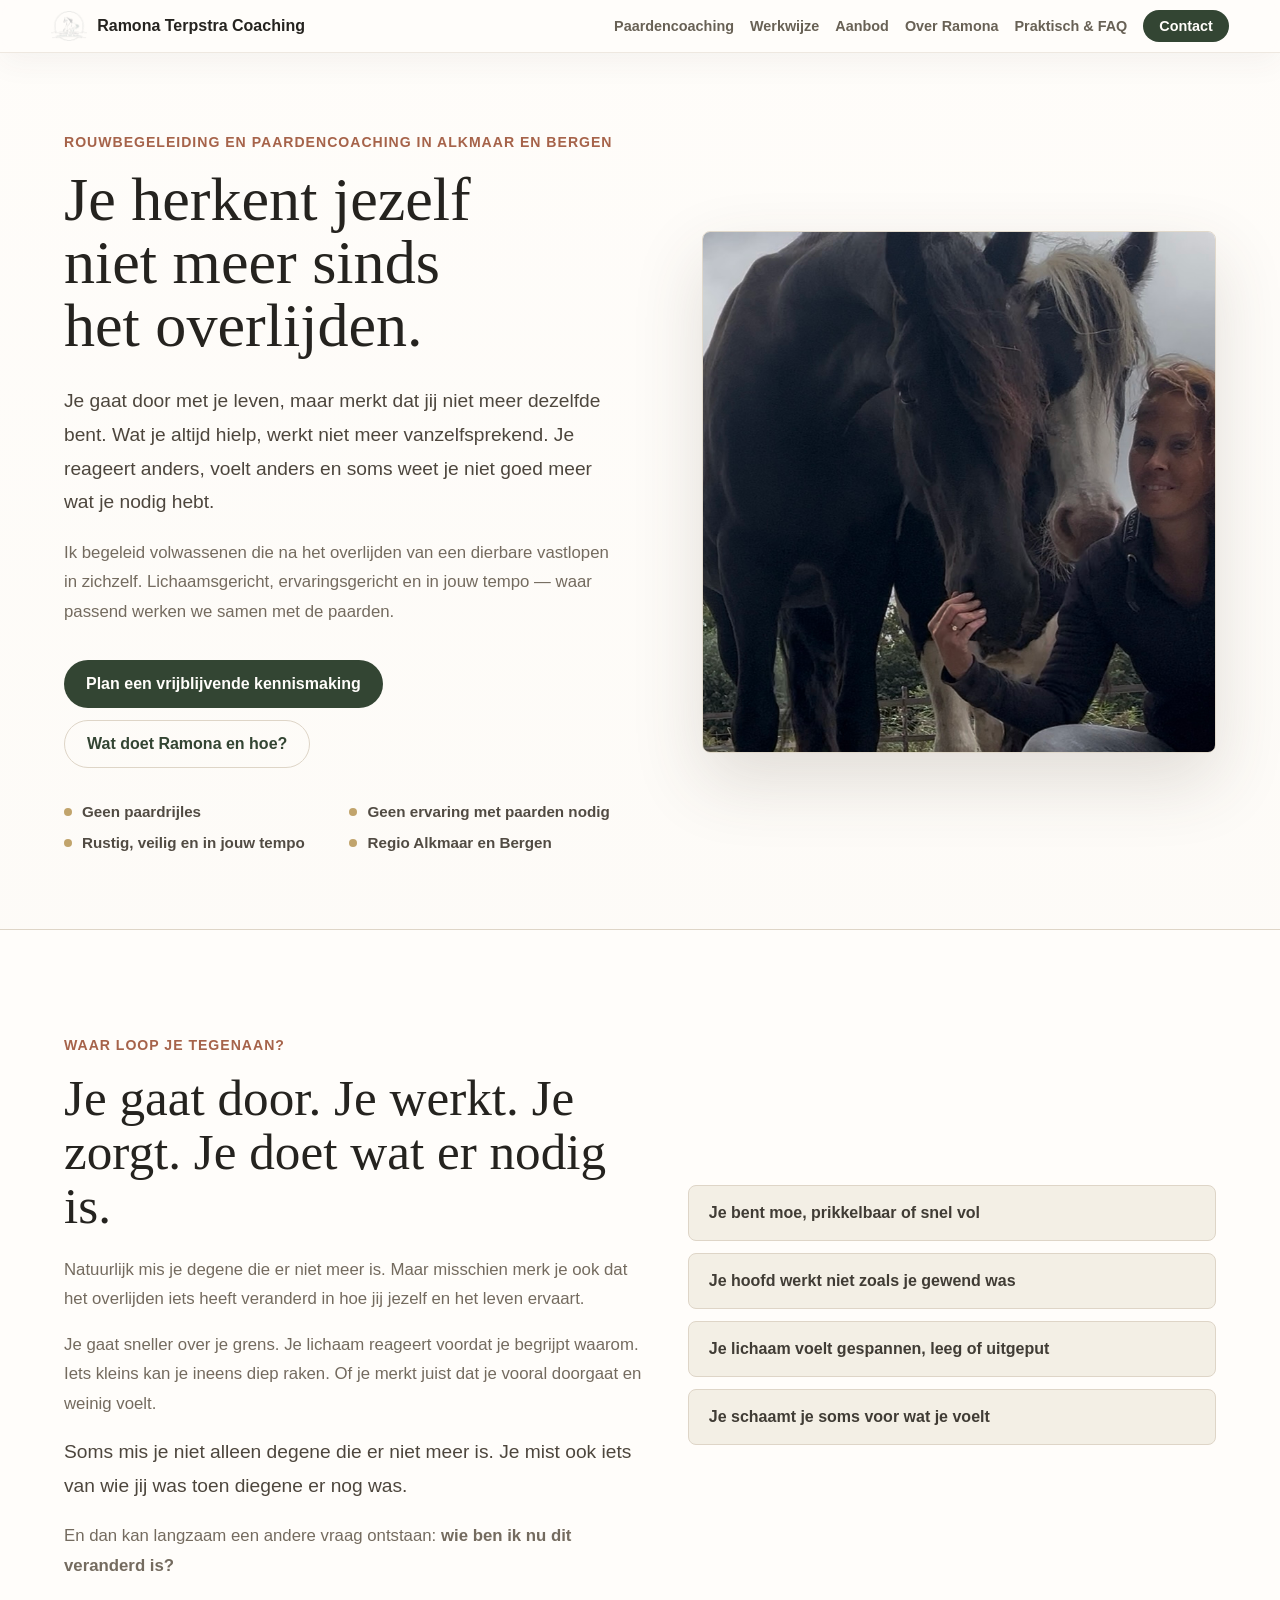
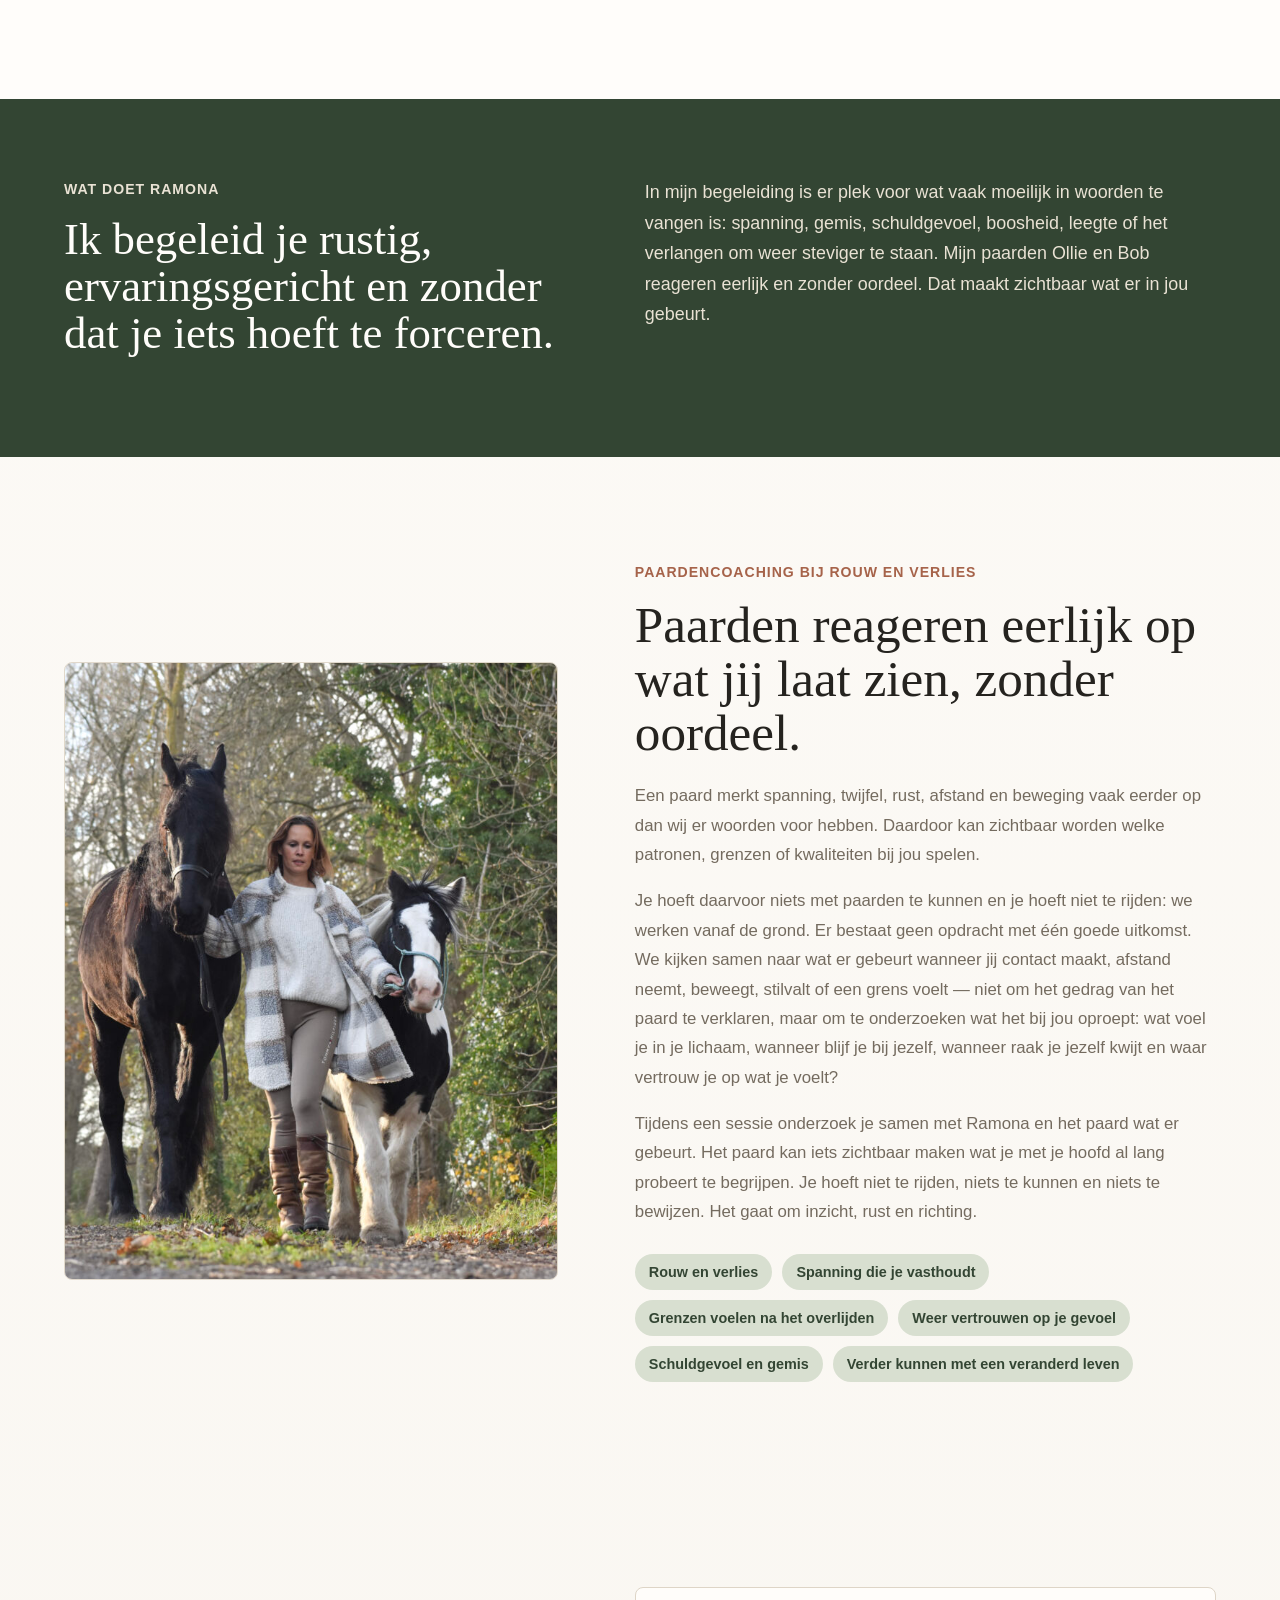
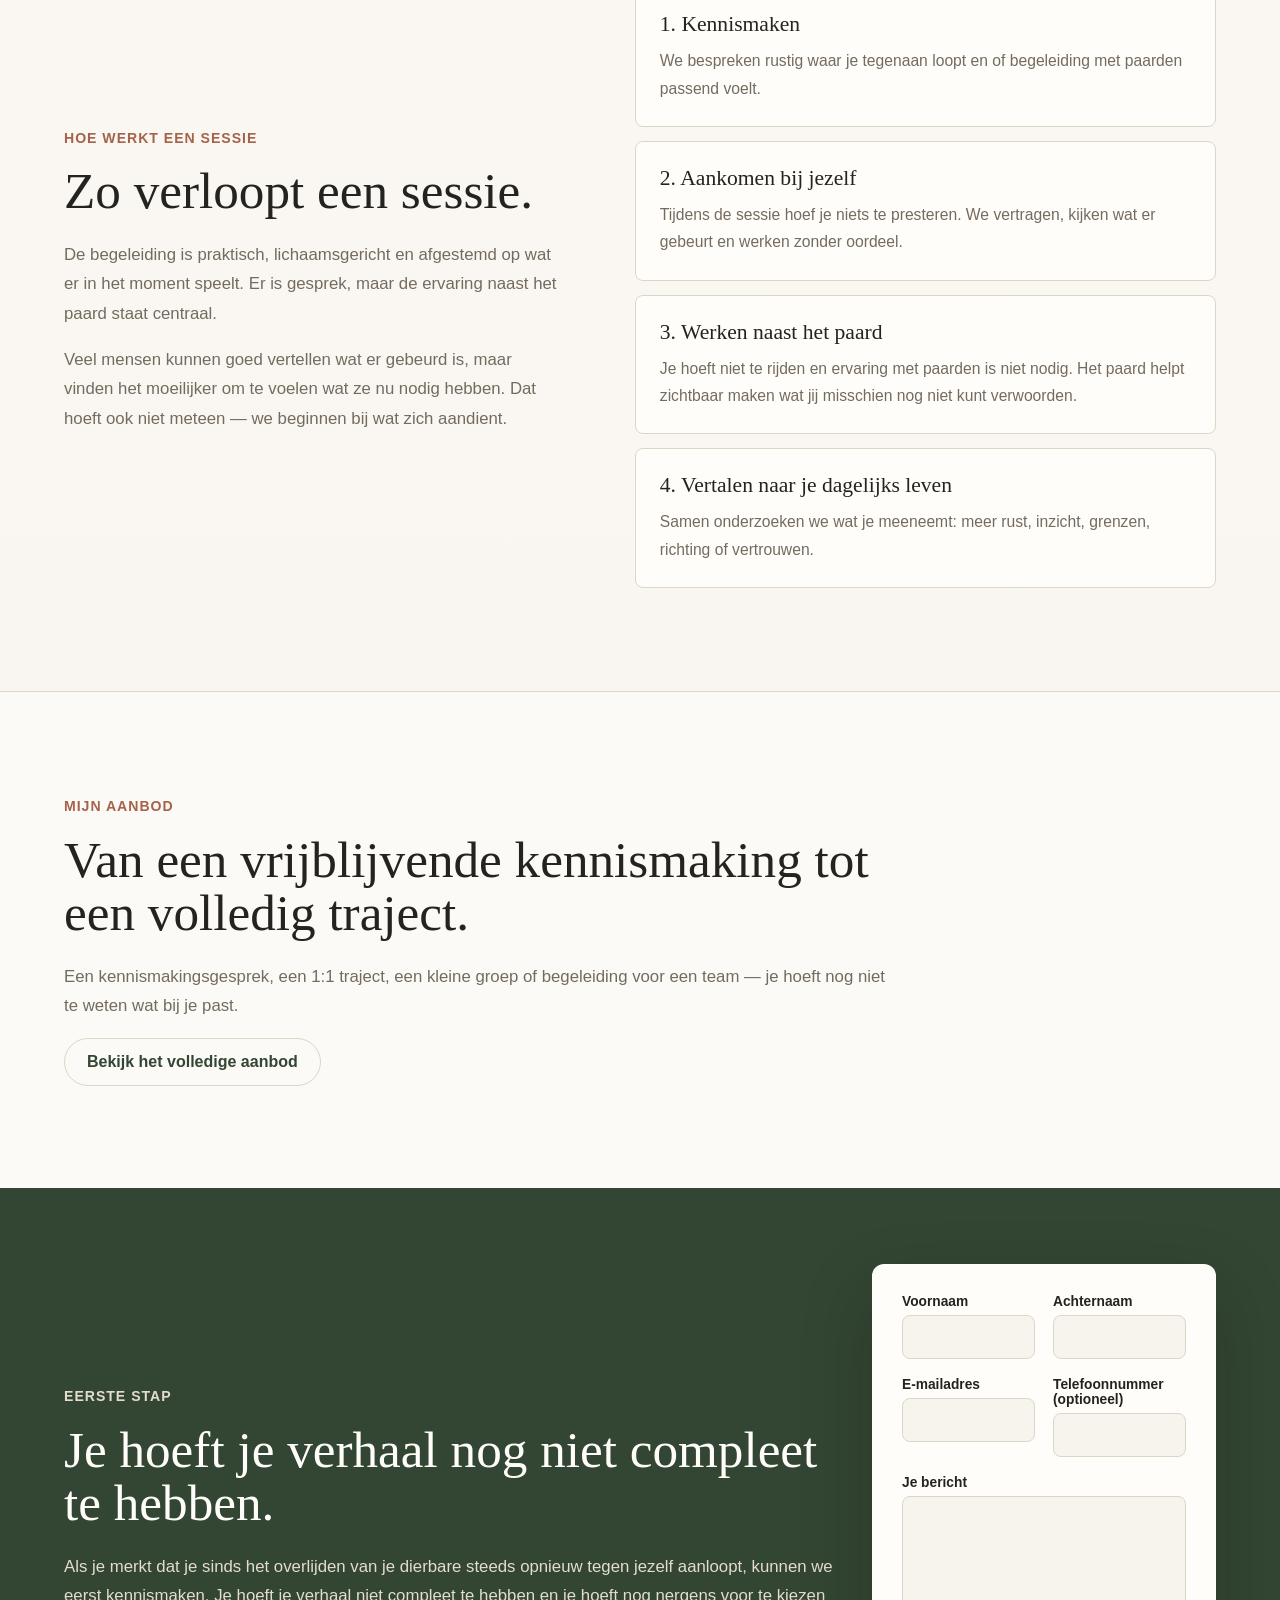
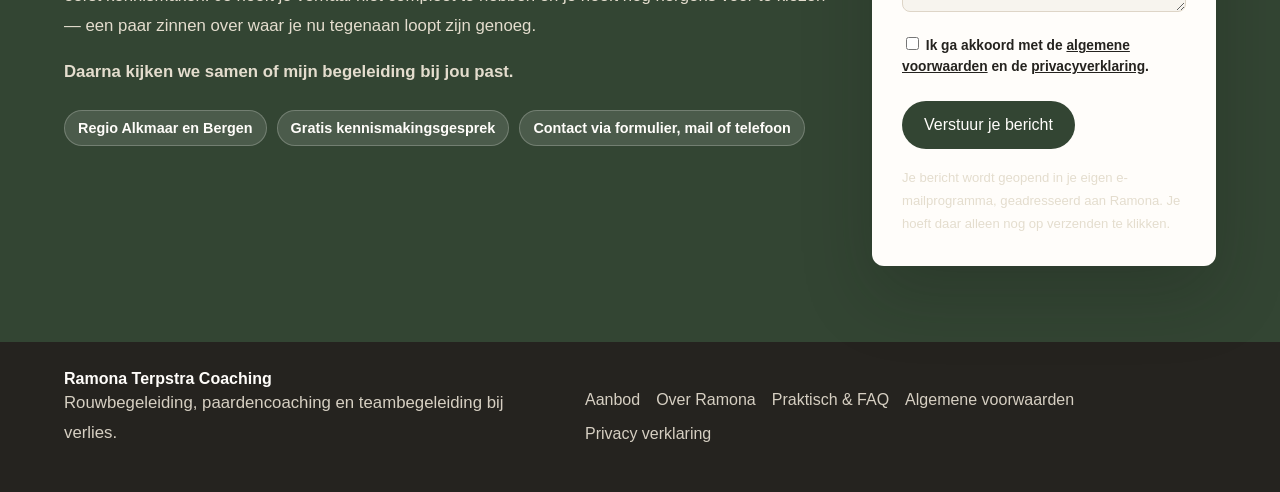
==== index.html @ e80267fa "Verwijder generieke coaching-taal, houd focus strikt op rouwverwerking Vergeleken met de originele r" ====
<!doctype html>
<html lang="nl">
  <head>
    <meta charset="utf-8" />
    <meta name="viewport" content="width=device-width, initial-scale=1" />
    <title>Ramona Terpstra Coaching | Rouwbegeleiding met paarden</title>
    <meta
      name="description"
      content="Rouwbegeleiding en paardencoaching in Alkmaar en Bergen: waar je tegenaan loopt, hoe Ramona je helpt en hoe een sessie werkt."
    />
    <link rel="stylesheet" href="styles.css" />
  </head>
  <body>
    <header class="site-header" aria-label="Hoofdnavigatie">
      <a class="brand" href="#top" aria-label="Ramona Terpstra Coaching">
        <img src="images/logo.png" alt="" width="58" height="48" />
        <span>Ramona Terpstra Coaching</span>
      </a>
      <button
        class="nav-toggle"
        type="button"
        aria-expanded="false"
        aria-controls="site-nav"
        aria-label="Menu openen"
      >
        <span></span><span></span><span></span>
      </button>
      <nav id="site-nav">
        <a href="index.html#paardencoaching">Paardencoaching</a>
        <a href="index.html#werkwijze">Werkwijze</a>
        <a href="aanbod.html">Aanbod</a>
        <a href="over-ramona.html">Over Ramona</a>
        <a href="praktisch.html">Praktisch &amp; FAQ</a>
        <a class="nav-cta" href="index.html#contact">Contact</a>
      </nav>
    </header>

    <main>
      <section class="hero" id="top">
        <div class="hero-copy">
          <p class="eyebrow">Rouwbegeleiding en paardencoaching in Alkmaar en Bergen</p>
          <h1>Je herkent jezelf niet meer sinds het overlijden.</h1>
          <p class="lead">
            Je gaat door met je leven, maar merkt dat jij niet meer dezelfde
            bent. Wat je altijd hielp, werkt niet meer vanzelfsprekend. Je
            reageert anders, voelt anders en soms weet je niet goed meer wat
            je nodig hebt.
          </p>
          <p>
            Ik begeleid volwassenen die na het overlijden van een dierbare
            vastlopen in zichzelf. Lichaamsgericht, ervaringsgericht en in
            jouw tempo — waar passend werken we samen met de paarden.
          </p>
          <div class="hero-actions">
            <a class="button primary" href="#contact">Plan een vrijblijvende kennismaking</a>
            <a class="button secondary" href="#paardencoaching">Wat doet Ramona en hoe?</a>
          </div>
          <ul class="trust-list" aria-label="Kernpunten">
            <li>Geen paardrijles</li>
            <li>Geen ervaring met paarden nodig</li>
            <li>Rustig, veilig en in jouw tempo</li>
            <li>Regio Alkmaar en Bergen</li>
          </ul>
        </div>
        <div class="hero-image">
          <img src="images/hero.jpeg" alt="Ramona Terpstra met een paard in een rustige buitenomgeving" />
        </div>
      </section>

      <section class="recognition section-band">
        <div class="section-intro">
          <p class="eyebrow">Waar loop je tegenaan?</p>
          <h2>Je gaat door. Je werkt. Je zorgt. Je doet wat er nodig is.</h2>
          <p>
            Natuurlijk mis je degene die er niet meer is. Maar misschien merk
            je ook dat het overlijden iets heeft veranderd in hoe jij jezelf
            en het leven ervaart.
          </p>
          <p>
            Je gaat sneller over je grens. Je lichaam reageert voordat je
            begrijpt waarom. Iets kleins kan je ineens diep raken. Of je
            merkt juist dat je vooral doorgaat en weinig voelt.
          </p>
          <p class="lead">
            Soms mis je niet alleen degene die er niet meer is. Je mist ook
            iets van wie jij was toen diegene er nog was.
          </p>
          <p>En dan kan langzaam een andere vraag ontstaan: <strong>wie ben ik nu dit veranderd is?</strong></p>
        </div>
        <div class="signal-grid">
          <div class="signal">Je bent moe, prikkelbaar of snel vol</div>
          <div class="signal">Je hoofd werkt niet zoals je gewend was</div>
          <div class="signal">Je lichaam voelt gespannen, leeg of uitgeput</div>
          <div class="signal">Je schaamt je soms voor wat je voelt</div>
        </div>
      </section>

      <section class="intro-card" aria-label="Wat doet Ramona">
        <div>
          <p class="eyebrow">Wat doet Ramona</p>
          <h2>Ik begeleid je rustig, ervaringsgericht en zonder dat je iets hoeft te forceren.</h2>
        </div>
        <p>
          In mijn begeleiding is er plek voor wat vaak moeilijk in woorden te
          vangen is: spanning, gemis, schuldgevoel, boosheid, leegte of het
          verlangen om weer steviger te staan. Mijn paarden Ollie en Bob
          reageren eerlijk en zonder oordeel. Dat maakt zichtbaar wat er in
          jou gebeurt.
        </p>
      </section>

      <section class="split-section" id="paardencoaching">
        <div class="portrait-frame">
          <img src="images/session.jpeg" alt="Een paard tijdens een coachingsmoment" />
        </div>
        <div class="split-copy">
          <p class="eyebrow">Paardencoaching bij rouw en verlies</p>
          <h2>Paarden reageren eerlijk op wat jij laat zien, zonder oordeel.</h2>
          <p>
            Een paard merkt spanning, twijfel, rust, afstand en beweging vaak
            eerder op dan wij er woorden voor hebben. Daardoor kan zichtbaar
            worden welke patronen, grenzen of kwaliteiten bij jou spelen.
          </p>
          <p>
            Je hoeft daarvoor niets met paarden te kunnen en je hoeft niet te
            rijden: we werken vanaf de grond. Er bestaat geen opdracht met één
            goede uitkomst. We kijken samen naar wat er gebeurt wanneer jij
            contact maakt, afstand neemt, beweegt, stilvalt of een grens
            voelt — niet om het gedrag van het paard te verklaren, maar om te
            onderzoeken wat het bij jou oproept: wat voel je in je lichaam,
            wanneer blijf je bij jezelf, wanneer raak je jezelf kwijt en waar
            vertrouw je op wat je voelt?
          </p>
          <p>
            Tijdens een sessie onderzoek je samen met Ramona en het paard wat
            er gebeurt. Het paard kan iets zichtbaar maken wat je met je
            hoofd al lang probeert te begrijpen. Je hoeft niet te rijden,
            niets te kunnen en niets te bewijzen. Het gaat om inzicht, rust
            en richting.
          </p>
          <div class="method-strip" aria-label="Thema's">
            <span>Rouw en verlies</span>
            <span>Spanning die je vasthoudt</span>
            <span>Grenzen voelen na het overlijden</span>
            <span>Weer vertrouwen op je gevoel</span>
            <span>Schuldgevoel en gemis</span>
            <span>Verder kunnen met een veranderd leven</span>
          </div>
        </div>
      </section>

      <section class="split-section" id="werkwijze">
        <div class="split-copy">
          <p class="eyebrow">Hoe werkt een sessie</p>
          <h2>Zo verloopt een sessie.</h2>
          <p>
            De begeleiding is praktisch, lichaamsgericht en afgestemd op wat er
            in het moment speelt. Er is gesprek, maar de ervaring naast het
            paard staat centraal.
          </p>
          <p>
            Veel mensen kunnen goed vertellen wat er gebeurd is, maar vinden
            het moeilijker om te voelen wat ze nu nodig hebben. Dat hoeft ook
            niet meteen — we beginnen bij wat zich aandient.
          </p>
        </div>
        <div class="step-list">
          <article>
            <h3>1. Kennismaken</h3>
            <p>We bespreken rustig waar je tegenaan loopt en of begeleiding met paarden passend voelt.</p>
          </article>
          <article>
            <h3>2. Aankomen bij jezelf</h3>
            <p>Tijdens de sessie hoef je niets te presteren. We vertragen, kijken wat er gebeurt en werken zonder oordeel.</p>
          </article>
          <article>
            <h3>3. Werken naast het paard</h3>
            <p>Je hoeft niet te rijden en ervaring met paarden is niet nodig. Het paard helpt zichtbaar maken wat jij misschien nog niet kunt verwoorden.</p>
          </article>
          <article>
            <h3>4. Vertalen naar je dagelijks leven</h3>
            <p>Samen onderzoeken we wat je meeneemt: meer rust, inzicht, grenzen, richting of vertrouwen.</p>
          </article>
        </div>
      </section>

      <section class="section-band outcomes">
        <div class="section-intro">
          <p class="eyebrow">Mijn aanbod</p>
          <h2>Van een vrijblijvende kennismaking tot een volledig traject.</h2>
          <p>
            Een kennismakingsgesprek, een 1:1 traject, een kleine groep of
            begeleiding voor een team — je hoeft nog niet te weten wat bij je
            past.
          </p>
          <a class="button secondary" href="aanbod.html">Bekijk het volledige aanbod</a>
        </div>
      </section>

      <section class="contact" id="contact">
        <div>
          <p class="eyebrow">Eerste stap</p>
          <h2>Je hoeft je verhaal nog niet compleet te hebben.</h2>
          <p>
            Als je merkt dat je sinds het overlijden van je dierbare steeds
            opnieuw tegen jezelf aanloopt, kunnen we eerst kennismaken. Je
            hoeft je verhaal niet compleet te hebben en je hoeft nog nergens
            voor te kiezen — een paar zinnen over waar je nu tegenaan loopt
            zijn genoeg.
          </p>
          <p><strong>Daarna kijken we samen of mijn begeleiding bij jou past.</strong></p>
          <div class="contact-details" aria-label="Contactgegevens">
            <span>Regio Alkmaar en Bergen</span>
            <span>Gratis kennismakingsgesprek</span>
            <span>Contact via formulier, mail of telefoon</span>
          </div>
        </div>
        <form class="contact-form" id="contact-form" novalidate>
          <div class="form-row">
            <div>
              <label for="voornaam">Voornaam</label>
              <input type="text" id="voornaam" name="voornaam" autocomplete="given-name" required />
            </div>
            <div>
              <label for="achternaam">Achternaam</label>
              <input type="text" id="achternaam" name="achternaam" autocomplete="family-name" required />
            </div>
          </div>
          <div class="form-row">
            <div>
              <label for="email">E-mailadres</label>
              <input type="email" id="email" name="email" autocomplete="email" required />
            </div>
            <div>
              <label for="telefoon">Telefoonnummer (optioneel)</label>
              <input type="tel" id="telefoon" name="telefoon" autocomplete="tel" />
            </div>
          </div>
          <div>
            <label for="bericht">Je bericht</label>
            <textarea id="bericht" name="bericht" rows="5" required></textarea>
          </div>
          <label class="form-checkbox">
            <input type="checkbox" id="akkoord" name="akkoord" required />
            <span>
              Ik ga akkoord met de
              <a href="https://www.ramonaterpstra.nl/algemene-voorwaarden/" target="_blank" rel="noreferrer">algemene voorwaarden</a>
              en de
              <a href="https://www.ramonaterpstra.nl/privacy-verklaring/" target="_blank" rel="noreferrer">privacyverklaring</a>.
            </span>
          </label>
          <p class="form-status" id="form-status" role="alert" hidden></p>
          <button class="button primary" type="submit">Verstuur je bericht</button>
          <p class="form-note">
            Je bericht wordt geopend in je eigen e-mailprogramma, geadresseerd
            aan Ramona. Je hoeft daar alleen nog op verzenden te klikken.
          </p>
        </form>
      </section>
    </main>

    <footer>
      <div>
        <strong>Ramona Terpstra Coaching</strong>
        <p>Rouwbegeleiding, paardencoaching en teambegeleiding bij verlies.</p>
      </div>
      <div class="footer-links">
        <a href="aanbod.html">Aanbod</a>
        <a href="over-ramona.html">Over Ramona</a>
        <a href="praktisch.html">Praktisch &amp; FAQ</a>
        <a href="https://www.ramonaterpstra.nl/algemene-voorwaarden/">Algemene voorwaarden</a>
        <a href="https://www.ramonaterpstra.nl/privacy-verklaring/">Privacy verklaring</a>
      </div>
    </footer>

    <div class="mobile-cta">
      <a class="button primary" href="#contact">Plan een vrijblijvende kennismaking</a>
    </div>

    <script>
      (function () {
        var toggle = document.querySelector(".nav-toggle");
        var nav = document.getElementById("site-nav");
        if (!toggle || !nav) return;

        function closeNav() {
          nav.classList.remove("is-open");
          toggle.setAttribute("aria-expanded", "false");
        }

        toggle.addEventListener("click", function () {
          var isOpen = nav.classList.toggle("is-open");
          toggle.setAttribute("aria-expanded", String(isOpen));
        });

        nav.querySelectorAll("a").forEach(function (link) {
          link.addEventListener("click", closeNav);
        });

        document.addEventListener("keydown", function (event) {
          if (event.key === "Escape") closeNav();
        });
      })();

      (function () {
        var bar = document.querySelector(".mobile-cta");
        var hero = document.querySelector(".hero");
        if (!bar || !hero) return;

        function update() {
          var threshold = hero.offsetTop + hero.offsetHeight - 80;
          bar.classList.toggle("is-hidden", window.scrollY < threshold);
        }

        window.addEventListener("scroll", update, { passive: true });
        update();
      })();

      (function () {
        var form = document.getElementById("contact-form");
        var status = document.getElementById("form-status");
        if (!form || !status) return;

        var RECIPIENT = ["ramonaterpstra", "gmail.com"].join("@");

        form.addEventListener("submit", function (event) {
          event.preventDefault();

          if (!form.checkValidity()) {
            form.reportValidity();
            return;
          }

          var voornaam = form.voornaam.value.trim();
          var achternaam = form.achternaam.value.trim();
          var email = form.email.value.trim();
          var telefoon = form.telefoon.value.trim();
          var bericht = form.bericht.value.trim();

          var subject = "Contactformulier website – " + voornaam + " " + achternaam;
          var bodyLines = [
            "Naam: " + voornaam + " " + achternaam,
            "E-mailadres: " + email,
            "Telefoonnummer: " + (telefoon || "-"),
            "",
            "Bericht:",
            bericht,
          ];

          var mailtoUrl =
            "mailto:" +
            RECIPIENT +
            "?subject=" +
            encodeURIComponent(subject) +
            "&body=" +
            encodeURIComponent(bodyLines.join("\n"));

          status.textContent = "Je e-mailprogramma wordt geopend met je bericht al ingevuld.";
          status.dataset.state = "info";
          status.hidden = false;
          window.location.href = mailtoUrl;
        });
      })();
    </script>
  </body>
</html>
---- styles.css ----
:root {
  --background: #f7f4ee;
  --foreground: #25231f;
  --muted: #746b5f;
  --paper: #fffdfa;
  --line: #ded5c7;
  --sage: #687965;
  --sage-dark: #334533;
  --clay: #a6634a;
  --gold: #c1a46c;
  --moss: #d8dfd0;
}

* {
  box-sizing: border-box;
}

html {
  scroll-behavior: smooth;
}

body {
  margin: 0;
  background:
    linear-gradient(180deg, rgba(255, 253, 250, 0.94), rgba(247, 244, 238, 0.98)),
    var(--background);
  color: var(--foreground);
  font-family: Arial, Helvetica, sans-serif;
}

a {
  color: inherit;
  text-decoration: none;
}

img {
  object-fit: cover;
}

.site-header {
  align-items: center;
  backdrop-filter: blur(14px);
  background: rgba(255, 253, 250, 0.78);
  border-bottom: 1px solid rgba(222, 213, 199, 0.52);
  box-shadow: 0 10px 30px rgba(72, 63, 50, 0.05);
  display: flex;
  gap: 18px;
  justify-content: space-between;
  left: 0;
  padding: 10px clamp(18px, 4vw, 56px);
  position: sticky;
  right: 0;
  top: 0;
  z-index: 20;
}

.brand {
  align-items: center;
  display: flex;
  gap: 10px;
  font-weight: 700;
  min-width: 220px;
}

.brand img {
  height: auto;
  object-fit: contain;
  opacity: 0.78;
  width: 36px;
}

nav {
  align-items: center;
  display: flex;
  flex-wrap: wrap;
  gap: 16px;
  justify-content: flex-end;
}

nav a {
  color: #686155;
  font-size: 0.9rem;
  font-weight: 650;
}

nav a:hover {
  color: var(--sage-dark);
}

nav a.nav-cta {
  background: var(--sage-dark);
  border-radius: 999px;
  color: #fffdfa;
  padding: 8px 16px;
}

nav a.nav-cta:hover {
  color: #fffdfa;
  opacity: 0.9;
}

.nav-toggle {
  align-items: center;
  background: var(--paper);
  border: 1px solid var(--line);
  border-radius: 8px;
  cursor: pointer;
  display: none;
  flex-direction: column;
  gap: 5px;
  height: 40px;
  justify-content: center;
  padding: 0;
  width: 40px;
}

.nav-toggle span {
  background: var(--sage-dark);
  border-radius: 2px;
  display: block;
  height: 2px;
  transition: transform 0.2s ease, opacity 0.2s ease;
  width: 18px;
}

.nav-toggle[aria-expanded="true"] span:nth-child(1) {
  transform: translateY(7px) rotate(45deg);
}

.nav-toggle[aria-expanded="true"] span:nth-child(2) {
  opacity: 0;
}

.nav-toggle[aria-expanded="true"] span:nth-child(3) {
  transform: translateY(-7px) rotate(-45deg);
}

.hero {
  align-items: center;
  display: grid;
  gap: clamp(36px, 6vw, 92px);
  grid-template-columns: minmax(0, 0.96fr) minmax(360px, 0.88fr);
  min-height: min(820px, calc(100vh - 77px));
  padding: clamp(42px, 6vw, 84px) clamp(18px, 5vw, 72px) clamp(42px, 6vw, 76px);
}

.hero-copy {
  align-self: center;
  max-width: 780px;
  min-width: 0;
}

.eyebrow {
  color: var(--clay);
  font-size: 0.88rem;
  font-weight: 800;
  letter-spacing: 0.07em;
  margin: 0 0 14px;
  text-transform: uppercase;
}

h1,
h2,
h3,
p {
  margin-top: 0;
}

h1 {
  font-family: Georgia, "Times New Roman", serif;
  font-size: clamp(3.15rem, 4.85vw, 5.15rem);
  font-weight: 500;
  line-height: 1.01;
  margin-bottom: 28px;
  max-width: 780px;
  overflow-wrap: normal;
  text-wrap: balance;
}

h2 {
  font-family: Georgia, "Times New Roman", serif;
  font-size: clamp(2.1rem, 4vw, 4.1rem);
  font-weight: 500;
  line-height: 1.05;
  margin-bottom: 22px;
}

h3 {
  font-family: Georgia, "Times New Roman", serif;
  font-size: 1.55rem;
  font-weight: 500;
  line-height: 1.15;
  margin-bottom: 14px;
}

p {
  color: var(--muted);
  font-size: 1.05rem;
  line-height: 1.75;
}

.lead {
  color: #4d463d;
  font-size: clamp(1.15rem, 1.5vw, 1.36rem);
  max-width: 650px;
}

.trust-list {
  display: grid;
  gap: 10px;
  grid-template-columns: repeat(2, minmax(0, 1fr));
  list-style: none;
  margin: 34px 0 0;
  max-width: 700px;
  padding: 0;
}

.trust-list li {
  align-items: center;
  color: #514b43;
  display: flex;
  font-size: 0.95rem;
  font-weight: 700;
  gap: 10px;
  line-height: 1.35;
}

.trust-list li::before {
  background: var(--gold);
  border-radius: 50%;
  content: "";
  flex: 0 0 8px;
  height: 8px;
  width: 8px;
}

.hero-actions {
  display: flex;
  flex-wrap: wrap;
  gap: 12px;
  margin-top: 34px;
}

.button {
  align-items: center;
  border-radius: 999px;
  display: inline-flex;
  font-weight: 800;
  justify-content: center;
  min-height: 48px;
  padding: 0 22px;
  text-align: center;
}

.primary {
  background: var(--sage-dark);
  color: #fffdfa;
}

.secondary {
  border: 1px solid var(--line);
  color: var(--sage-dark);
}

.mobile-cta {
  display: none;
}

.page-orient {
  align-items: baseline;
  background: var(--paper);
  border-bottom: 1px solid var(--line);
  display: flex;
  flex-wrap: wrap;
  gap: 10px;
  padding: 14px clamp(18px, 5vw, 72px);
}

.page-orient-label {
  color: var(--clay);
  font-size: 0.74rem;
  font-weight: 800;
  letter-spacing: 0.06em;
  text-transform: uppercase;
  white-space: nowrap;
}

.page-orient-line {
  color: var(--muted);
  font-size: 0.88rem;
}

.hero-image,
.portrait-frame {
  border: 1px solid rgba(222, 213, 199, 0.9);
  min-height: 430px;
  overflow: hidden;
  position: relative;
}

.hero-image img,
.portrait-frame img {
  display: block;
  height: 100%;
  inset: 0;
  object-fit: cover;
  position: absolute;
  width: 100%;
}

.hero-image {
  border-radius: 8px;
  box-shadow: 0 28px 70px rgba(72, 63, 50, 0.16);
  min-height: clamp(430px, 58vh, 620px);
}

.intro-card {
  align-items: start;
  background: #334533;
  color: #fffdfa;
  display: grid;
  gap: clamp(24px, 5vw, 72px);
  grid-template-columns: minmax(0, 0.95fr) minmax(280px, 1.05fr);
  padding: clamp(44px, 7vw, 78px) clamp(18px, 5vw, 72px);
}

.intro-card h2 {
  color: #fffdfa;
  font-size: clamp(2rem, 3.5vw, 3.45rem);
}

.intro-card .eyebrow,
.intro-card p {
  color: #e9e2d4;
}

.intro-card p:last-child {
  font-size: clamp(1.08rem, 1.4vw, 1.26rem);
  line-height: 1.7;
  margin-bottom: 0;
}

.section-band,
.offers,
.split-section,
.faq,
.contact,
footer {
  padding-left: clamp(18px, 5vw, 72px);
  padding-right: clamp(18px, 5vw, 72px);
}

.section-band {
  background: var(--paper);
  border-top: 1px solid var(--line);
  padding-bottom: clamp(54px, 8vw, 104px);
  padding-top: clamp(54px, 8vw, 104px);
}

.section-intro {
  max-width: 830px;
}

.recognition {
  display: grid;
  gap: 40px;
  grid-template-columns: minmax(0, 1.05fr) minmax(280px, 0.95fr);
}

.signal-grid {
  align-content: center;
  display: grid;
  gap: 12px;
}

.signal {
  background: #f3efe5;
  border: 1px solid var(--line);
  border-radius: 8px;
  color: #403c35;
  font-weight: 700;
  padding: 18px 20px;
}

.split-section {
  align-items: center;
  display: grid;
  gap: clamp(30px, 6vw, 82px);
  grid-template-columns: minmax(280px, 0.85fr) minmax(0, 1fr);
  padding-bottom: clamp(58px, 8vw, 108px);
  padding-top: clamp(58px, 8vw, 108px);
}

.split-copy {
  max-width: 760px;
}

.portrait-frame {
  aspect-ratio: 4 / 5;
  border-radius: 8px;
}

.method-strip {
  display: flex;
  flex-wrap: wrap;
  gap: 10px;
  margin-top: 28px;
}

.method-strip span {
  background: var(--moss);
  border-radius: 999px;
  color: var(--sage-dark);
  font-size: 0.9rem;
  font-weight: 800;
  padding: 10px 14px;
}

.outcomes {
  background: #fbfaf6;
}

.outcome-grid,
.practical-grid {
  display: grid;
  gap: 14px;
  grid-template-columns: repeat(3, minmax(0, 1fr));
  margin-top: 34px;
}

.outcome {
  background: #f0eadf;
  border: 1px solid var(--line);
  border-radius: 8px;
  color: #403c35;
  font-weight: 800;
  line-height: 1.4;
  min-height: 86px;
  padding: 22px;
}

.step-list {
  display: grid;
  gap: 14px;
}

.step-list article,
.practical-grid article {
  background: var(--paper);
  border: 1px solid var(--line);
  border-radius: 8px;
  padding: 24px;
}

.step-list h3,
.practical-grid h3 {
  font-size: 1.35rem;
  margin-bottom: 10px;
}

.step-list p,
.practical-grid p {
  font-size: 0.98rem;
  margin-bottom: 0;
}

.experiences {
  background: #eef1e9;
}

.quote-grid {
  display: grid;
  gap: 18px;
  grid-template-columns: repeat(3, minmax(0, 1fr));
  margin-top: 34px;
}

figure {
  background: rgba(255, 253, 250, 0.74);
  border: 1px solid rgba(222, 213, 199, 0.9);
  border-radius: 8px;
  margin: 0;
  padding: 26px;
}

blockquote {
  color: #332f29;
  font-family: Georgia, "Times New Roman", serif;
  font-size: 1.28rem;
  line-height: 1.45;
  margin: 0 0 18px;
}

figcaption {
  color: var(--muted);
  font-size: 0.9rem;
  font-weight: 700;
}

.offers {
  padding-bottom: clamp(58px, 8vw, 112px);
  padding-top: clamp(58px, 8vw, 112px);
}

.offer-grid {
  display: grid;
  gap: 18px;
  grid-template-columns: repeat(4, minmax(0, 1fr));
  margin-top: 36px;
}

.offer {
  background: var(--paper);
  border: 1px solid var(--line);
  border-radius: 8px;
  display: flex;
  flex-direction: column;
  min-height: 100%;
  padding: 26px;
}

.offer p {
  font-size: 0.98rem;
}

.offer-intro {
  color: #4b453d;
  font-weight: 800;
  line-height: 1.5;
}

dl {
  border-top: 1px solid var(--line);
  margin: 18px 0 22px;
  padding-top: 18px;
}

dt {
  color: var(--clay);
  font-size: 0.76rem;
  font-weight: 800;
  letter-spacing: 0.08em;
  margin-bottom: 4px;
  text-transform: uppercase;
}

dd {
  color: var(--muted);
  font-size: 0.96rem;
  line-height: 1.55;
  margin: 0 0 14px;
}

.offer a {
  color: var(--sage-dark);
  font-weight: 800;
  margin-top: auto;
}

.over {
  background: #fbfaf6;
  border-top: 1px solid var(--line);
}

.professional-list {
  background: #f0eadf;
  border: 1px solid var(--line);
  border-radius: 8px;
  margin-top: 28px;
  padding: 22px;
}

.professional-list strong {
  color: #38342e;
  display: block;
  margin-bottom: 12px;
}

.professional-list ul {
  color: var(--muted);
  display: grid;
  gap: 8px;
  line-height: 1.55;
  margin: 0;
  padding-left: 18px;
}

.affiliations {
  background: var(--paper);
}

.affiliation-grid {
  align-items: stretch;
  display: grid;
  gap: 16px;
  grid-template-columns: repeat(4, minmax(0, 1fr));
  margin-top: 36px;
}

.affiliation-logo {
  align-items: center;
  background: #fbfaf6;
  border: 1px solid var(--line);
  border-radius: 8px;
  display: flex;
  justify-content: center;
  min-height: 190px;
  padding: 24px;
}

.affiliation-logo img {
  display: block;
  height: auto;
  max-height: 138px;
  max-width: 100%;
  object-fit: contain;
  width: auto;
}

.affiliation-logo:first-child img {
  max-height: 170px;
}

.practical {
  background: #eef1e9;
}

.faq {
  background: var(--paper);
  border-top: 1px solid var(--line);
  padding-bottom: clamp(58px, 8vw, 112px);
  padding-top: clamp(58px, 8vw, 112px);
}

.faq-list {
  display: grid;
  gap: 12px;
  margin-top: 34px;
  max-width: 980px;
}

details {
  background: #f7f4ee;
  border: 1px solid var(--line);
  border-radius: 8px;
  padding: 0;
}

summary {
  color: #353029;
  cursor: pointer;
  font-weight: 800;
  list-style: none;
  padding: 20px 22px;
}

summary::-webkit-details-marker {
  display: none;
}

summary::after {
  color: var(--clay);
  content: "+";
  float: right;
  font-size: 1.2rem;
  line-height: 1;
}

details[open] summary::after {
  content: "-";
}

details p {
  border-top: 1px solid var(--line);
  font-size: 0.98rem;
  margin: 0;
  padding: 18px 22px 22px;
}

.contact {
  align-items: center;
  background: var(--sage-dark);
  color: #fffdfa;
  display: flex;
  gap: 28px;
  justify-content: space-between;
  padding-bottom: clamp(42px, 6vw, 76px);
  padding-top: clamp(42px, 6vw, 76px);
}

.contact div {
  max-width: 780px;
}

.contact .eyebrow,
.contact p {
  color: #e4ddce;
}

.contact h2 {
  color: #fffdfa;
}

.contact .primary {
  background: #fffdfa;
  color: var(--sage-dark);
  flex: 0 0 auto;
}

.contact-details {
  display: flex;
  flex-wrap: wrap;
  gap: 10px;
  margin-top: 24px;
}

.contact-details span {
  background: rgba(255, 253, 250, 0.12);
  border: 1px solid rgba(255, 253, 250, 0.22);
  border-radius: 999px;
  color: #fffdfa;
  font-size: 0.9rem;
  font-weight: 800;
  padding: 9px 13px;
}

.contact-form {
  background: var(--paper);
  border-radius: 12px;
  box-shadow: 0 28px 70px rgba(20, 24, 18, 0.22);
  color: var(--foreground);
  display: grid;
  flex: 0 1 480px;
  gap: 18px;
  max-width: 480px;
  padding: 30px;
}

.contact-form .form-row {
  display: grid;
  gap: 18px;
  grid-template-columns: 1fr 1fr;
}

.contact-form label {
  display: block;
  font-size: 0.86rem;
  font-weight: 700;
  margin-bottom: 6px;
}

.contact-form input,
.contact-form textarea {
  background: var(--background);
  border: 1px solid var(--line);
  border-radius: 8px;
  color: var(--foreground);
  font: inherit;
  padding: 12px 14px;
  width: 100%;
}

.contact-form input:focus,
.contact-form textarea:focus {
  border-color: var(--sage-dark);
  outline: 2px solid var(--moss);
  outline-offset: 1px;
}

.contact-form textarea {
  resize: vertical;
}

.form-checkbox {
  align-items: flex-start;
  display: flex;
  font-size: 0.86rem;
  gap: 10px;
  line-height: 1.5;
}

.form-checkbox input {
  margin-top: 3px;
  width: auto;
}

.form-checkbox a {
  text-decoration: underline;
}

.contact-form .button {
  justify-self: start;
}

.contact-form button.button {
  border: none;
  cursor: pointer;
  font: inherit;
}

.contact-form .button.primary {
  background: var(--sage-dark);
  color: #fffdfa;
}

.form-note {
  color: var(--muted);
  font-size: 0.82rem;
  margin: 0;
}

.form-status {
  border-radius: 8px;
  font-size: 0.9rem;
  font-weight: 700;
  padding: 12px 14px;
}

.form-status[data-state="error"] {
  background: #f6e3df;
  color: #8a3b28;
}

.form-status[data-state="info"] {
  background: var(--moss);
  color: var(--sage-dark);
}

footer {
  align-items: center;
  background: #25231f;
  color: #fffdfa;
  display: flex;
  gap: 24px;
  justify-content: space-between;
  padding-bottom: 28px;
  padding-top: 28px;
}

footer p,
footer a {
  color: #d6cfc2;
}

.footer-links {
  display: flex;
  flex-wrap: wrap;
  gap: 16px;
}

@media (max-width: 1100px) {
  .offer-grid {
    grid-template-columns: repeat(2, minmax(0, 1fr));
  }

  .quote-grid,
  .outcome-grid,
  .practical-grid,
  .affiliation-grid {
    grid-template-columns: repeat(2, minmax(0, 1fr));
  }

  .quote-grid,
  .outcome-grid,
  .practical-grid {
    grid-template-columns: 1fr;
  }
}

@media (max-width: 900px) {
  body {
    padding-bottom: 78px;
  }

  .mobile-cta {
    background: rgba(255, 253, 250, 0.96);
    backdrop-filter: blur(10px);
    border-top: 1px solid var(--line);
    bottom: 0;
    box-shadow: 0 -12px 30px rgba(72, 63, 50, 0.14);
    display: block;
    left: 0;
    padding: 10px 16px calc(10px + env(safe-area-inset-bottom, 0px));
    position: fixed;
    right: 0;
    transition: transform 0.25s ease, opacity 0.25s ease;
    z-index: 15;
  }

  .mobile-cta.is-hidden {
    opacity: 0;
    pointer-events: none;
    transform: translateY(100%);
  }

  .mobile-cta .button {
    display: flex;
    width: 100%;
  }

  .site-header {
    align-items: center;
    background: rgba(255, 253, 250, 0.84);
    flex-direction: row;
    gap: 8px;
    justify-content: space-between;
    padding: 10px 16px;
  }

  .nav-toggle {
    display: flex;
    flex-shrink: 0;
  }

  nav {
    background: var(--paper);
    border: 1px solid var(--line);
    border-radius: 12px;
    box-shadow: 0 18px 40px rgba(72, 63, 50, 0.16);
    display: none;
    flex-direction: column;
    align-items: stretch;
    gap: 2px;
    left: 16px;
    padding: 10px;
    position: absolute;
    right: 16px;
    top: calc(100% + 8px);
    width: auto;
  }

  nav.is-open {
    display: flex;
  }

  nav a {
    border-radius: 8px;
    font-size: 0.95rem;
    padding: 12px 14px;
  }

  nav a:hover {
    background: var(--moss);
  }

  .hero,
  .intro-card,
  .recognition,
  .split-section,
  .over {
    grid-template-columns: 1fr;
  }

  .hero {
    min-height: auto;
    padding-top: 26px;
  }

  .hero-image {
    min-height: 340px;
  }

  .trust-list {
    grid-template-columns: 1fr;
  }

  .over .portrait-frame {
    order: -1;
  }

  .contact,
  footer {
    align-items: flex-start;
    flex-direction: column;
  }

  .contact .button {
    width: 100%;
  }

  .contact-form {
    max-width: none;
    width: 100%;
  }

  .contact-form .form-row {
    grid-template-columns: 1fr;
  }
}

@media (max-width: 620px) {
  body {
    background: var(--background);
  }

  .brand {
    min-width: 0;
  }

  .brand img {
    width: 30px;
  }

  .brand span {
    font-size: 0.92rem;
  }

  h1 {
    font-size: 2.28rem;
    line-height: 1.08;
    margin-bottom: 18px;
  }

  h2 {
    font-size: 1.92rem;
    line-height: 1.12;
    margin-bottom: 16px;
  }

  h3 {
    font-size: 1.24rem;
  }

  p {
    font-size: 0.99rem;
    line-height: 1.62;
  }

  .eyebrow {
    font-size: 0.8rem;
    line-height: 1.35;
  }

  .lead {
    font-size: 1.06rem;
    line-height: 1.58;
  }

  .hero {
    gap: 24px;
    padding: 24px 16px 42px;
  }

  .hero-actions {
    display: grid;
    gap: 10px;
    margin-top: 24px;
  }

  .button {
    min-height: 46px;
    padding: 0 16px;
    width: 100%;
  }

  .trust-list {
    gap: 8px;
    margin-top: 24px;
  }

  .trust-list li {
    font-size: 0.9rem;
  }

  .section-band,
  .offers,
  .split-section,
  .faq,
  .contact,
  .page-orient,
  footer {
    padding-left: 16px;
    padding-right: 16px;
  }

  .section-band,
  .offers,
  .split-section,
  .faq {
    padding-bottom: 48px;
    padding-top: 48px;
  }

  .intro-card {
    padding: 42px 16px;
  }

  .intro-card h2 {
    font-size: 1.9rem;
  }

  .signal,
  .outcome,
  .step-list article,
  .offer,
  figure,
  .professional-list,
  .practical-grid article,
  details {
    border-radius: 8px;
  }

  .signal,
  .outcome,
  .step-list article,
  .offer,
  figure,
  .professional-list,
  .practical-grid article {
    padding: 18px;
  }

  .offer-grid,
  .outcome-grid,
  .practical-grid,
  .quote-grid,
  .step-list,
  .signal-grid,
  .faq-list {
    gap: 10px;
    margin-top: 24px;
  }

  .offer-grid {
    grid-template-columns: 1fr;
  }

  .affiliation-grid {
    gap: 10px;
    grid-template-columns: 1fr;
    margin-top: 24px;
  }

  .affiliation-logo {
    min-height: 128px;
    padding: 18px;
  }

  .affiliation-logo img {
    max-height: 88px;
  }

  .affiliation-logo:first-child img {
    max-height: 108px;
  }

  .hero-image,
  .portrait-frame {
    min-height: 260px;
  }

  .hero-image {
    min-height: 280px;
  }

  blockquote {
    font-size: 1.12rem;
  }

  summary {
    padding: 16px 18px;
  }

  details p {
    padding: 15px 18px 18px;
  }

  .contact {
    padding-bottom: 42px;
    padding-top: 42px;
  }

  .contact-form {
    padding: 22px;
  }

  .contact-details {
    display: grid;
    gap: 8px;
  }

  .contact-details span {
    border-radius: 8px;
    line-height: 1.35;
  }

  .footer-links {
    flex-direction: column;
    gap: 8px;
  }
}
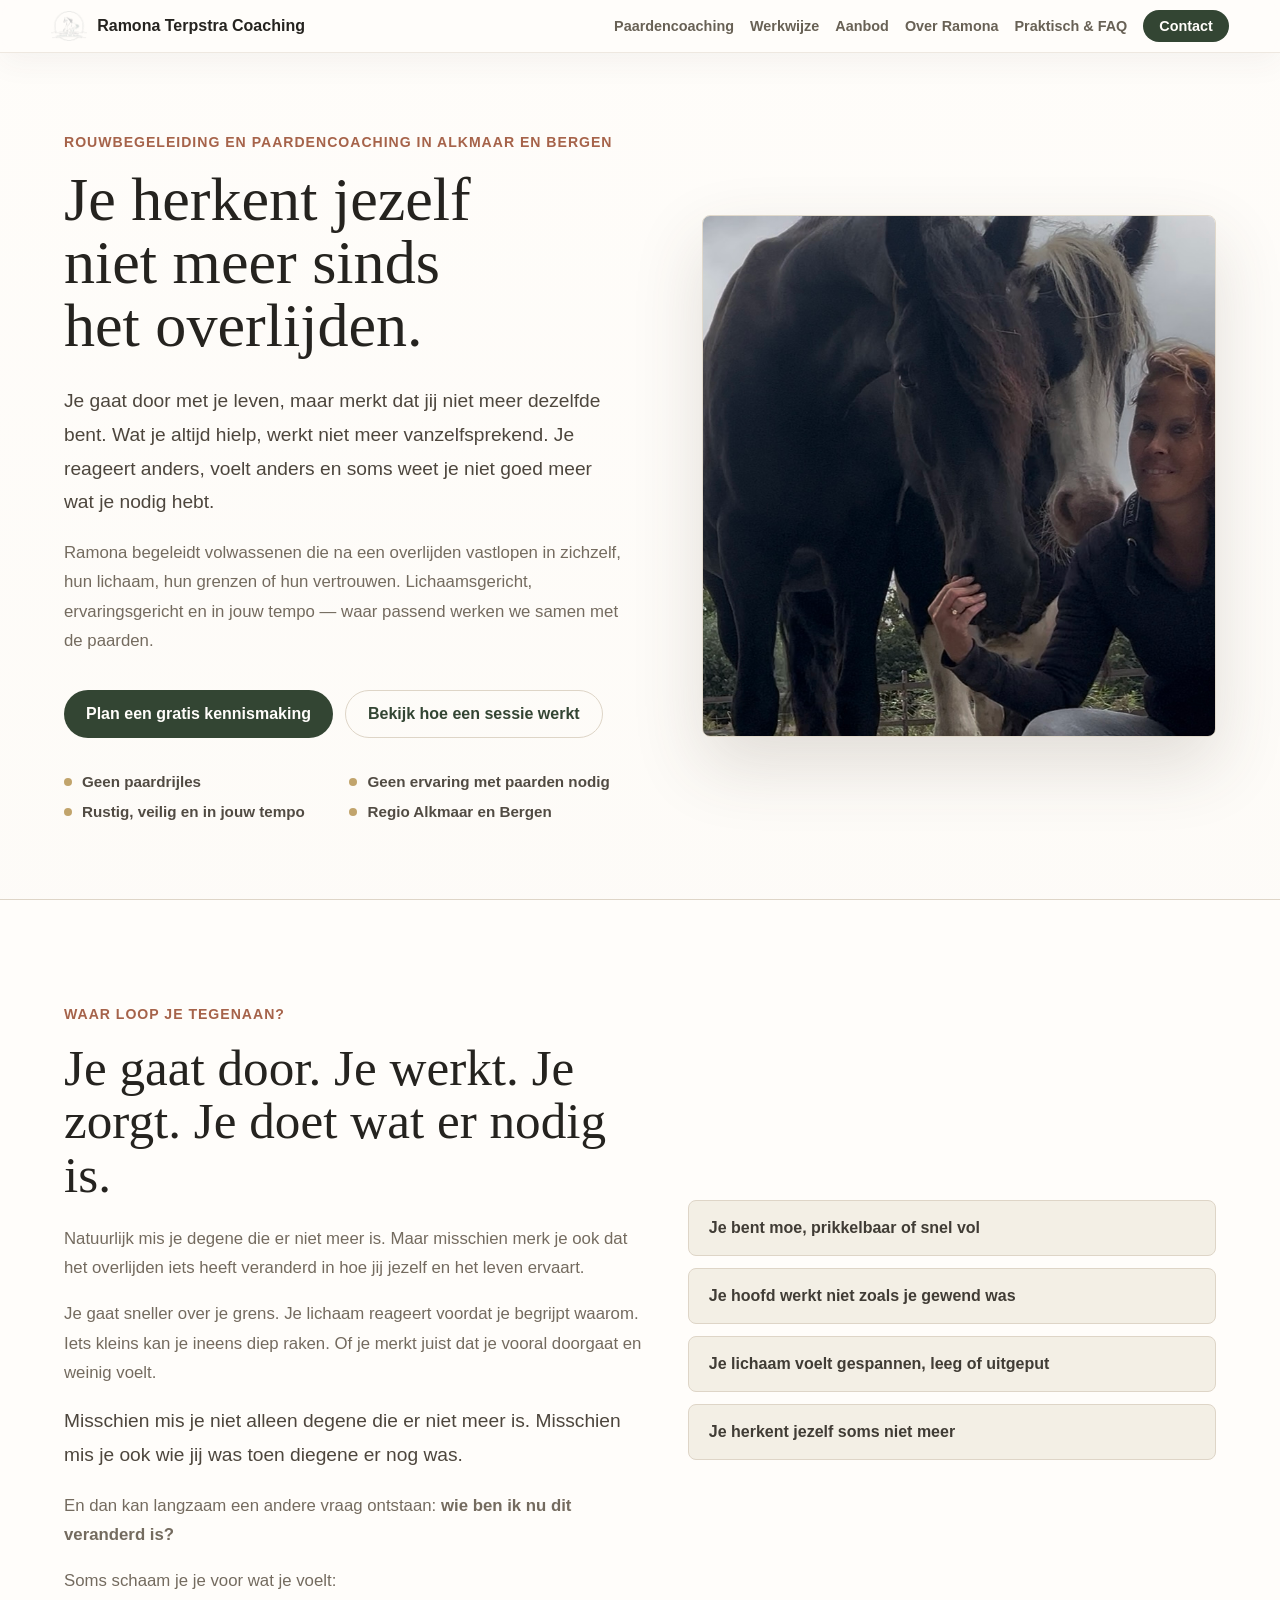
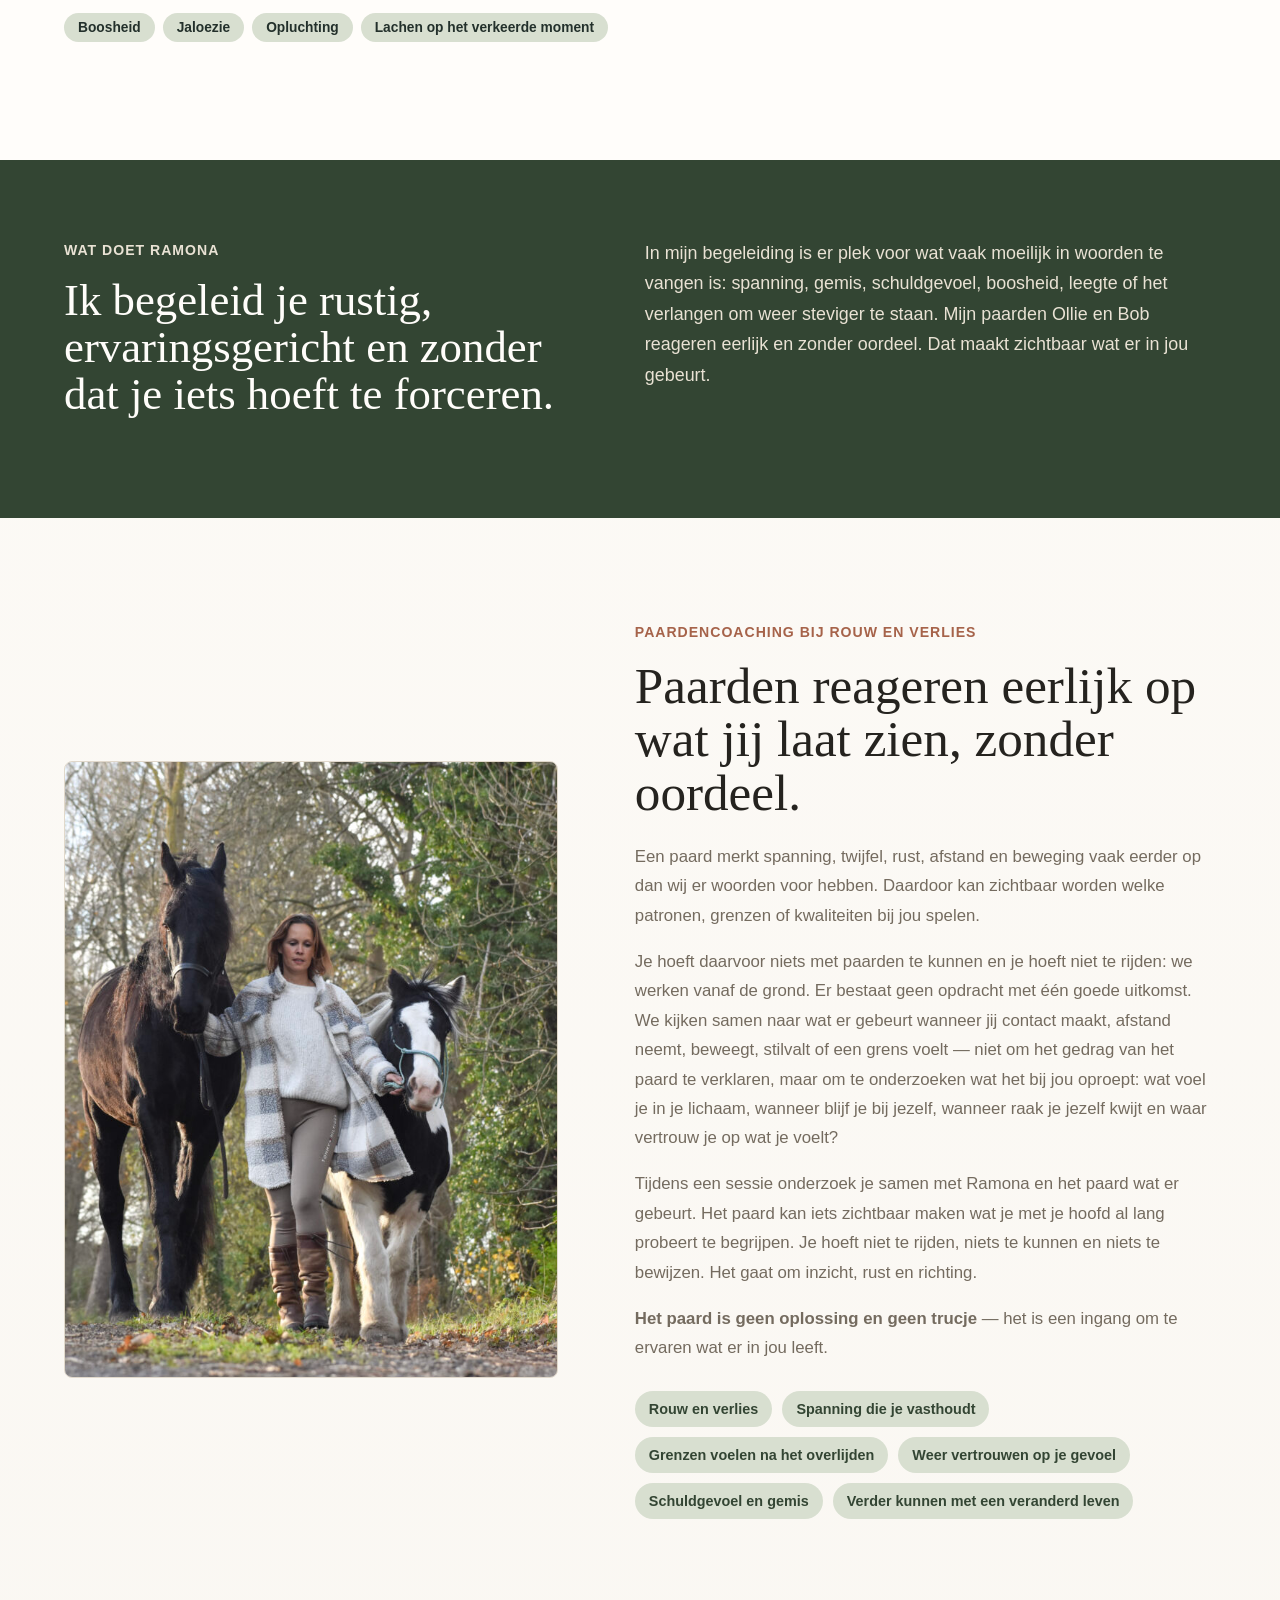
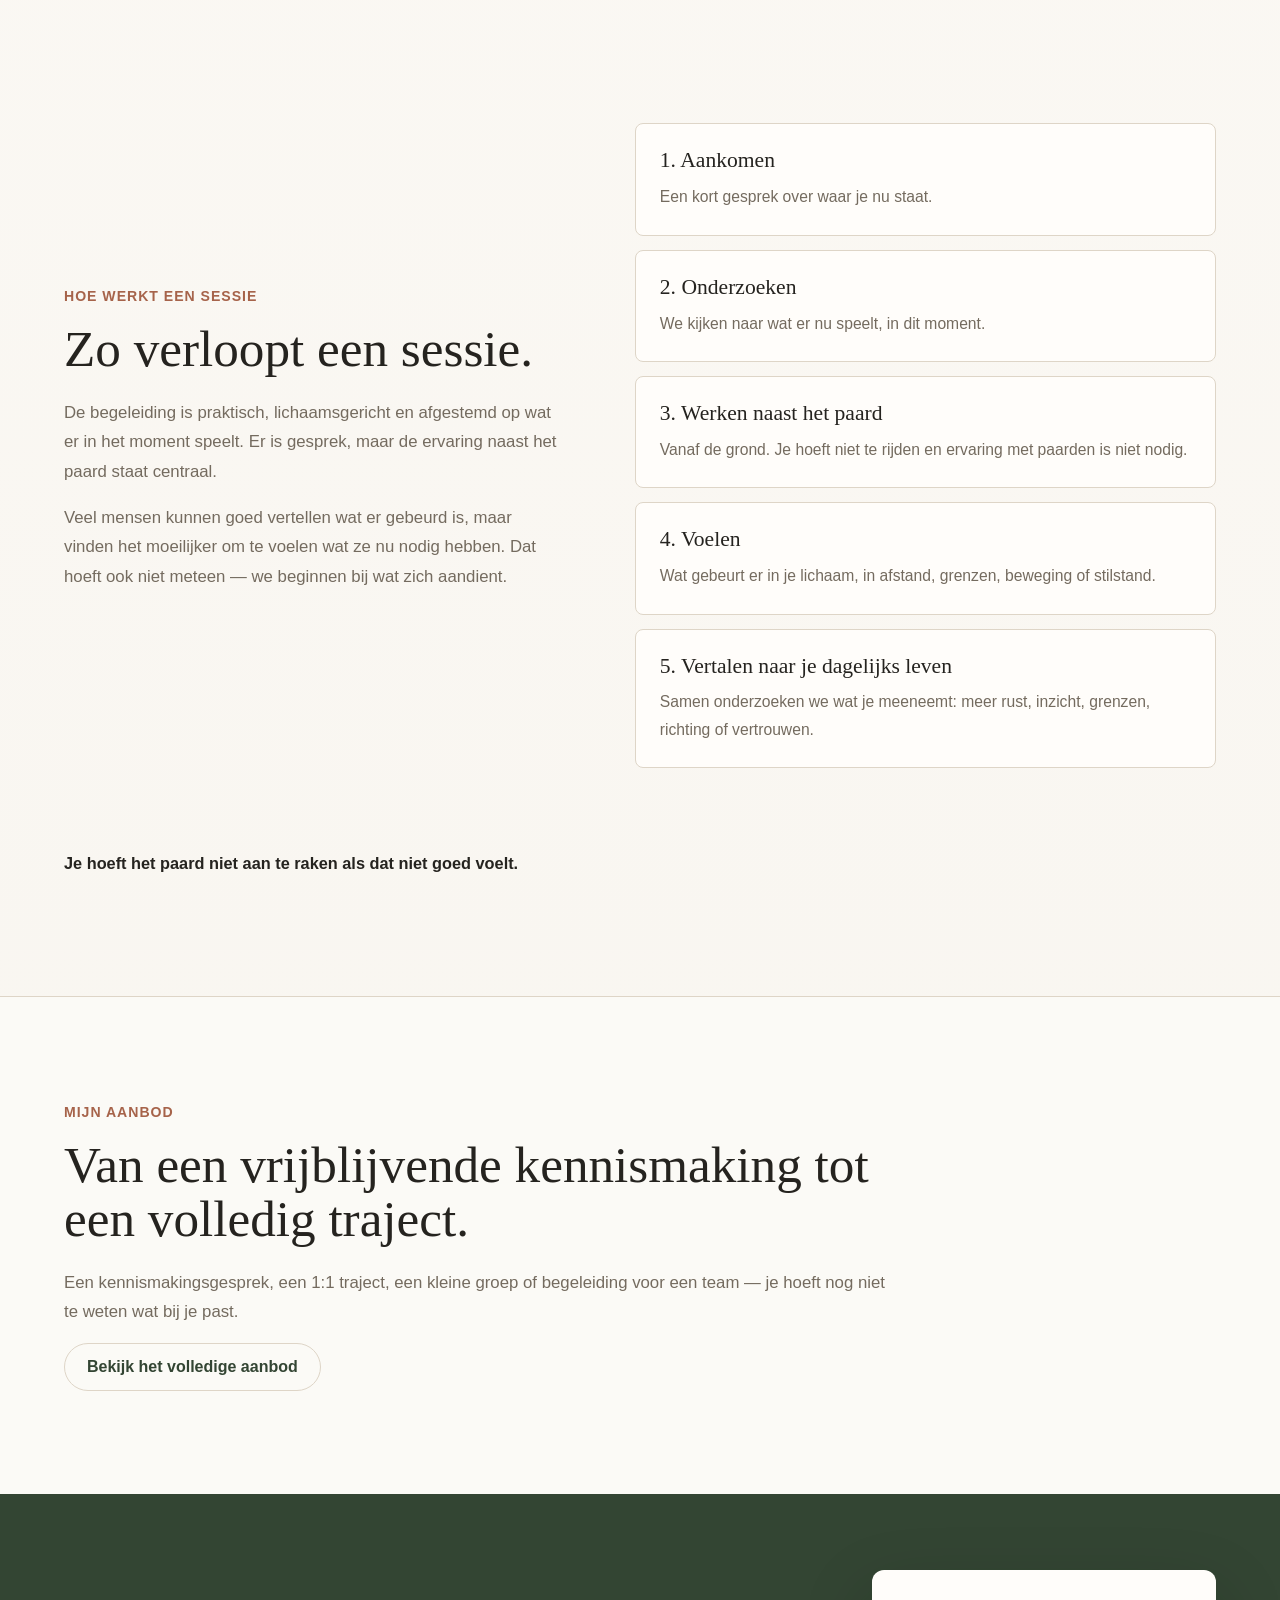
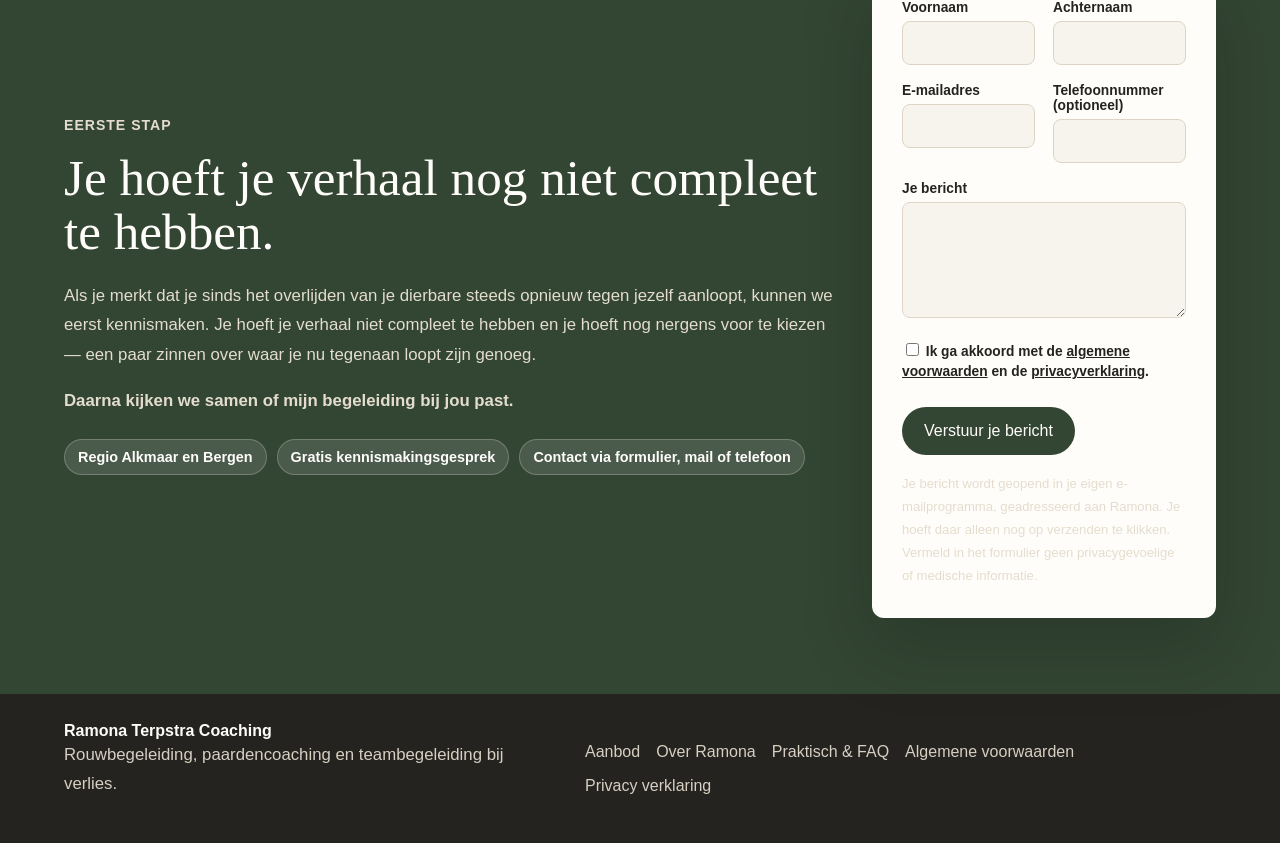
==== commit 38ed4953: "Verwerk goedgekeurd contentvoorstel: tarieven, bio, FAQ en scherpere copy Op basis van de goedgekeur" ====
--- a/index.html
+++ b/index.html
@@ -6,7 +6,7 @@
     <title>Ramona Terpstra Coaching | Rouwbegeleiding met paarden</title>
     <meta
       name="description"
-      content="Rouwbegeleiding en paardencoaching in Alkmaar en Bergen: waar je tegenaan loopt, hoe Ramona je helpt en hoe een sessie werkt."
+      content="Rouwbegeleiding Alkmaar en Bergen: begeleiding na overlijden met gesprek, lichaamswerk en paardencoaching bij rouw. Gratis kennismaking."
     />
     <link rel="stylesheet" href="styles.css" />
   </head>
@@ -47,13 +47,14 @@
             je nodig hebt.
           </p>
           <p>
-            Ik begeleid volwassenen die na het overlijden van een dierbare
-            vastlopen in zichzelf. Lichaamsgericht, ervaringsgericht en in
-            jouw tempo — waar passend werken we samen met de paarden.
+            Ramona begeleidt volwassenen die na een overlijden vastlopen in
+            zichzelf, hun lichaam, hun grenzen of hun vertrouwen.
+            Lichaamsgericht, ervaringsgericht en in jouw tempo — waar
+            passend werken we samen met de paarden.
           </p>
           <div class="hero-actions">
-            <a class="button primary" href="#contact">Plan een vrijblijvende kennismaking</a>
-            <a class="button secondary" href="#paardencoaching">Wat doet Ramona en hoe?</a>
+            <a class="button primary" href="#contact">Plan een gratis kennismaking</a>
+            <a class="button secondary" href="#werkwijze">Bekijk hoe een sessie werkt</a>
           </div>
           <ul class="trust-list" aria-label="Kernpunten">
             <li>Geen paardrijles</li>
@@ -82,16 +83,23 @@
             merkt juist dat je vooral doorgaat en weinig voelt.
           </p>
           <p class="lead">
-            Soms mis je niet alleen degene die er niet meer is. Je mist ook
-            iets van wie jij was toen diegene er nog was.
+            Misschien mis je niet alleen degene die er niet meer is.
+            Misschien mis je ook wie jij was toen diegene er nog was.
           </p>
           <p>En dan kan langzaam een andere vraag ontstaan: <strong>wie ben ik nu dit veranderd is?</strong></p>
+          <p>Soms schaam je je voor wat je voelt:</p>
+          <div class="shame-list" aria-label="Gevoelens waarvoor je je soms schaamt">
+            <span>Boosheid</span>
+            <span>Jaloezie</span>
+            <span>Opluchting</span>
+            <span>Lachen op het verkeerde moment</span>
+          </div>
         </div>
         <div class="signal-grid">
           <div class="signal">Je bent moe, prikkelbaar of snel vol</div>
           <div class="signal">Je hoofd werkt niet zoals je gewend was</div>
           <div class="signal">Je lichaam voelt gespannen, leeg of uitgeput</div>
-          <div class="signal">Je schaamt je soms voor wat je voelt</div>
+          <div class="signal">Je herkent jezelf soms niet meer</div>
         </div>
       </section>
 
@@ -138,6 +146,7 @@
             niets te kunnen en niets te bewijzen. Het gaat om inzicht, rust
             en richting.
           </p>
+          <p><strong>Het paard is geen oplossing en geen trucje</strong> — het is een ingang om te ervaren wat er in jou leeft.</p>
           <div class="method-strip" aria-label="Thema's">
             <span>Rouw en verlies</span>
             <span>Spanning die je vasthoudt</span>
@@ -166,22 +175,27 @@
         </div>
         <div class="step-list">
           <article>
-            <h3>1. Kennismaken</h3>
-            <p>We bespreken rustig waar je tegenaan loopt en of begeleiding met paarden passend voelt.</p>
+            <h3>1. Aankomen</h3>
+            <p>Een kort gesprek over waar je nu staat.</p>
           </article>
           <article>
-            <h3>2. Aankomen bij jezelf</h3>
-            <p>Tijdens de sessie hoef je niets te presteren. We vertragen, kijken wat er gebeurt en werken zonder oordeel.</p>
+            <h3>2. Onderzoeken</h3>
+            <p>We kijken naar wat er nu speelt, in dit moment.</p>
           </article>
           <article>
             <h3>3. Werken naast het paard</h3>
-            <p>Je hoeft niet te rijden en ervaring met paarden is niet nodig. Het paard helpt zichtbaar maken wat jij misschien nog niet kunt verwoorden.</p>
+            <p>Vanaf de grond. Je hoeft niet te rijden en ervaring met paarden is niet nodig.</p>
           </article>
           <article>
-            <h3>4. Vertalen naar je dagelijks leven</h3>
+            <h3>4. Voelen</h3>
+            <p>Wat gebeurt er in je lichaam, in afstand, grenzen, beweging of stilstand.</p>
+          </article>
+          <article>
+            <h3>5. Vertalen naar je dagelijks leven</h3>
             <p>Samen onderzoeken we wat je meeneemt: meer rust, inzicht, grenzen, richting of vertrouwen.</p>
           </article>
         </div>
+        <p class="step-note"><strong>Je hoeft het paard niet aan te raken als dat niet goed voelt.</strong></p>
       </section>
 
       <section class="section-band outcomes">
@@ -254,6 +268,8 @@
           <p class="form-note">
             Je bericht wordt geopend in je eigen e-mailprogramma, geadresseerd
             aan Ramona. Je hoeft daar alleen nog op verzenden te klikken.
+            Vermeld in het formulier geen privacygevoelige of medische
+            informatie.
           </p>
         </form>
       </section>
@@ -274,7 +290,7 @@
     </footer>
 
     <div class="mobile-cta">
-      <a class="button primary" href="#contact">Plan een vrijblijvende kennismaking</a>
+      <a class="button primary" href="#contact">Plan een gratis kennismaking</a>
     </div>
 
     <script>
@@ -361,6 +377,42 @@
           window.location.href = mailtoUrl;
         });
       })();
+
+      (function () {
+        var sections = document.querySelectorAll("main > section:not(.hero)");
+        if (!sections.length) return;
+
+        sections.forEach(function (section) {
+          section.classList.add("reveal");
+        });
+
+        if (!("IntersectionObserver" in window)) {
+          sections.forEach(function (section) {
+            section.classList.add("is-visible");
+          });
+          return;
+        }
+
+        var observer = new IntersectionObserver(
+          function (entries) {
+            entries.forEach(function (entry) {
+              if (entry.isIntersecting) {
+                entry.target.classList.add("is-visible");
+              }
+            });
+          },
+          { threshold: 0, rootMargin: "0px 0px -60px 0px" }
+        );
+
+        sections.forEach(function (section) {
+          observer.observe(section);
+
+          var rect = section.getBoundingClientRect();
+          if (rect.top < window.innerHeight && rect.bottom > 0) {
+            section.classList.add("is-visible");
+          }
+        });
+      })();
     </script>
   </body>
 </html>
--- a/styles.css
+++ b/styles.css
@@ -250,6 +250,12 @@
   min-height: 48px;
   padding: 0 22px;
   text-align: center;
+  transition: transform 0.18s ease, box-shadow 0.18s ease, filter 0.18s ease, border-color 0.18s ease;
+}
+
+.button:focus-visible {
+  outline: 2px solid var(--clay);
+  outline-offset: 2px;
 }
 
 .primary {
@@ -257,9 +263,32 @@
   color: #fffdfa;
 }
 
+.primary:hover {
+  box-shadow: 0 8px 20px rgba(51, 69, 51, 0.28);
+  filter: brightness(1.08);
+  transform: translateY(-2px);
+}
+
 .secondary {
   border: 1px solid var(--line);
   color: var(--sage-dark);
+}
+
+.secondary:hover {
+  border-color: var(--sage-dark);
+  box-shadow: 0 6px 16px rgba(72, 63, 50, 0.14);
+  transform: translateY(-2px);
+}
+
+@media (prefers-reduced-motion: reduce) {
+  .button {
+    transition: none;
+  }
+
+  .primary:hover,
+  .secondary:hover {
+    transform: none;
+  }
 }
 
 .mobile-cta {
@@ -497,6 +526,46 @@
   font-weight: 700;
 }
 
+.case-block {
+  background: var(--moss);
+  border-radius: 8px;
+  margin-top: 24px;
+  padding: clamp(22px, 4vw, 36px);
+}
+
+.case-block .eyebrow {
+  margin-bottom: 16px;
+}
+
+.case-block figure {
+  background: var(--paper);
+}
+
+.shame-list {
+  display: flex;
+  flex-wrap: wrap;
+  gap: 8px;
+  margin: 16px 0;
+}
+
+.shame-list span {
+  background: var(--moss);
+  border-radius: 999px;
+  color: #23302b;
+  font-size: 0.86rem;
+  font-weight: 700;
+  padding: 7px 14px;
+}
+
+.step-note {
+  align-self: start;
+  color: var(--foreground);
+  font-size: 1.02rem;
+  font-weight: 700;
+  grid-column: 1 / -1;
+  margin-top: 4px;
+}
+
 .offers {
   padding-bottom: clamp(58px, 8vw, 112px);
   padding-top: clamp(58px, 8vw, 112px);
@@ -517,6 +586,23 @@
   flex-direction: column;
   min-height: 100%;
   padding: 26px;
+  transition: transform 0.18s ease, box-shadow 0.18s ease, border-color 0.18s ease;
+}
+
+.offer:hover {
+  border-color: var(--sage-dark);
+  box-shadow: 0 14px 30px rgba(72, 63, 50, 0.16);
+  transform: translateY(-3px);
+}
+
+@media (prefers-reduced-motion: reduce) {
+  .offer {
+    transition: none;
+  }
+
+  .offer:hover {
+    transform: none;
+  }
 }
 
 .offer p {
@@ -1189,3 +1275,22 @@
     gap: 8px;
   }
 }
+
+.reveal {
+  opacity: 0;
+  transform: translateY(16px);
+  transition: opacity 0.6s ease, transform 0.6s ease;
+}
+
+.reveal.is-visible {
+  opacity: 1;
+  transform: none;
+}
+
+@media (prefers-reduced-motion: reduce) {
+  .reveal {
+    opacity: 1;
+    transform: none;
+    transition: none;
+  }
+}
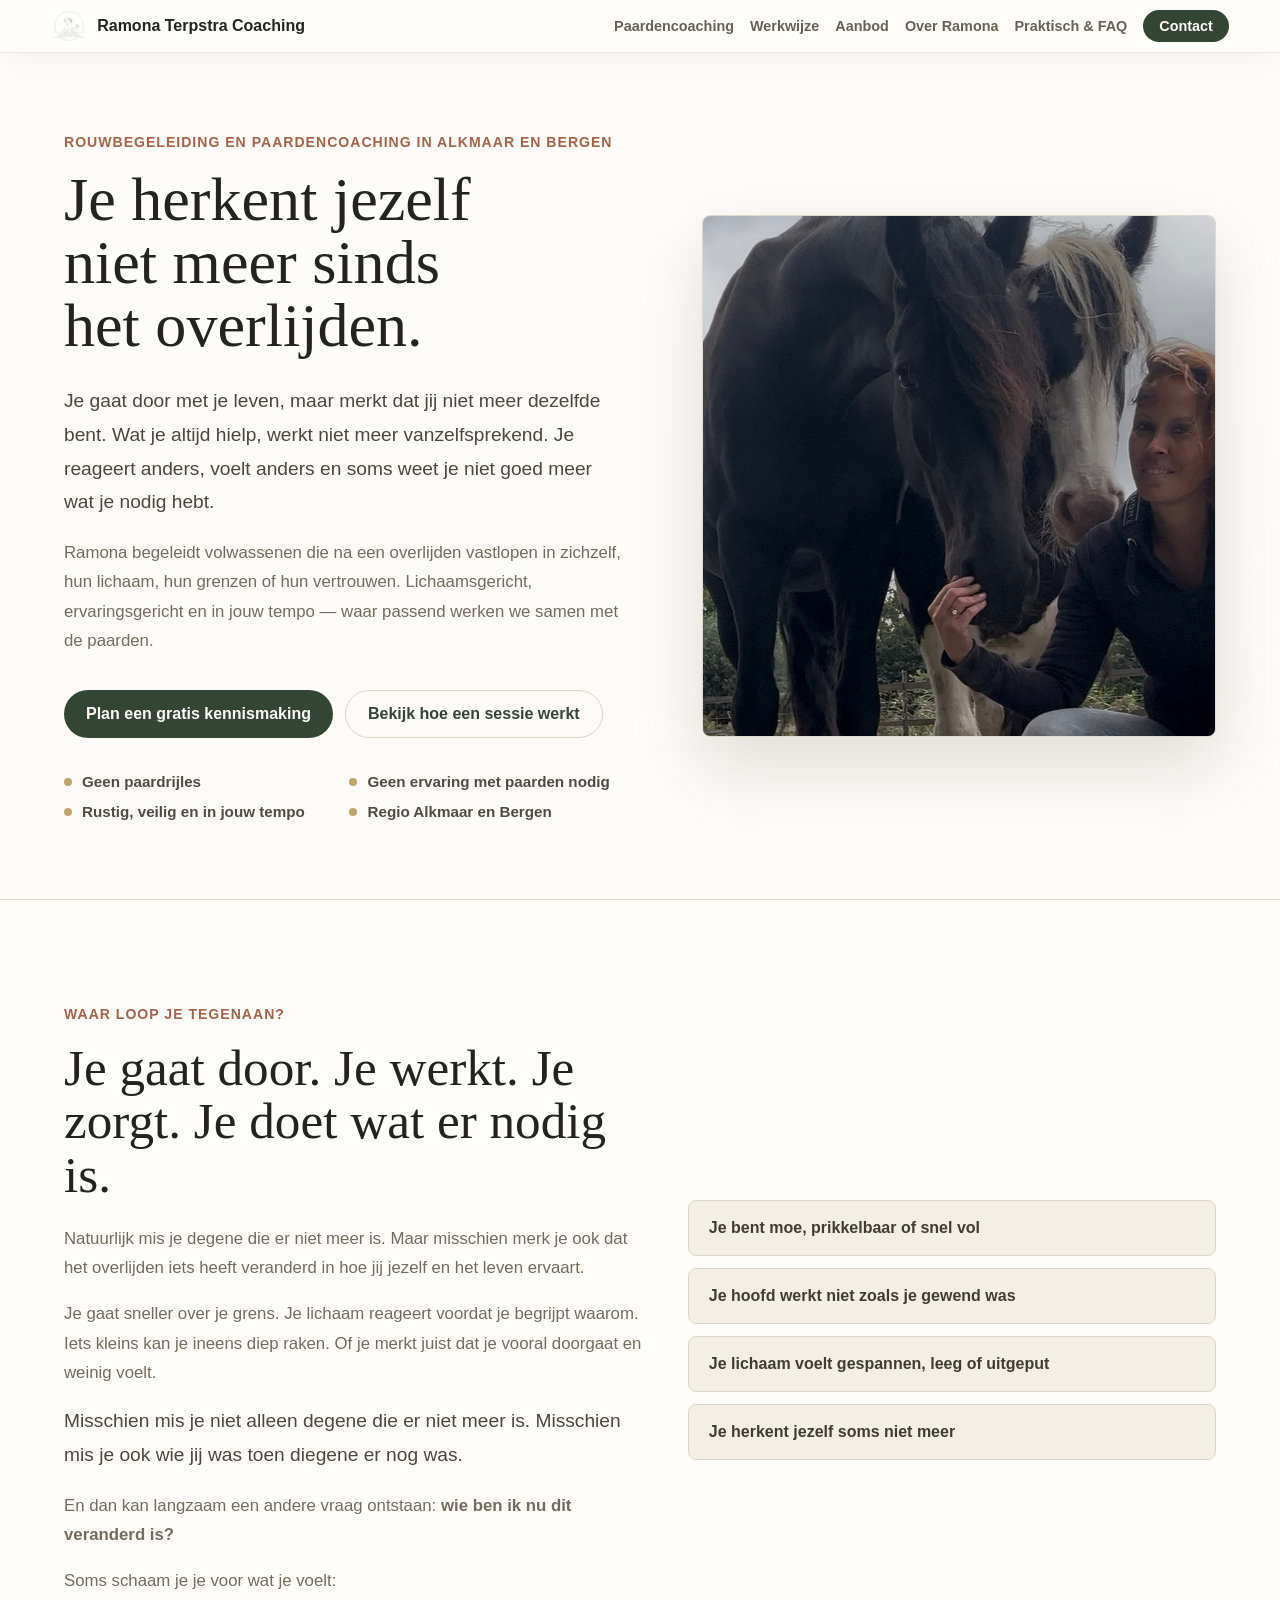
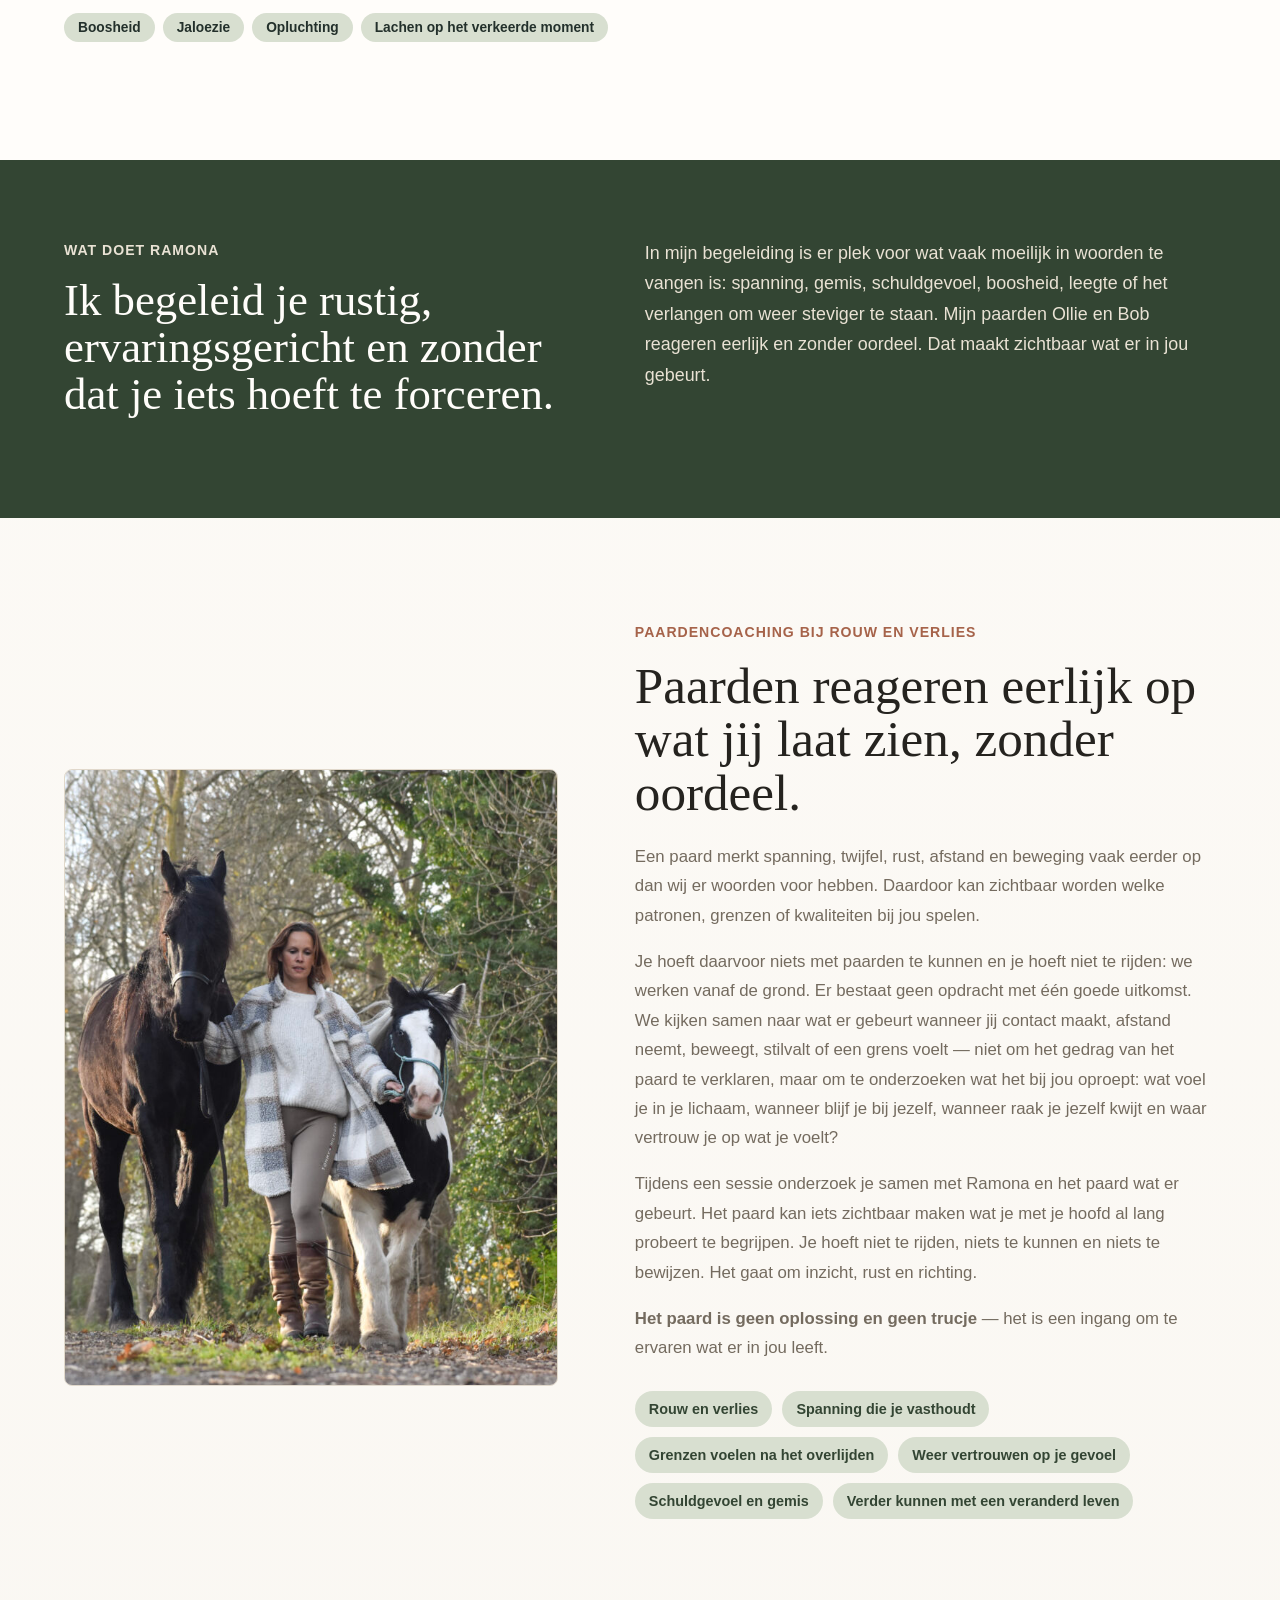
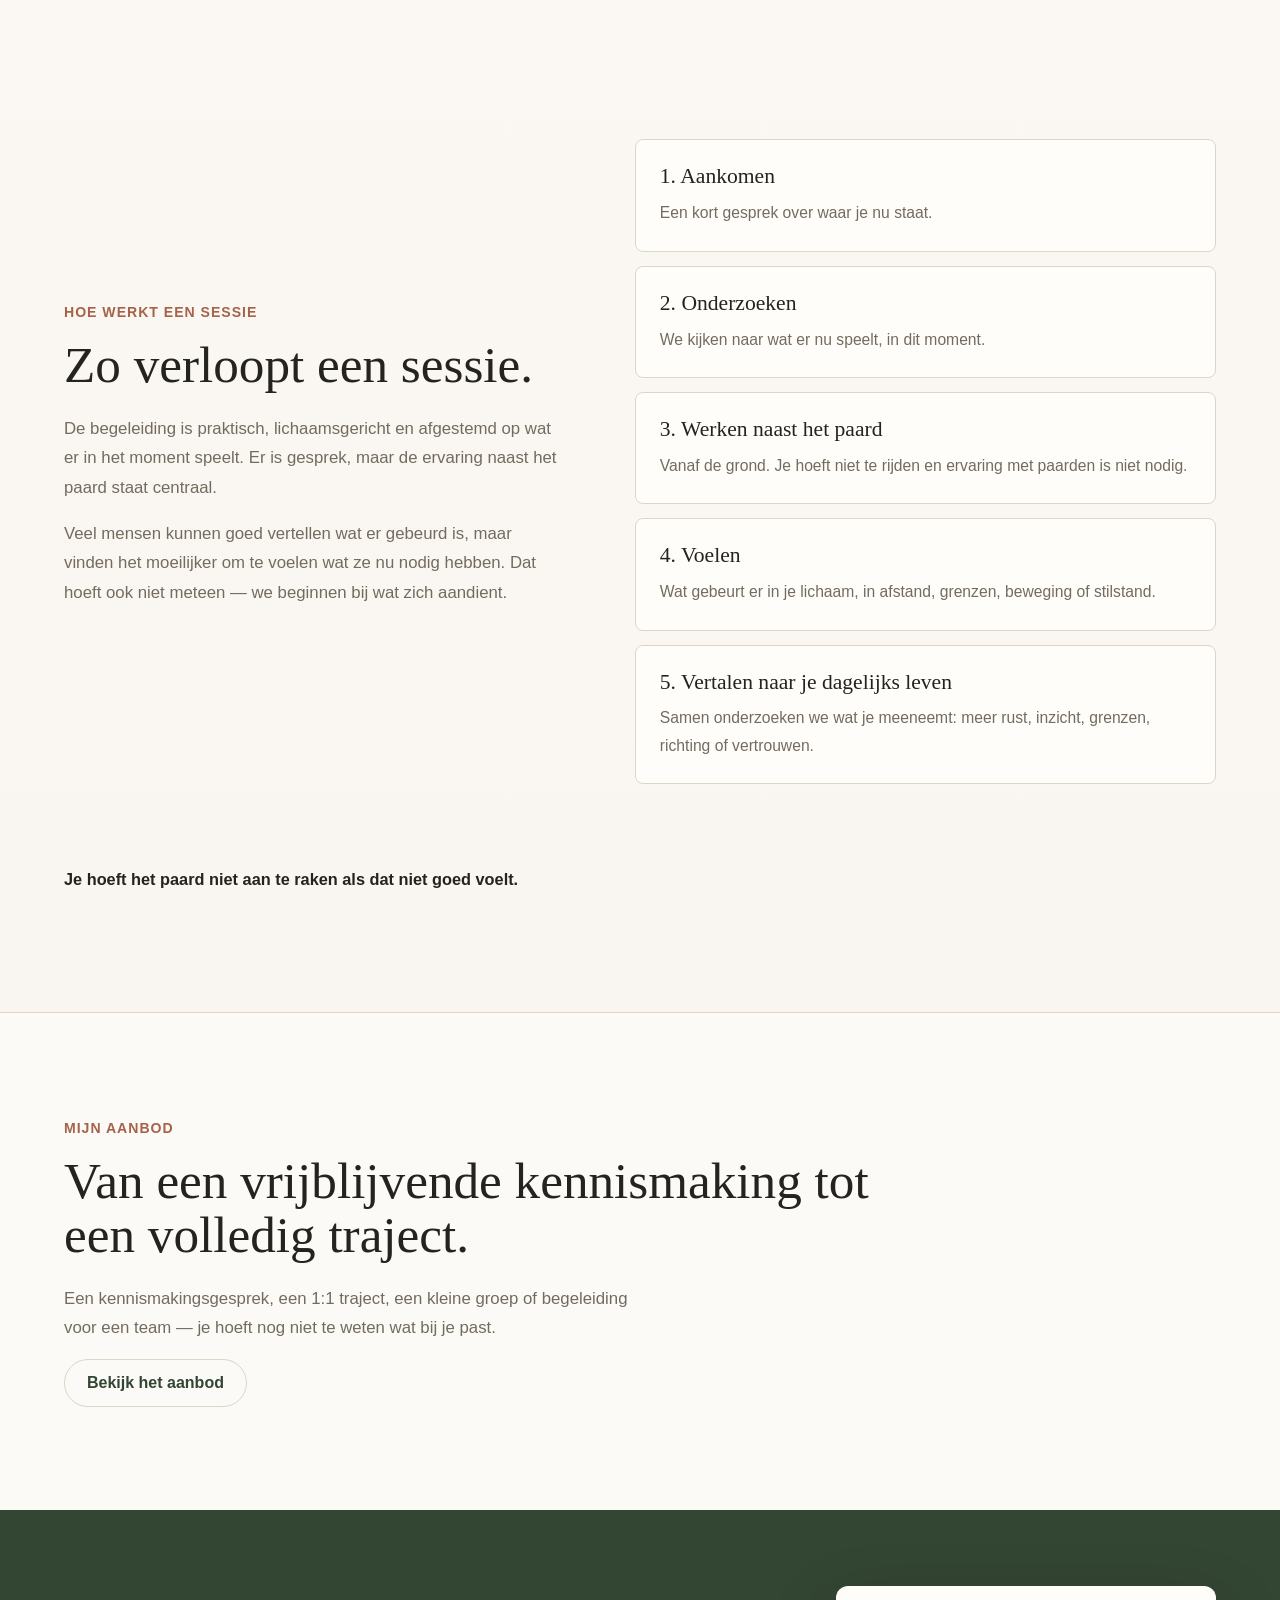
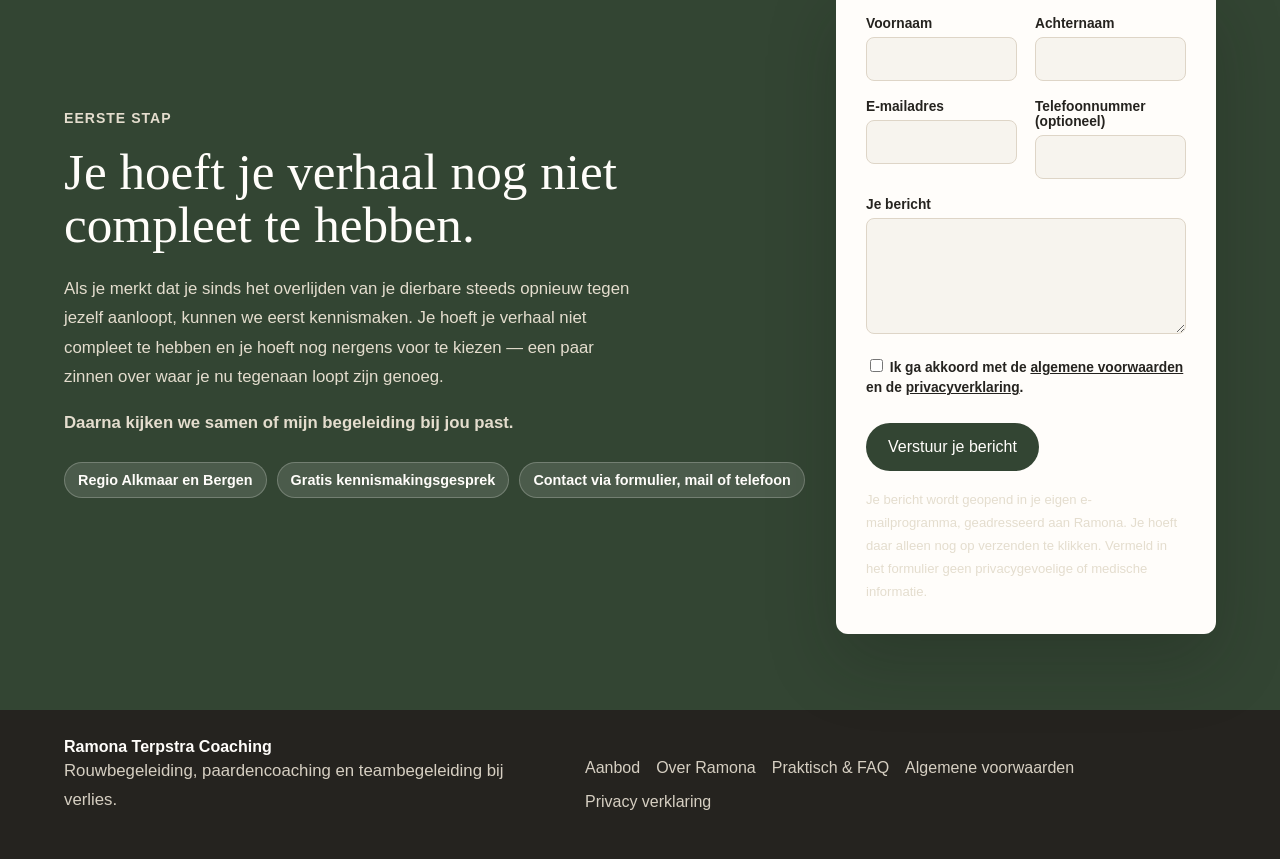
==== commit 24883470: "Fase 1: techniek, toegankelijkheid en leesbaarheid zonder uiterlijke wijziging Vindbaarheid en delen" ====
--- a/index.html
+++ b/index.html
@@ -4,10 +4,24 @@
     <meta charset="utf-8" />
     <meta name="viewport" content="width=device-width, initial-scale=1" />
     <title>Ramona Terpstra Coaching | Rouwbegeleiding met paarden</title>
-    <meta
-      name="description"
-      content="Rouwbegeleiding Alkmaar en Bergen: begeleiding na overlijden met gesprek, lichaamswerk en paardencoaching bij rouw. Gratis kennismaking."
-    />
+    <meta name="description" content="Rouwbegeleiding Alkmaar en Bergen: begeleiding na overlijden met gesprek, lichaamswerk en paardencoaching bij rouw. Gratis kennismaking." />
+    <link rel="canonical" href="https://ramona-terpstra-coaching.vercel.app/" />
+    <meta property="og:type" content="website" />
+    <meta property="og:site_name" content="Ramona Terpstra Coaching" />
+    <meta property="og:locale" content="nl_NL" />
+    <meta property="og:title" content="Ramona Terpstra Coaching | Rouwbegeleiding met paarden" />
+    <meta property="og:description" content="Rouwbegeleiding Alkmaar en Bergen: begeleiding na overlijden met gesprek, lichaamswerk en paardencoaching bij rouw. Gratis kennismaking." />
+    <meta property="og:url" content="https://ramona-terpstra-coaching.vercel.app/" />
+    <meta property="og:image" content="https://ramona-terpstra-coaching.vercel.app/images/hero.jpeg" />
+    <meta property="og:image:width" content="909" />
+    <meta property="og:image:height" content="753" />
+    <meta property="og:image:alt" content="Ramona Terpstra met een paard in een rustige buitenomgeving" />
+    <meta name="twitter:card" content="summary_large_image" />
+    <meta name="twitter:title" content="Ramona Terpstra Coaching | Rouwbegeleiding met paarden" />
+    <meta name="twitter:description" content="Rouwbegeleiding Alkmaar en Bergen: begeleiding na overlijden met gesprek, lichaamswerk en paardencoaching bij rouw. Gratis kennismaking." />
+    <meta name="twitter:image" content="https://ramona-terpstra-coaching.vercel.app/images/hero.jpeg" />
+    <link rel="icon" type="image/png" href="images/logo.png" />
+    <link rel="apple-touch-icon" href="images/logo.png" />
     <link rel="stylesheet" href="styles.css" />
   </head>
   <body>
@@ -64,7 +78,7 @@
           </ul>
         </div>
         <div class="hero-image">
-          <img src="images/hero.jpeg" alt="Ramona Terpstra met een paard in een rustige buitenomgeving" />
+          <img src="images/hero.jpeg" alt="Ramona Terpstra met een paard in een rustige buitenomgeving" width="909" height="753" fetchpriority="high" />
         </div>
       </section>
 
@@ -88,19 +102,19 @@
           </p>
           <p>En dan kan langzaam een andere vraag ontstaan: <strong>wie ben ik nu dit veranderd is?</strong></p>
           <p>Soms schaam je je voor wat je voelt:</p>
-          <div class="shame-list" aria-label="Gevoelens waarvoor je je soms schaamt">
-            <span>Boosheid</span>
-            <span>Jaloezie</span>
-            <span>Opluchting</span>
-            <span>Lachen op het verkeerde moment</span>
-          </div>
-        </div>
-        <div class="signal-grid">
-          <div class="signal">Je bent moe, prikkelbaar of snel vol</div>
-          <div class="signal">Je hoofd werkt niet zoals je gewend was</div>
-          <div class="signal">Je lichaam voelt gespannen, leeg of uitgeput</div>
-          <div class="signal">Je herkent jezelf soms niet meer</div>
-        </div>
+          <ul class="shame-list" aria-label="Gevoelens waarvoor je je soms schaamt">
+            <li>Boosheid</li>
+            <li>Jaloezie</li>
+            <li>Opluchting</li>
+            <li>Lachen op het verkeerde moment</li>
+          </ul>
+        </div>
+        <ul class="signal-grid">
+          <li class="signal">Je bent moe, prikkelbaar of snel vol</li>
+          <li class="signal">Je hoofd werkt niet zoals je gewend was</li>
+          <li class="signal">Je lichaam voelt gespannen, leeg of uitgeput</li>
+          <li class="signal">Je herkent jezelf soms niet meer</li>
+        </ul>
       </section>
 
       <section class="intro-card" aria-label="Wat doet Ramona">
@@ -119,7 +133,7 @@
 
       <section class="split-section" id="paardencoaching">
         <div class="portrait-frame">
-          <img src="images/session.jpeg" alt="Een paard tijdens een coachingsmoment" />
+          <img src="images/session.jpeg" alt="Een paard tijdens een coachingsmoment" width="683" height="1024" loading="lazy" />
         </div>
         <div class="split-copy">
           <p class="eyebrow">Paardencoaching bij rouw en verlies</p>
@@ -147,14 +161,14 @@
             en richting.
           </p>
           <p><strong>Het paard is geen oplossing en geen trucje</strong> — het is een ingang om te ervaren wat er in jou leeft.</p>
-          <div class="method-strip" aria-label="Thema's">
-            <span>Rouw en verlies</span>
-            <span>Spanning die je vasthoudt</span>
-            <span>Grenzen voelen na het overlijden</span>
-            <span>Weer vertrouwen op je gevoel</span>
-            <span>Schuldgevoel en gemis</span>
-            <span>Verder kunnen met een veranderd leven</span>
-          </div>
+          <ul class="method-strip" aria-label="Thema's">
+            <li>Rouw en verlies</li>
+            <li>Spanning die je vasthoudt</li>
+            <li>Grenzen voelen na het overlijden</li>
+            <li>Weer vertrouwen op je gevoel</li>
+            <li>Schuldgevoel en gemis</li>
+            <li>Verder kunnen met een veranderd leven</li>
+          </ul>
         </div>
       </section>
 
@@ -207,7 +221,7 @@
             begeleiding voor een team — je hoeft nog niet te weten wat bij je
             past.
           </p>
-          <a class="button secondary" href="aanbod.html">Bekijk het volledige aanbod</a>
+          <a class="button secondary" href="aanbod.html">Bekijk het aanbod</a>
         </div>
       </section>
 
@@ -223,11 +237,11 @@
             zijn genoeg.
           </p>
           <p><strong>Daarna kijken we samen of mijn begeleiding bij jou past.</strong></p>
-          <div class="contact-details" aria-label="Contactgegevens">
-            <span>Regio Alkmaar en Bergen</span>
-            <span>Gratis kennismakingsgesprek</span>
-            <span>Contact via formulier, mail of telefoon</span>
-          </div>
+          <ul class="contact-details" aria-label="Contactgegevens">
+            <li>Regio Alkmaar en Bergen</li>
+            <li>Gratis kennismakingsgesprek</li>
+            <li>Contact via formulier, mail of telefoon</li>
+          </ul>
         </div>
         <form class="contact-form" id="contact-form" novalidate>
           <div class="form-row">
@@ -293,126 +307,6 @@
       <a class="button primary" href="#contact">Plan een gratis kennismaking</a>
     </div>
 
-    <script>
-      (function () {
-        var toggle = document.querySelector(".nav-toggle");
-        var nav = document.getElementById("site-nav");
-        if (!toggle || !nav) return;
-
-        function closeNav() {
-          nav.classList.remove("is-open");
-          toggle.setAttribute("aria-expanded", "false");
-        }
-
-        toggle.addEventListener("click", function () {
-          var isOpen = nav.classList.toggle("is-open");
-          toggle.setAttribute("aria-expanded", String(isOpen));
-        });
-
-        nav.querySelectorAll("a").forEach(function (link) {
-          link.addEventListener("click", closeNav);
-        });
-
-        document.addEventListener("keydown", function (event) {
-          if (event.key === "Escape") closeNav();
-        });
-      })();
-
-      (function () {
-        var bar = document.querySelector(".mobile-cta");
-        var hero = document.querySelector(".hero");
-        if (!bar || !hero) return;
-
-        function update() {
-          var threshold = hero.offsetTop + hero.offsetHeight - 80;
-          bar.classList.toggle("is-hidden", window.scrollY < threshold);
-        }
-
-        window.addEventListener("scroll", update, { passive: true });
-        update();
-      })();
-
-      (function () {
-        var form = document.getElementById("contact-form");
-        var status = document.getElementById("form-status");
-        if (!form || !status) return;
-
-        var RECIPIENT = ["ramonaterpstra", "gmail.com"].join("@");
-
-        form.addEventListener("submit", function (event) {
-          event.preventDefault();
-
-          if (!form.checkValidity()) {
-            form.reportValidity();
-            return;
-          }
-
-          var voornaam = form.voornaam.value.trim();
-          var achternaam = form.achternaam.value.trim();
-          var email = form.email.value.trim();
-          var telefoon = form.telefoon.value.trim();
-          var bericht = form.bericht.value.trim();
-
-          var subject = "Contactformulier website – " + voornaam + " " + achternaam;
-          var bodyLines = [
-            "Naam: " + voornaam + " " + achternaam,
-            "E-mailadres: " + email,
-            "Telefoonnummer: " + (telefoon || "-"),
-            "",
-            "Bericht:",
-            bericht,
-          ];
-
-          var mailtoUrl =
-            "mailto:" +
-            RECIPIENT +
-            "?subject=" +
-            encodeURIComponent(subject) +
-            "&body=" +
-            encodeURIComponent(bodyLines.join("\n"));
-
-          status.textContent = "Je e-mailprogramma wordt geopend met je bericht al ingevuld.";
-          status.dataset.state = "info";
-          status.hidden = false;
-          window.location.href = mailtoUrl;
-        });
-      })();
-
-      (function () {
-        var sections = document.querySelectorAll("main > section:not(.hero)");
-        if (!sections.length) return;
-
-        sections.forEach(function (section) {
-          section.classList.add("reveal");
-        });
-
-        if (!("IntersectionObserver" in window)) {
-          sections.forEach(function (section) {
-            section.classList.add("is-visible");
-          });
-          return;
-        }
-
-        var observer = new IntersectionObserver(
-          function (entries) {
-            entries.forEach(function (entry) {
-              if (entry.isIntersecting) {
-                entry.target.classList.add("is-visible");
-              }
-            });
-          },
-          { threshold: 0, rootMargin: "0px 0px -60px 0px" }
-        );
-
-        sections.forEach(function (section) {
-          observer.observe(section);
-
-          var rect = section.getBoundingClientRect();
-          if (rect.top < window.innerHeight && rect.bottom > 0) {
-            section.classList.add("is-visible");
-          }
-        });
-      })();
-    </script>
+    <script src="site.js" defer></script>
   </body>
 </html>
--- a/styles.css
+++ b/styles.css
@@ -280,16 +280,6 @@
   transform: translateY(-2px);
 }
 
-@media (prefers-reduced-motion: reduce) {
-  .button {
-    transition: none;
-  }
-
-  .primary:hover,
-  .secondary:hover {
-    transform: none;
-  }
-}
 
 .mobile-cta {
   display: none;
@@ -436,7 +426,7 @@
   margin-top: 28px;
 }
 
-.method-strip span {
+.method-strip li {
   background: var(--moss);
   border-radius: 999px;
   color: var(--sage-dark);
@@ -548,7 +538,7 @@
   margin: 16px 0;
 }
 
-.shame-list span {
+.shame-list li {
   background: var(--moss);
   border-radius: 999px;
   color: #23302b;
@@ -595,15 +585,6 @@
   transform: translateY(-3px);
 }
 
-@media (prefers-reduced-motion: reduce) {
-  .offer {
-    transition: none;
-  }
-
-  .offer:hover {
-    transform: none;
-  }
-}
 
 .offer p {
   font-size: 0.98rem;
@@ -800,7 +781,7 @@
   margin-top: 24px;
 }
 
-.contact-details span {
+.contact-details li {
   background: rgba(255, 253, 250, 0.12);
   border: 1px solid rgba(255, 253, 250, 0.22);
   border-radius: 999px;
@@ -1265,7 +1246,7 @@
     gap: 8px;
   }
 
-  .contact-details span {
+  .contact-details li {
     border-radius: 8px;
     line-height: 1.35;
   }
@@ -1287,7 +1268,75 @@
   transform: none;
 }
 
+/* Lijsten die visueel als pillen/kaarten worden getoond */
+.signal-grid,
+.shame-list,
+.method-strip,
+.contact-details {
+  list-style: none;
+  padding: 0;
+}
+
+/* Paginatitel op subpagina's: semantisch h1, visueel gelijk aan h2 */
+.page-title {
+  font-size: clamp(2.1rem, 4vw, 4.1rem);
+  line-height: 1.05;
+  margin-bottom: 22px;
+  max-width: none;
+  overflow-wrap: normal;
+}
+
+/* Leesbare regellengte voor lopende tekst */
+.section-intro p,
+.split-copy p,
+.contact div p,
+details p,
+.form-note {
+  max-width: 62ch;
+}
+
+.case-block figure {
+  max-width: 70ch;
+}
+
+/* Zichtbare focus bij toetsenbordgebruik */
+a:focus-visible,
+button:focus-visible,
+summary:focus-visible {
+  border-radius: 6px;
+  outline: 2px solid var(--clay);
+  outline-offset: 3px;
+}
+
+nav a.nav-cta:focus-visible,
+.button:focus-visible {
+  border-radius: 999px;
+}
+
+@media (max-width: 620px) {
+  .page-title {
+    font-size: 1.92rem;
+    line-height: 1.12;
+    margin-bottom: 16px;
+  }
+}
+
 @media (prefers-reduced-motion: reduce) {
+  .button {
+    transition: none;
+  }
+
+  .primary:hover,
+  .secondary:hover {
+    transform: none;
+  }
+  .offer {
+    transition: none;
+  }
+
+  .offer:hover {
+    transform: none;
+  }
   .reveal {
     opacity: 1;
     transform: none;
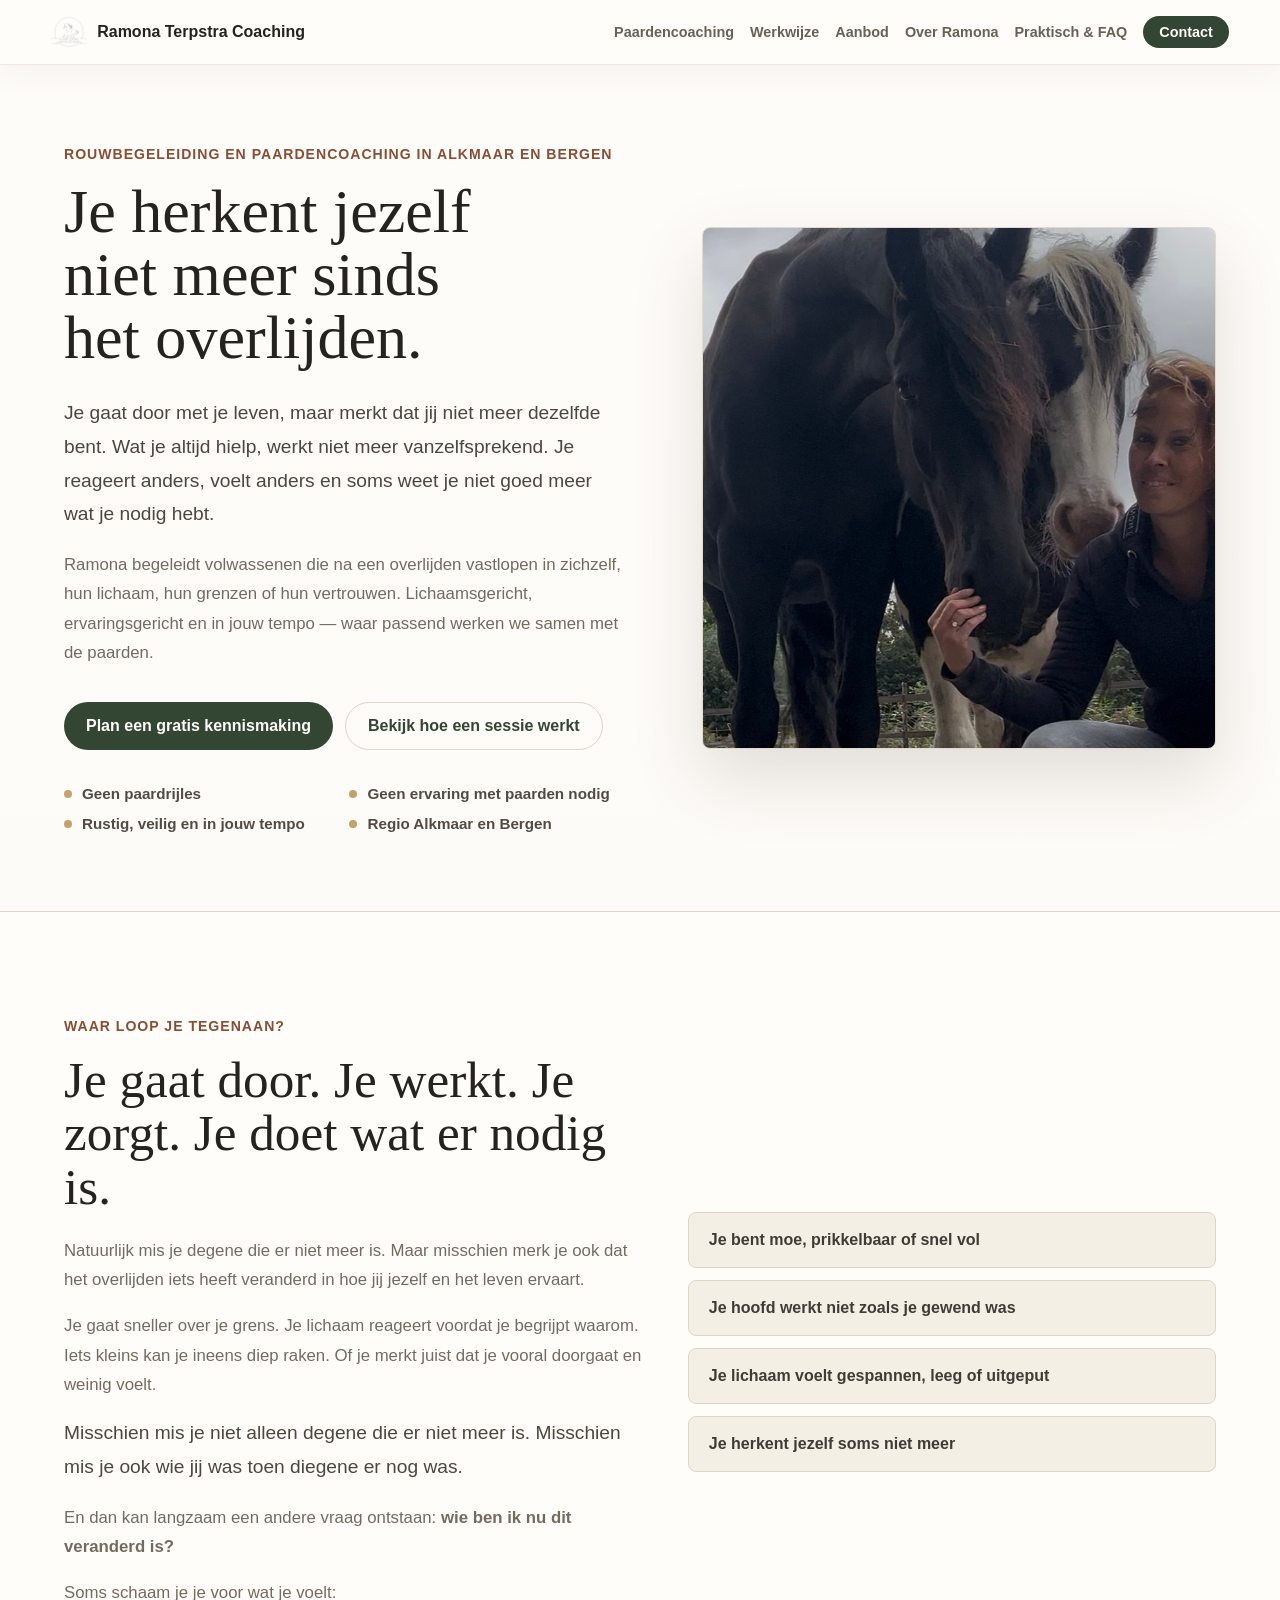
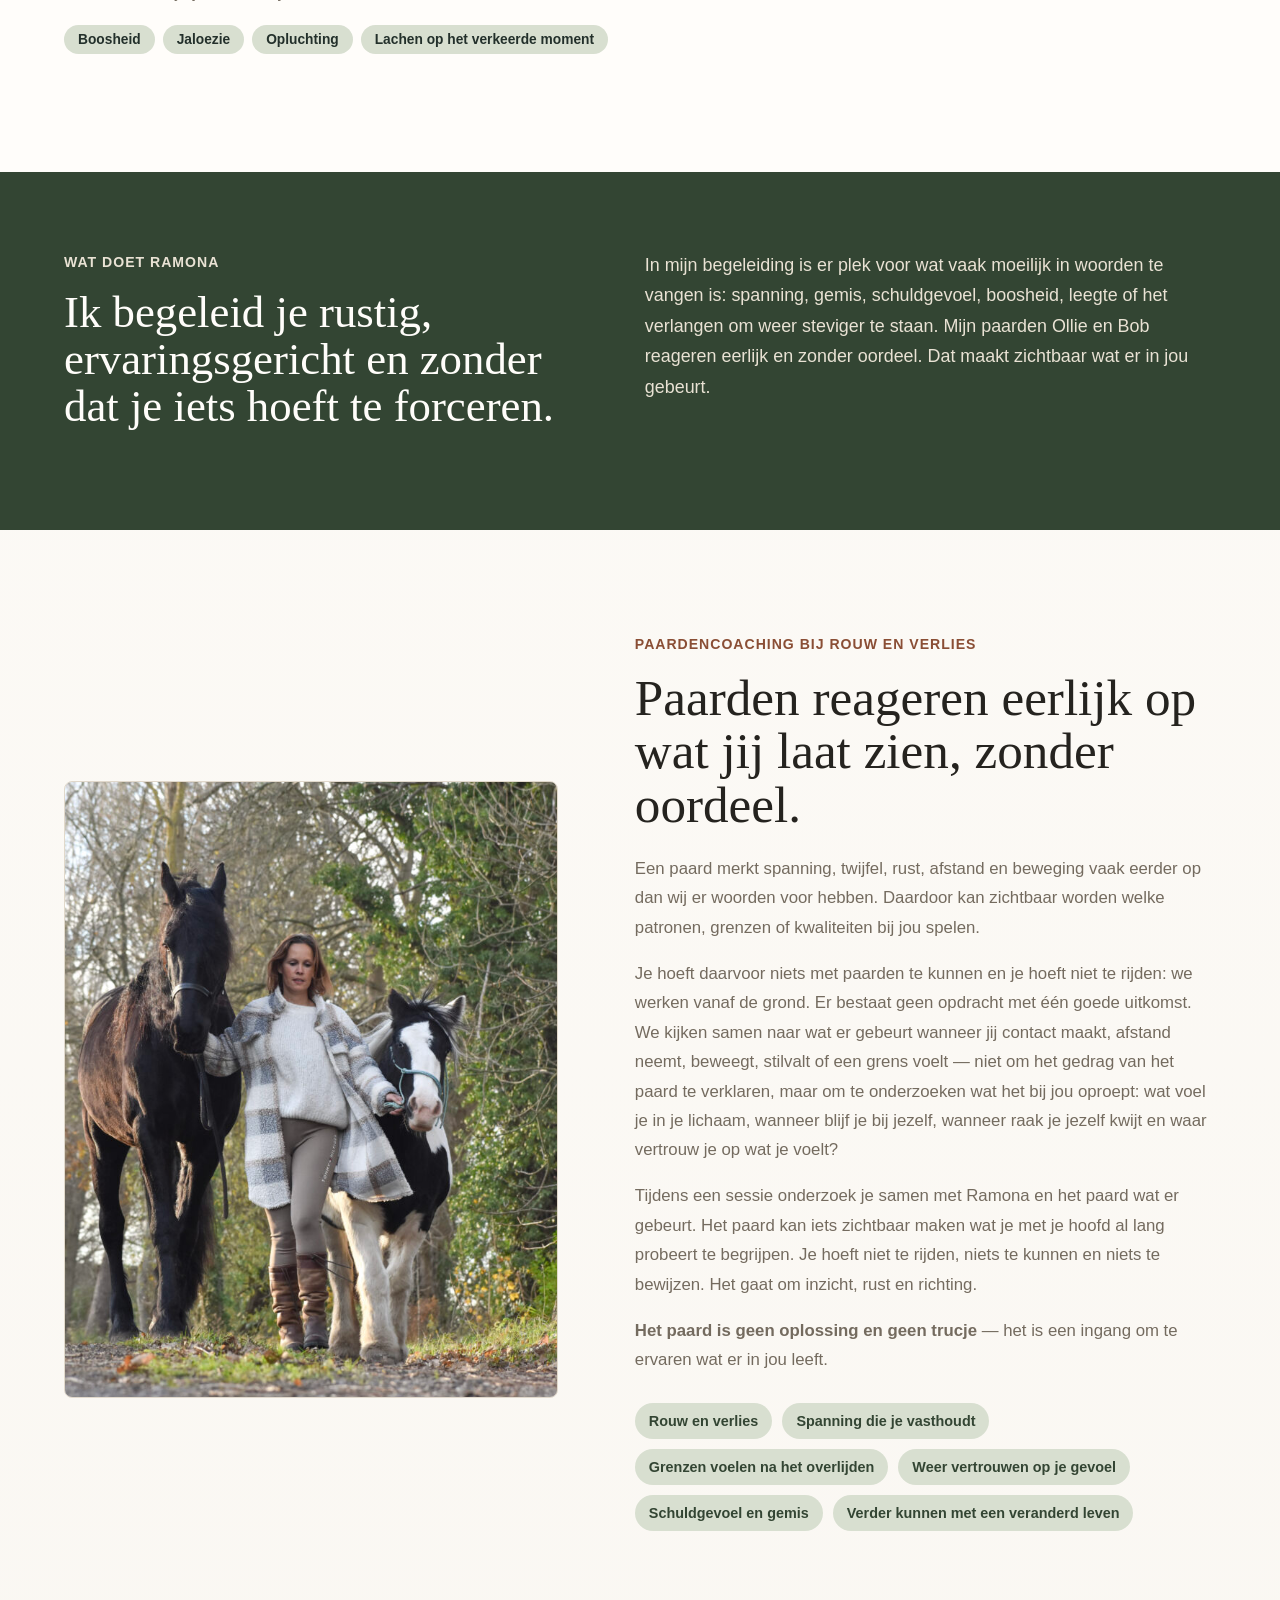
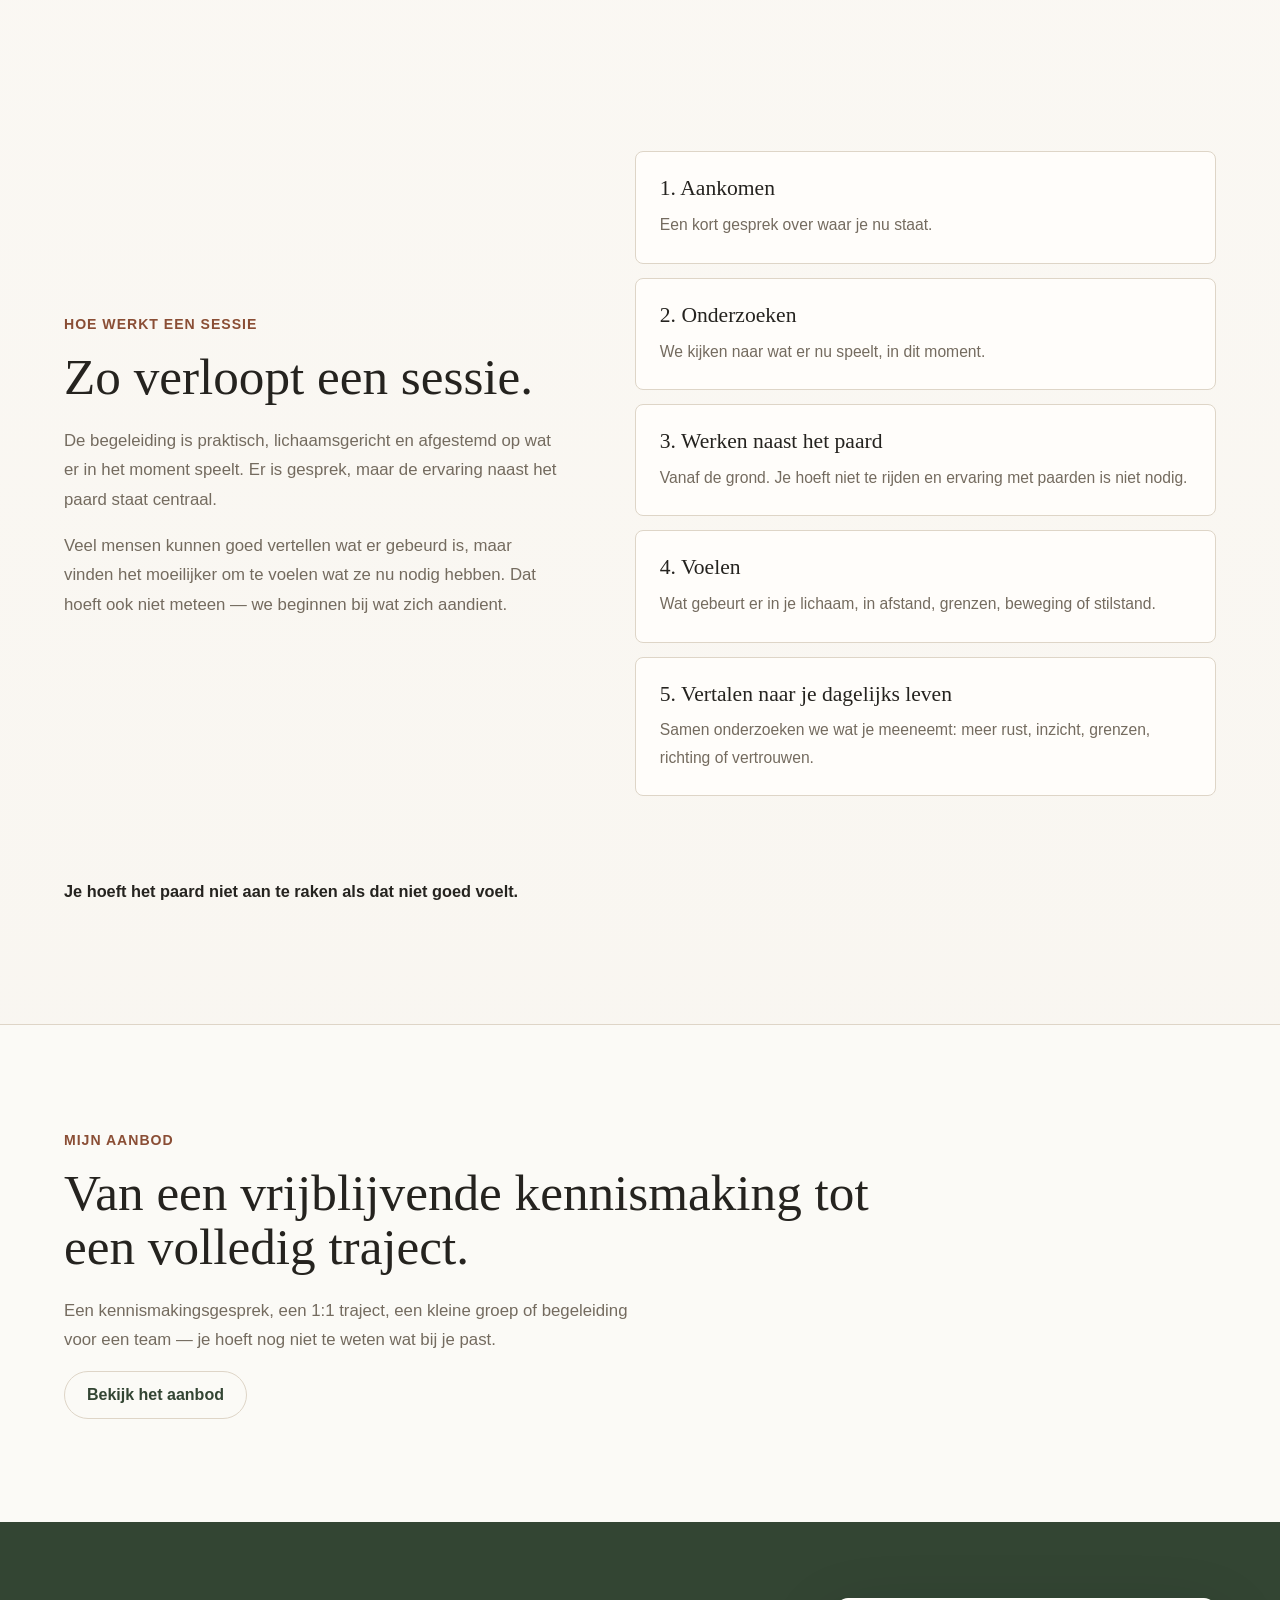
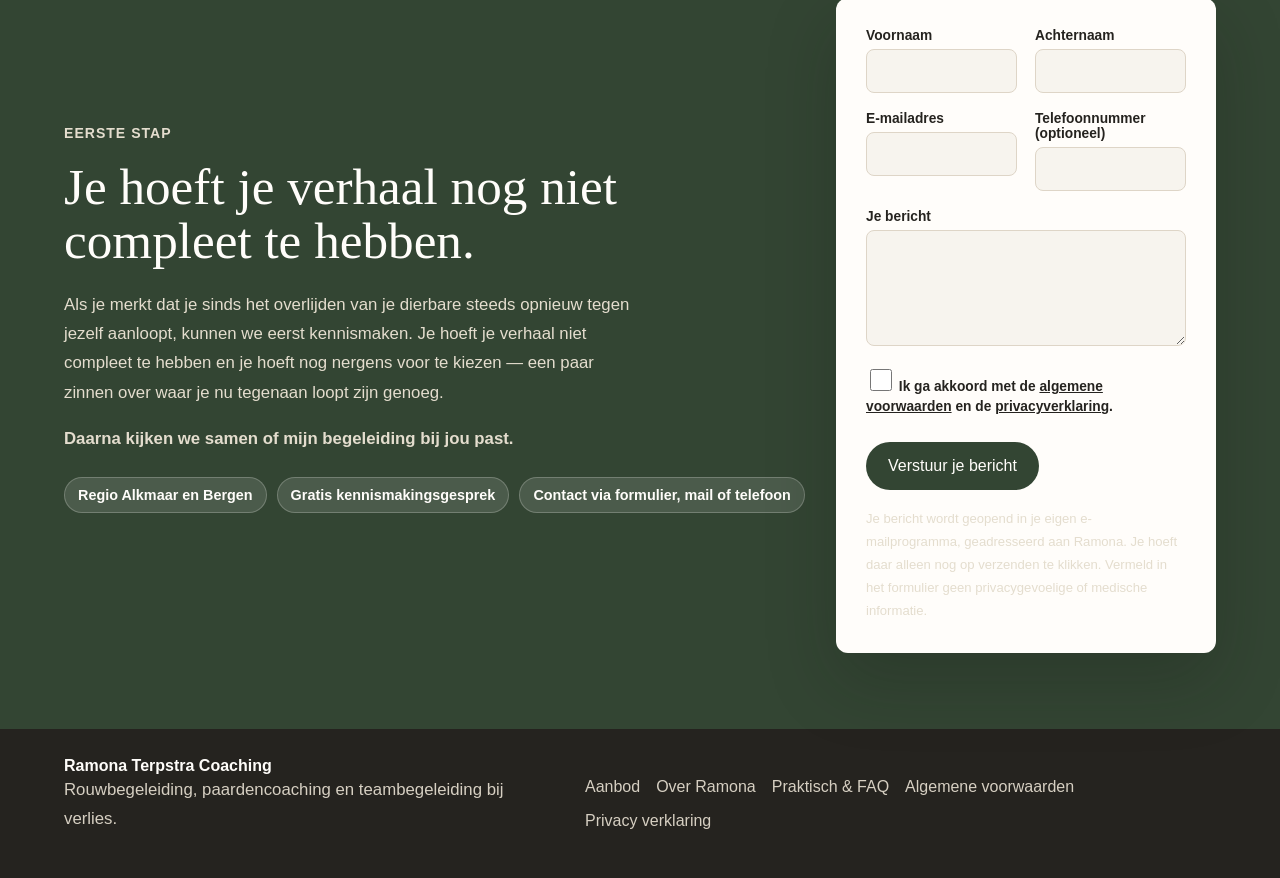
==== commit f67ba076: "Fase 2: tikdoelen, labelcontrast en kortere mobiele tekst Tikdoelen op mobiel: - Footerlinks van 19 " ====
--- a/index.html
+++ b/index.html
@@ -20,8 +20,8 @@
     <meta name="twitter:title" content="Ramona Terpstra Coaching | Rouwbegeleiding met paarden" />
     <meta name="twitter:description" content="Rouwbegeleiding Alkmaar en Bergen: begeleiding na overlijden met gesprek, lichaamswerk en paardencoaching bij rouw. Gratis kennismaking." />
     <meta name="twitter:image" content="https://ramona-terpstra-coaching.vercel.app/images/hero.jpeg" />
-    <link rel="icon" type="image/png" href="images/logo.png" />
-    <link rel="apple-touch-icon" href="images/logo.png" />
+    <link rel="icon" type="image/png" sizes="32x32" href="images/favicon-32.png" />
+    <link rel="apple-touch-icon" href="images/apple-touch-icon.png" />
     <link rel="stylesheet" href="styles.css" />
   </head>
   <body>
@@ -56,15 +56,15 @@
           <h1>Je herkent jezelf niet meer sinds het overlijden.</h1>
           <p class="lead">
             Je gaat door met je leven, maar merkt dat jij niet meer dezelfde
-            bent. Wat je altijd hielp, werkt niet meer vanzelfsprekend. Je
-            reageert anders, voelt anders en soms weet je niet goed meer wat
-            je nodig hebt.
+            bent. <span class="sm-hide">Wat je altijd hielp, werkt niet meer
+            vanzelfsprekend. </span>Je reageert anders, voelt anders en soms
+            weet je niet goed meer wat je nodig hebt.
           </p>
           <p>
             Ramona begeleidt volwassenen die na een overlijden vastlopen in
-            zichzelf, hun lichaam, hun grenzen of hun vertrouwen.
-            Lichaamsgericht, ervaringsgericht en in jouw tempo — waar
-            passend werken we samen met de paarden.
+            zichzelf<span class="sm-hide">, hun lichaam, hun grenzen of hun
+            vertrouwen</span>. Lichaamsgericht, ervaringsgericht en in jouw
+            tempo — waar passend werken we samen met de paarden.
           </p>
           <div class="hero-actions">
             <a class="button primary" href="#contact">Plan een gratis kennismaking</a>
@@ -149,16 +149,16 @@
             goede uitkomst. We kijken samen naar wat er gebeurt wanneer jij
             contact maakt, afstand neemt, beweegt, stilvalt of een grens
             voelt — niet om het gedrag van het paard te verklaren, maar om te
-            onderzoeken wat het bij jou oproept: wat voel je in je lichaam,
-            wanneer blijf je bij jezelf, wanneer raak je jezelf kwijt en waar
-            vertrouw je op wat je voelt?
+            onderzoeken wat het bij jou oproept<span class="sm-hide">: wat voel
+            je in je lichaam, wanneer blijf je bij jezelf, wanneer raak je
+            jezelf kwijt en waar vertrouw je op wat je voelt</span>?
           </p>
           <p>
             Tijdens een sessie onderzoek je samen met Ramona en het paard wat
             er gebeurt. Het paard kan iets zichtbaar maken wat je met je
-            hoofd al lang probeert te begrijpen. Je hoeft niet te rijden,
-            niets te kunnen en niets te bewijzen. Het gaat om inzicht, rust
-            en richting.
+            hoofd al lang probeert te begrijpen. <span class="sm-hide">Je hoeft
+            niet te rijden, niets te kunnen en niets te bewijzen. </span>Het
+            gaat om inzicht, rust en richting.
           </p>
           <p><strong>Het paard is geen oplossing en geen trucje</strong> — het is een ingang om te ervaren wat er in jou leeft.</p>
           <ul class="method-strip" aria-label="Thema's">
--- a/styles.css
+++ b/styles.css
@@ -6,7 +6,7 @@
   --line: #ded5c7;
   --sage: #687965;
   --sage-dark: #334533;
-  --clay: #a6634a;
+  --clay: #8a4e35;
   --gold: #c1a46c;
   --moss: #d8dfd0;
 }
@@ -59,6 +59,7 @@
   display: flex;
   gap: 10px;
   font-weight: 700;
+  min-height: 44px;
   min-width: 220px;
 }
 
@@ -108,10 +109,10 @@
   display: none;
   flex-direction: column;
   gap: 5px;
-  height: 40px;
+  height: 44px;
   justify-content: center;
   padding: 0;
-  width: 40px;
+  width: 44px;
 }
 
 .nav-toggle span {
@@ -847,8 +848,10 @@
 }
 
 .form-checkbox input {
-  margin-top: 3px;
-  width: auto;
+  flex: none;
+  height: 22px;
+  margin-top: 1px;
+  width: 22px;
 }
 
 .form-checkbox a {
@@ -1253,7 +1256,13 @@
 
   .footer-links {
     flex-direction: column;
-    gap: 8px;
+    gap: 0;
+  }
+
+  .footer-links a {
+    align-items: center;
+    display: flex;
+    min-height: 44px;
   }
 }
 
@@ -1343,3 +1352,21 @@
     transition: none;
   }
 }
+
+/* Ruimere aanraakgebieden voor tekstlinks binnen lopende tekst (mobiel) */
+@media (max-width: 620px) {
+  details p a,
+  .practical-grid p a,
+  .form-checkbox a {
+    display: inline-block;
+    padding: 6px 2px;
+  }
+}
+
+/* Zinsdelen die op kleine schermen wegvallen om de pagina korter te houden.
+   Geen dubbele tekst in de HTML: dit zijn de enige plekken waar ze staan. */
+@media (max-width: 620px) {
+  .sm-hide {
+    display: none;
+  }
+}
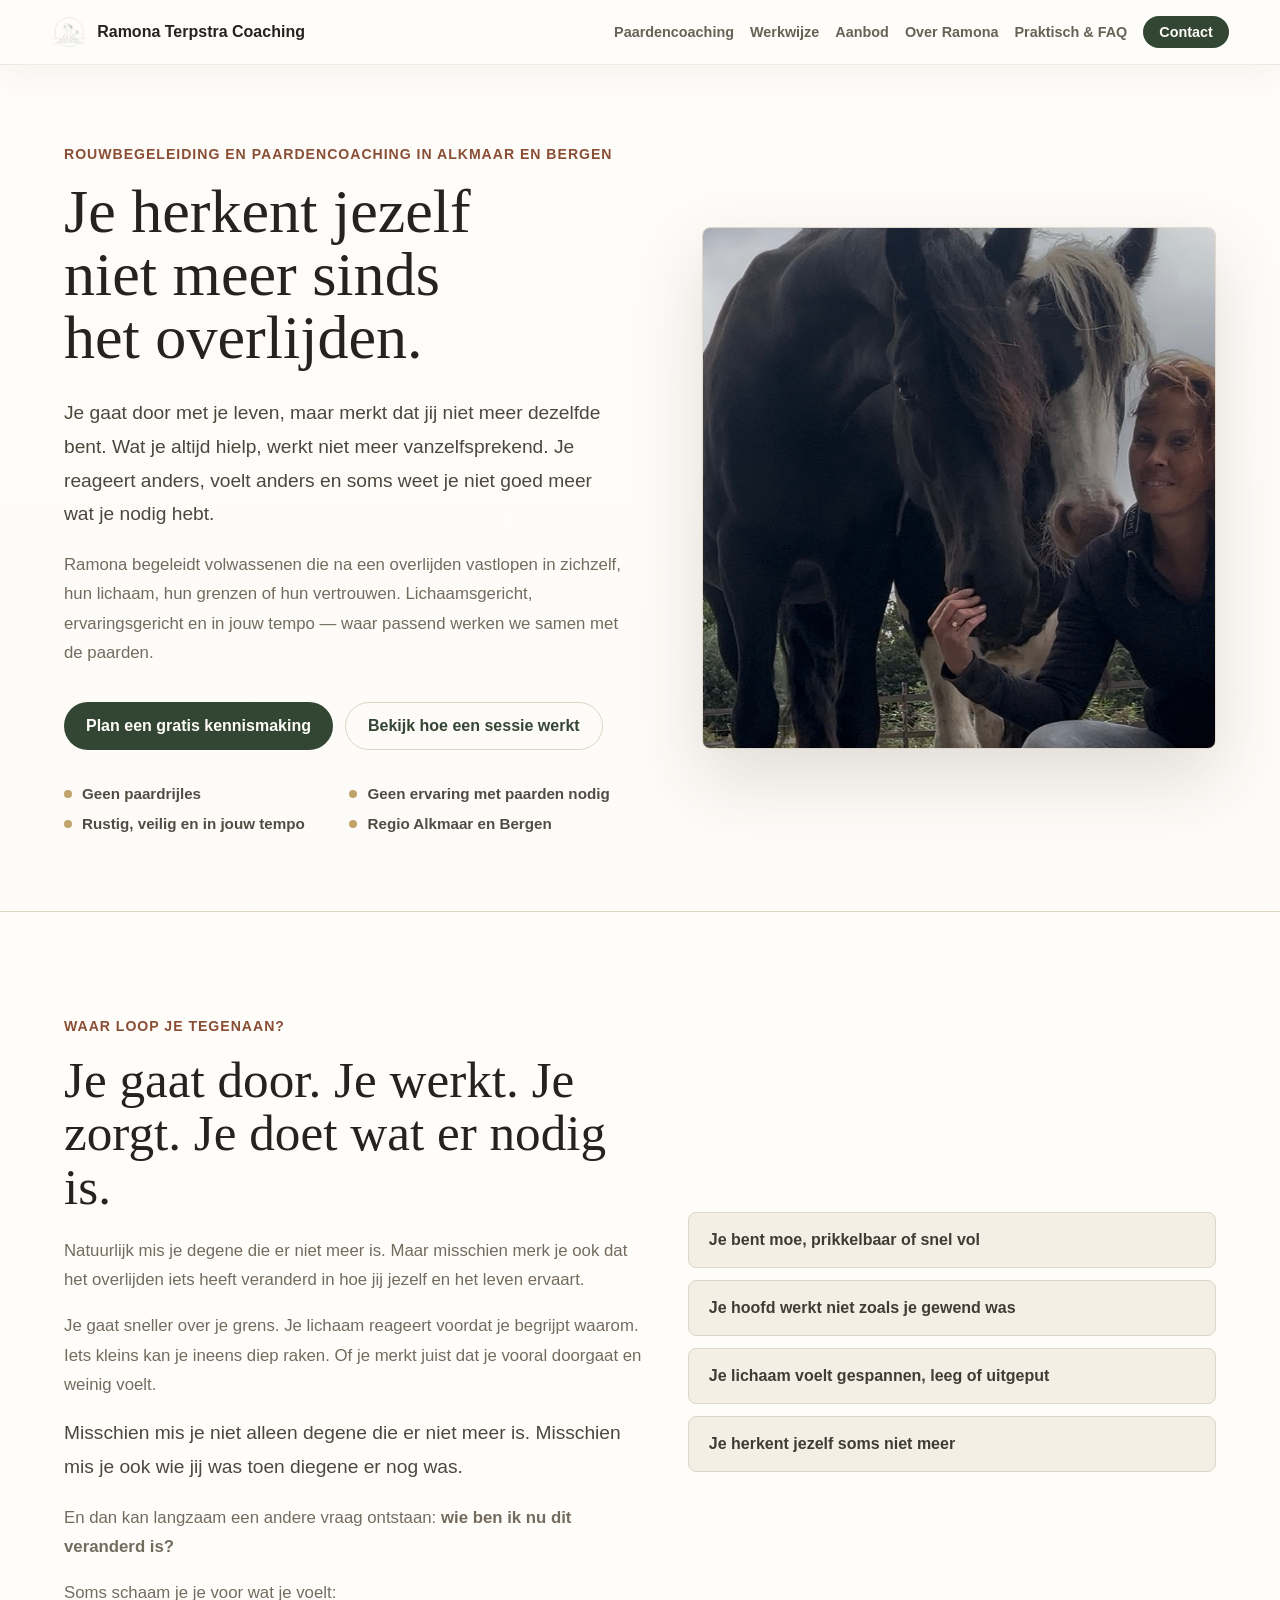
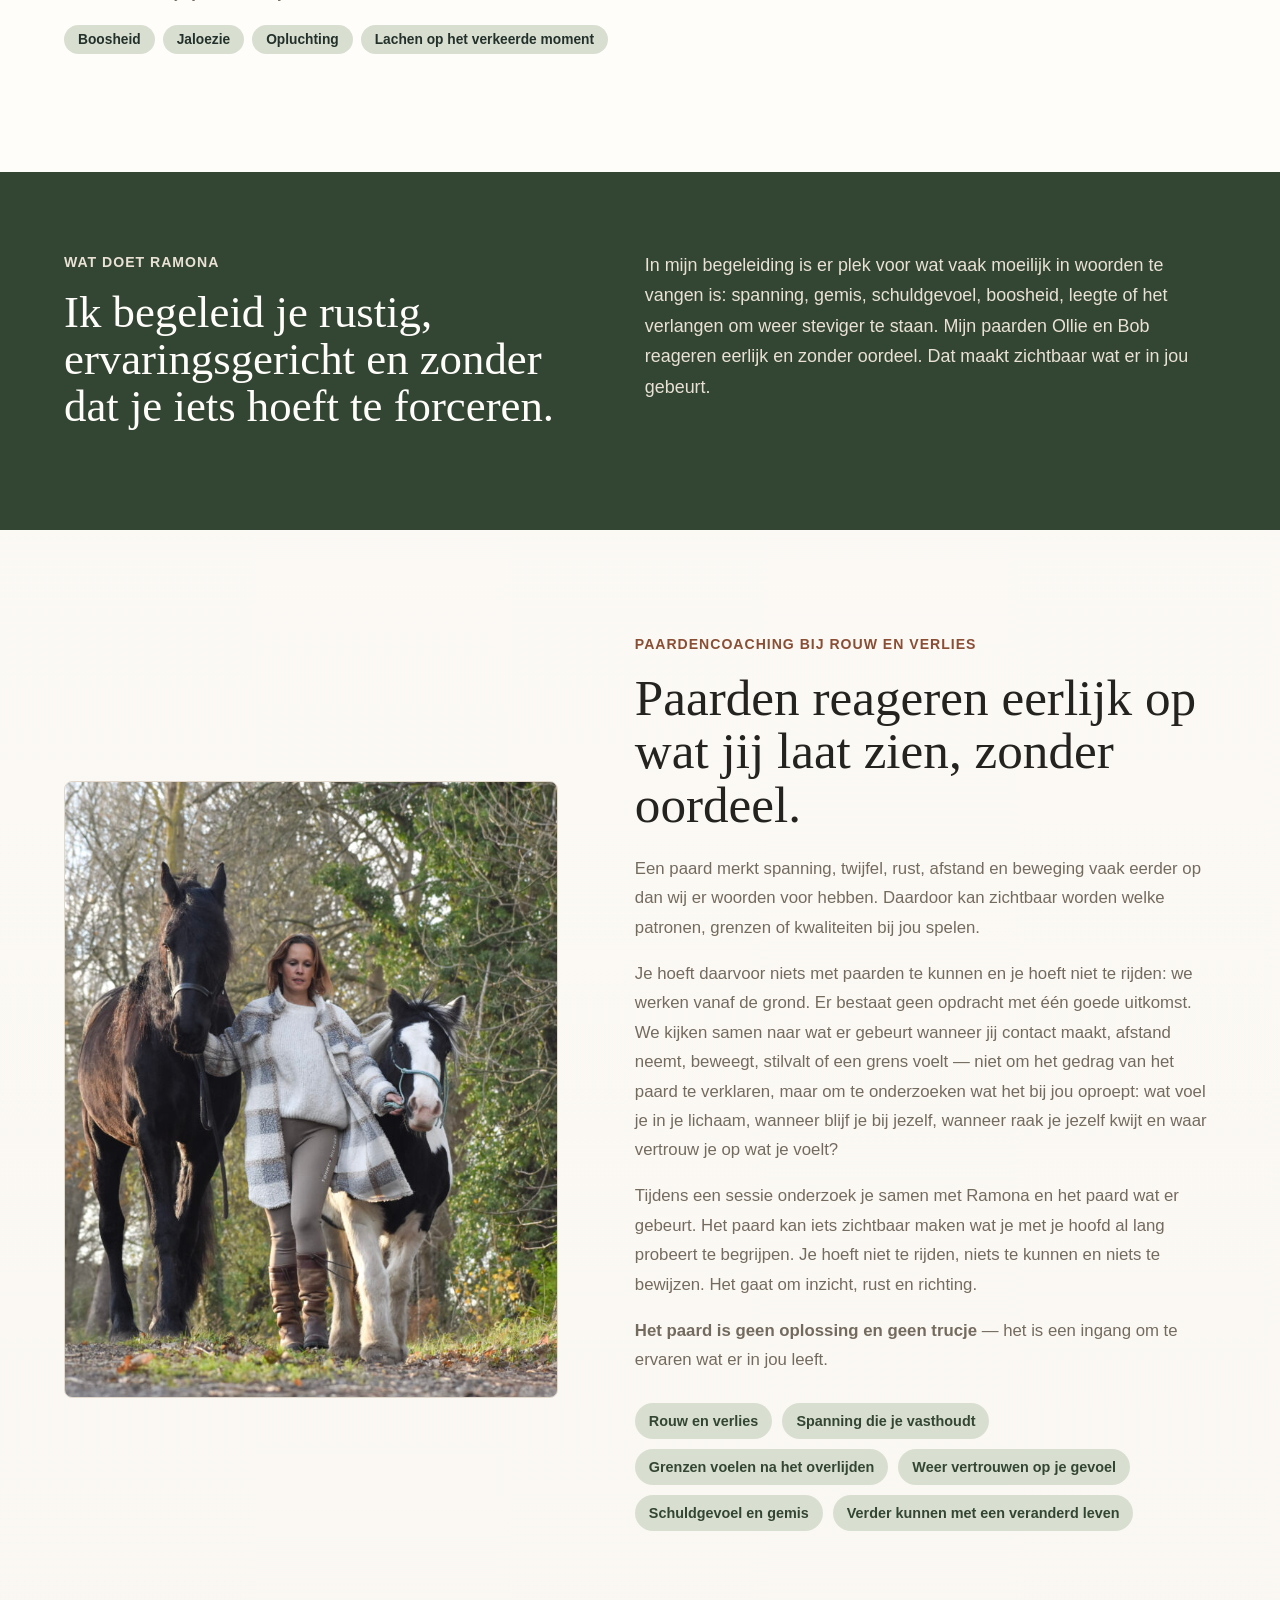
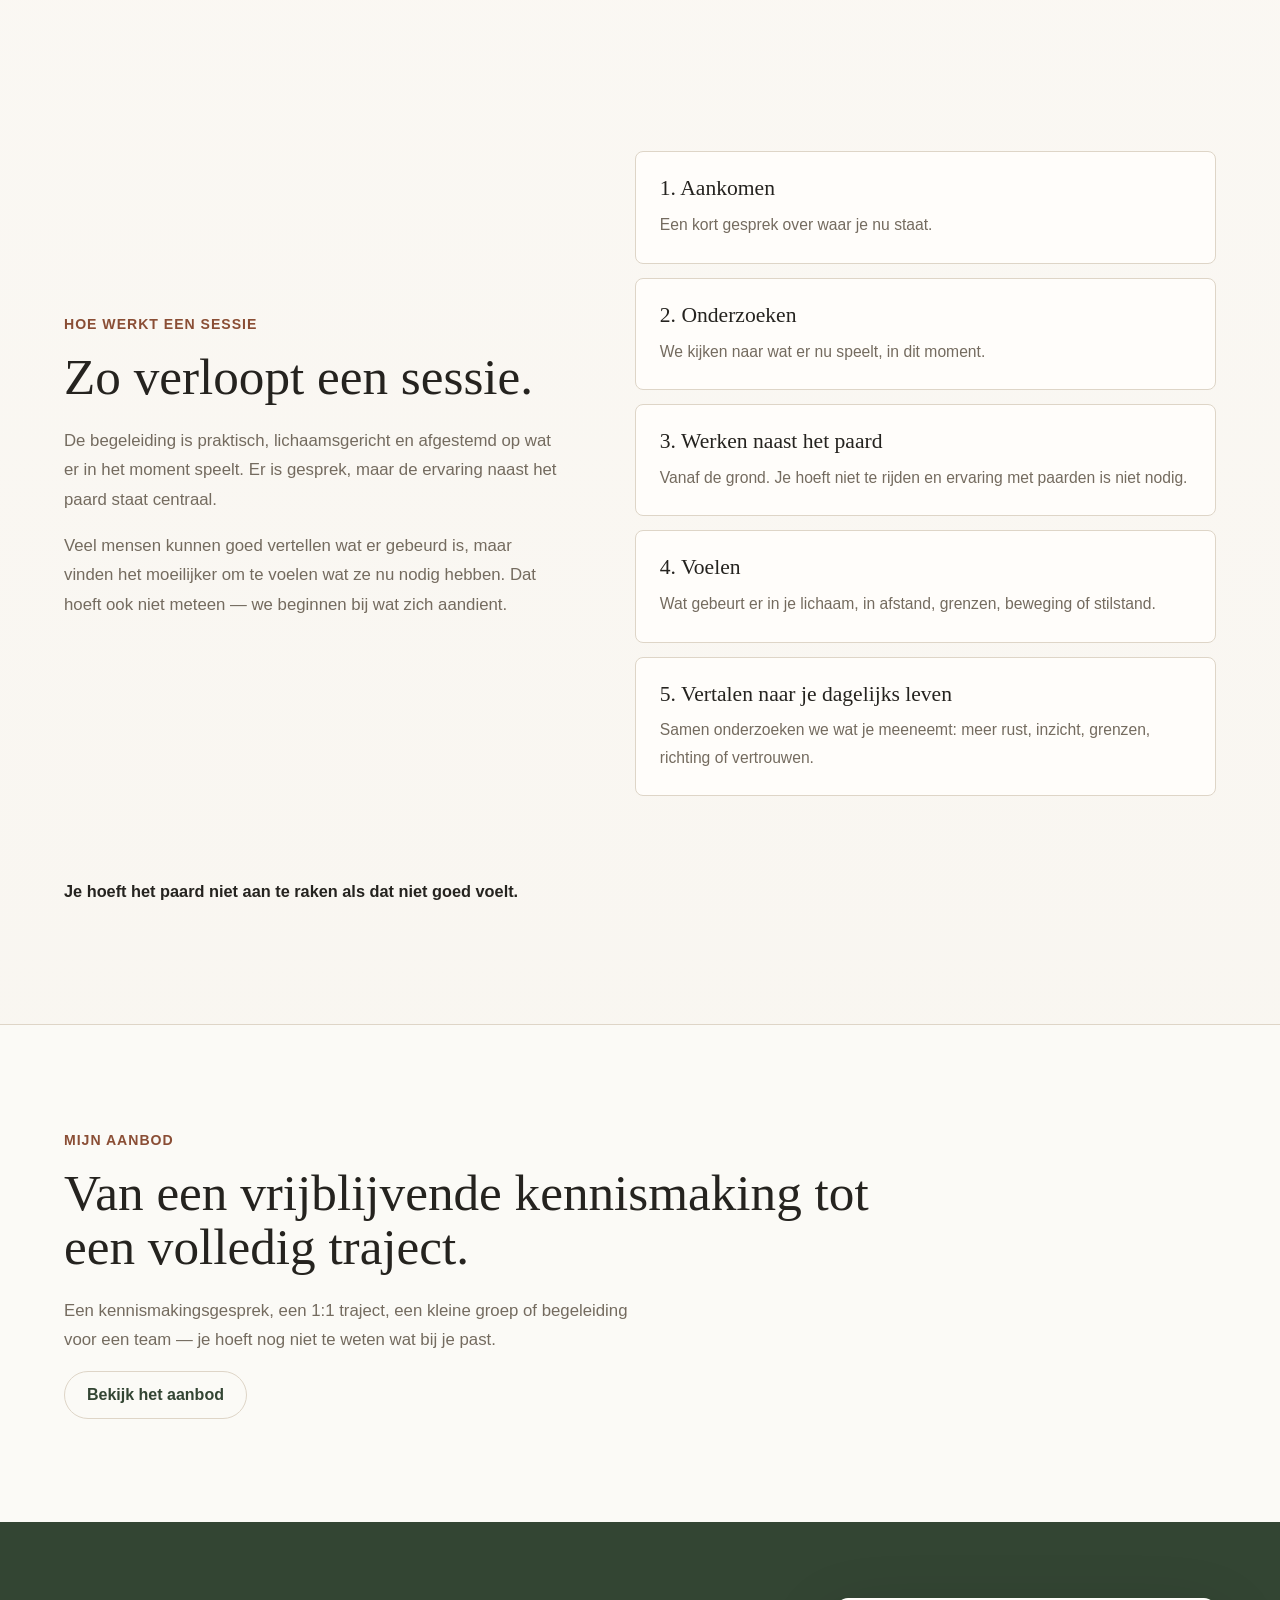
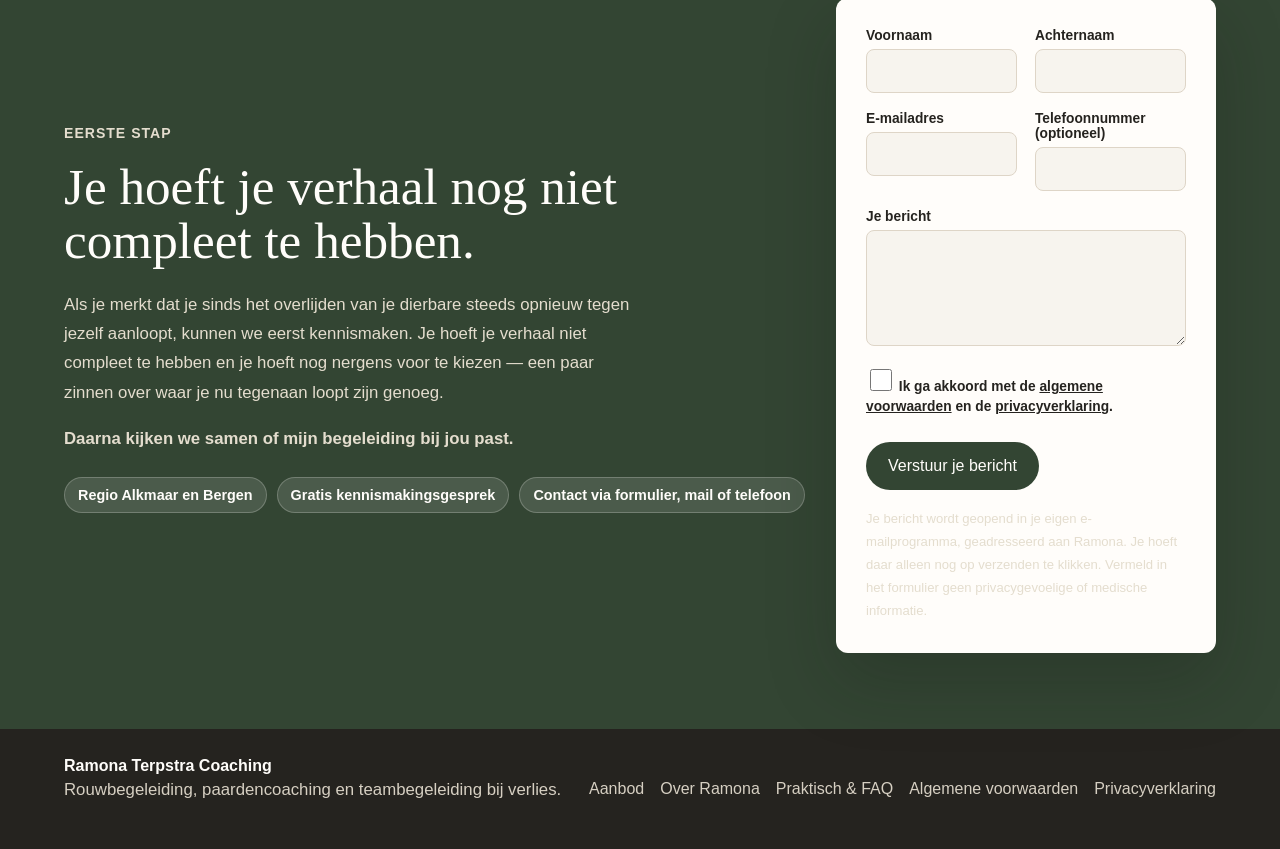
==== commit e217477a: "Eigen voorwaarden- en privacypagina, formulier naar zakelijk adres De voorwaarden en privacyverklari" ====
--- a/index.html
+++ b/index.html
@@ -272,9 +272,9 @@
             <input type="checkbox" id="akkoord" name="akkoord" required />
             <span>
               Ik ga akkoord met de
-              <a href="https://www.ramonaterpstra.nl/algemene-voorwaarden/" target="_blank" rel="noreferrer">algemene voorwaarden</a>
+              <a href="voorwaarden.html">algemene voorwaarden</a>
               en de
-              <a href="https://www.ramonaterpstra.nl/privacy-verklaring/" target="_blank" rel="noreferrer">privacyverklaring</a>.
+              <a href="privacy.html">privacyverklaring</a>.
             </span>
           </label>
           <p class="form-status" id="form-status" role="alert" hidden></p>
@@ -298,8 +298,8 @@
         <a href="aanbod.html">Aanbod</a>
         <a href="over-ramona.html">Over Ramona</a>
         <a href="praktisch.html">Praktisch &amp; FAQ</a>
-        <a href="https://www.ramonaterpstra.nl/algemene-voorwaarden/">Algemene voorwaarden</a>
-        <a href="https://www.ramonaterpstra.nl/privacy-verklaring/">Privacy verklaring</a>
+        <a href="voorwaarden.html">Algemene voorwaarden</a>
+        <a href="privacy.html">Privacyverklaring</a>
       </div>
     </footer>
 
--- a/styles.css
+++ b/styles.css
@@ -1370,3 +1370,29 @@
     display: none;
   }
 }
+
+/* Juridische pagina's: doorlopende tekst met duidelijke tussenkoppen */
+.legal .section-intro {
+  max-width: 68ch;
+}
+
+.legal h2 {
+  font-size: clamp(1.3rem, 2vw, 1.6rem);
+  margin-bottom: 12px;
+  margin-top: 40px;
+}
+
+.legal ul {
+  color: var(--muted);
+  display: grid;
+  gap: 8px;
+  line-height: 1.7;
+  margin: 0 0 16px;
+  padding-left: 20px;
+}
+
+.legal a {
+  color: var(--sage-dark);
+  font-weight: 700;
+  text-decoration: underline;
+}
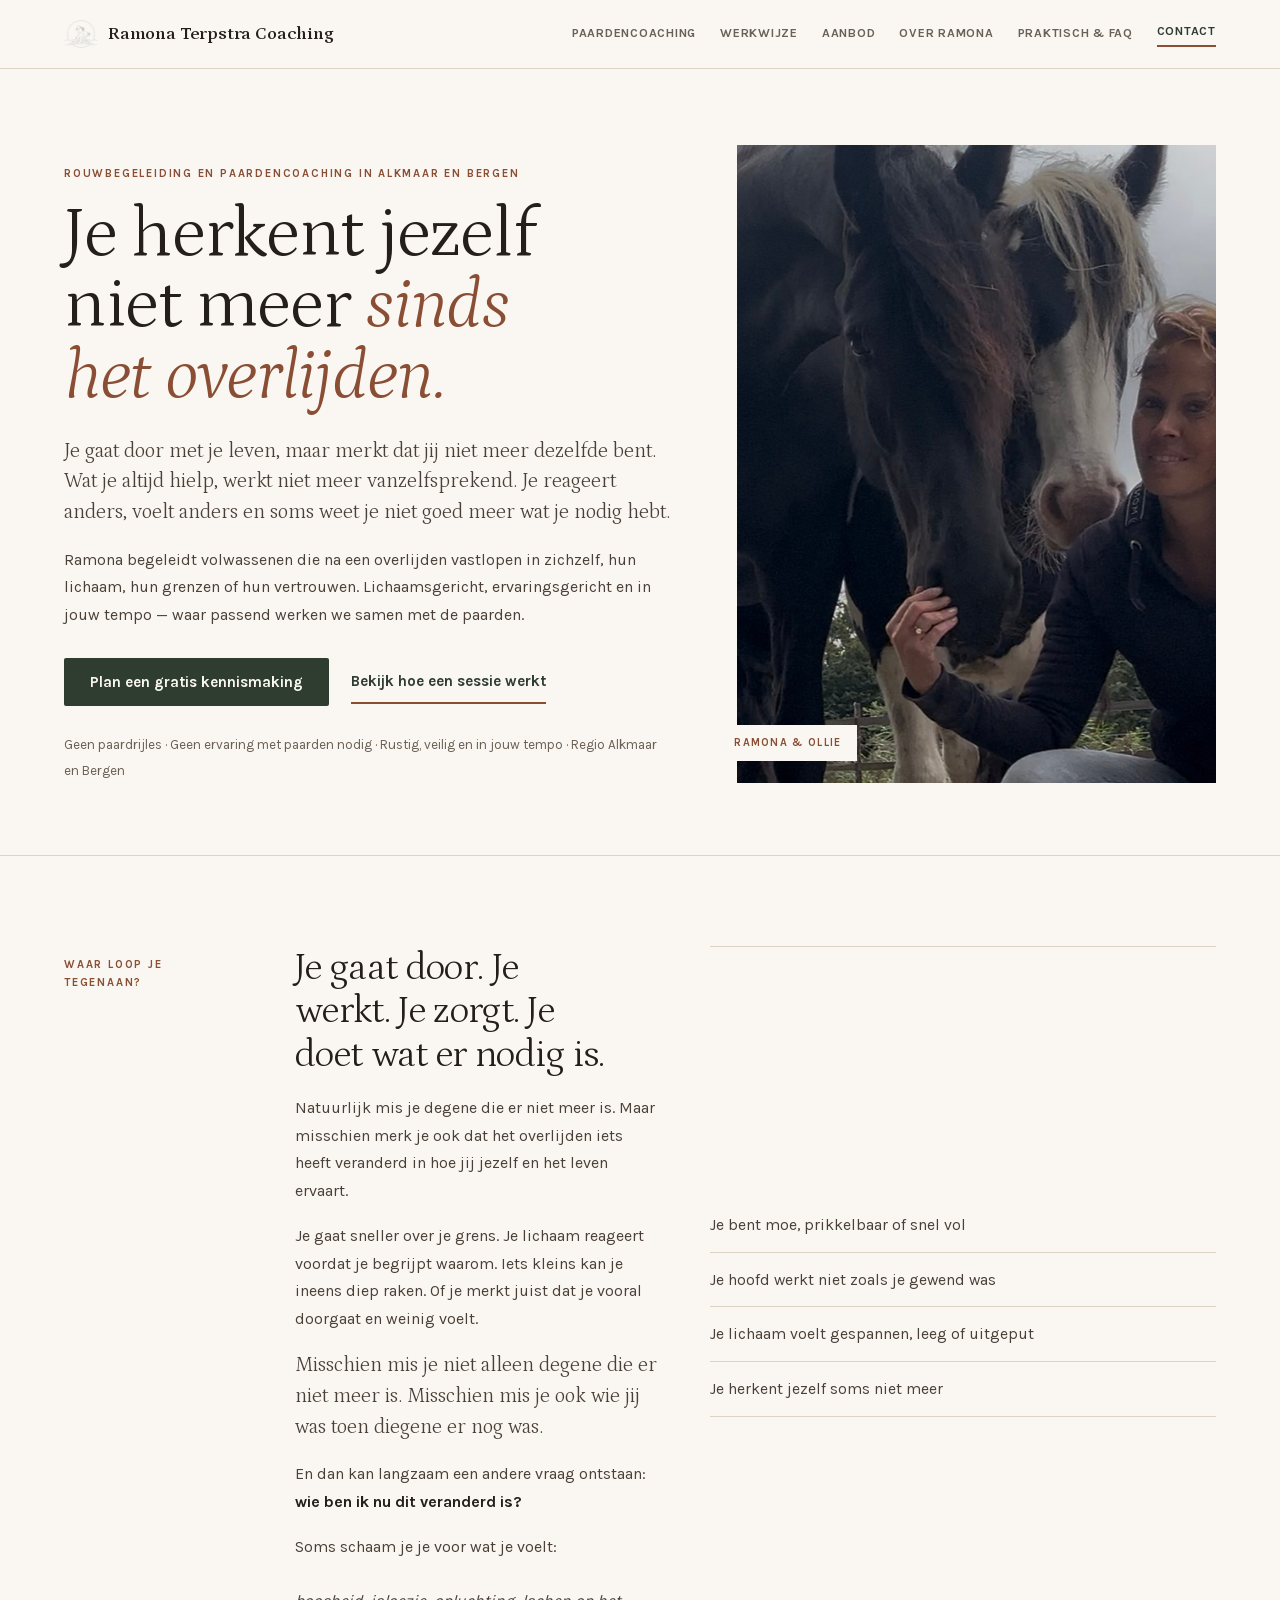
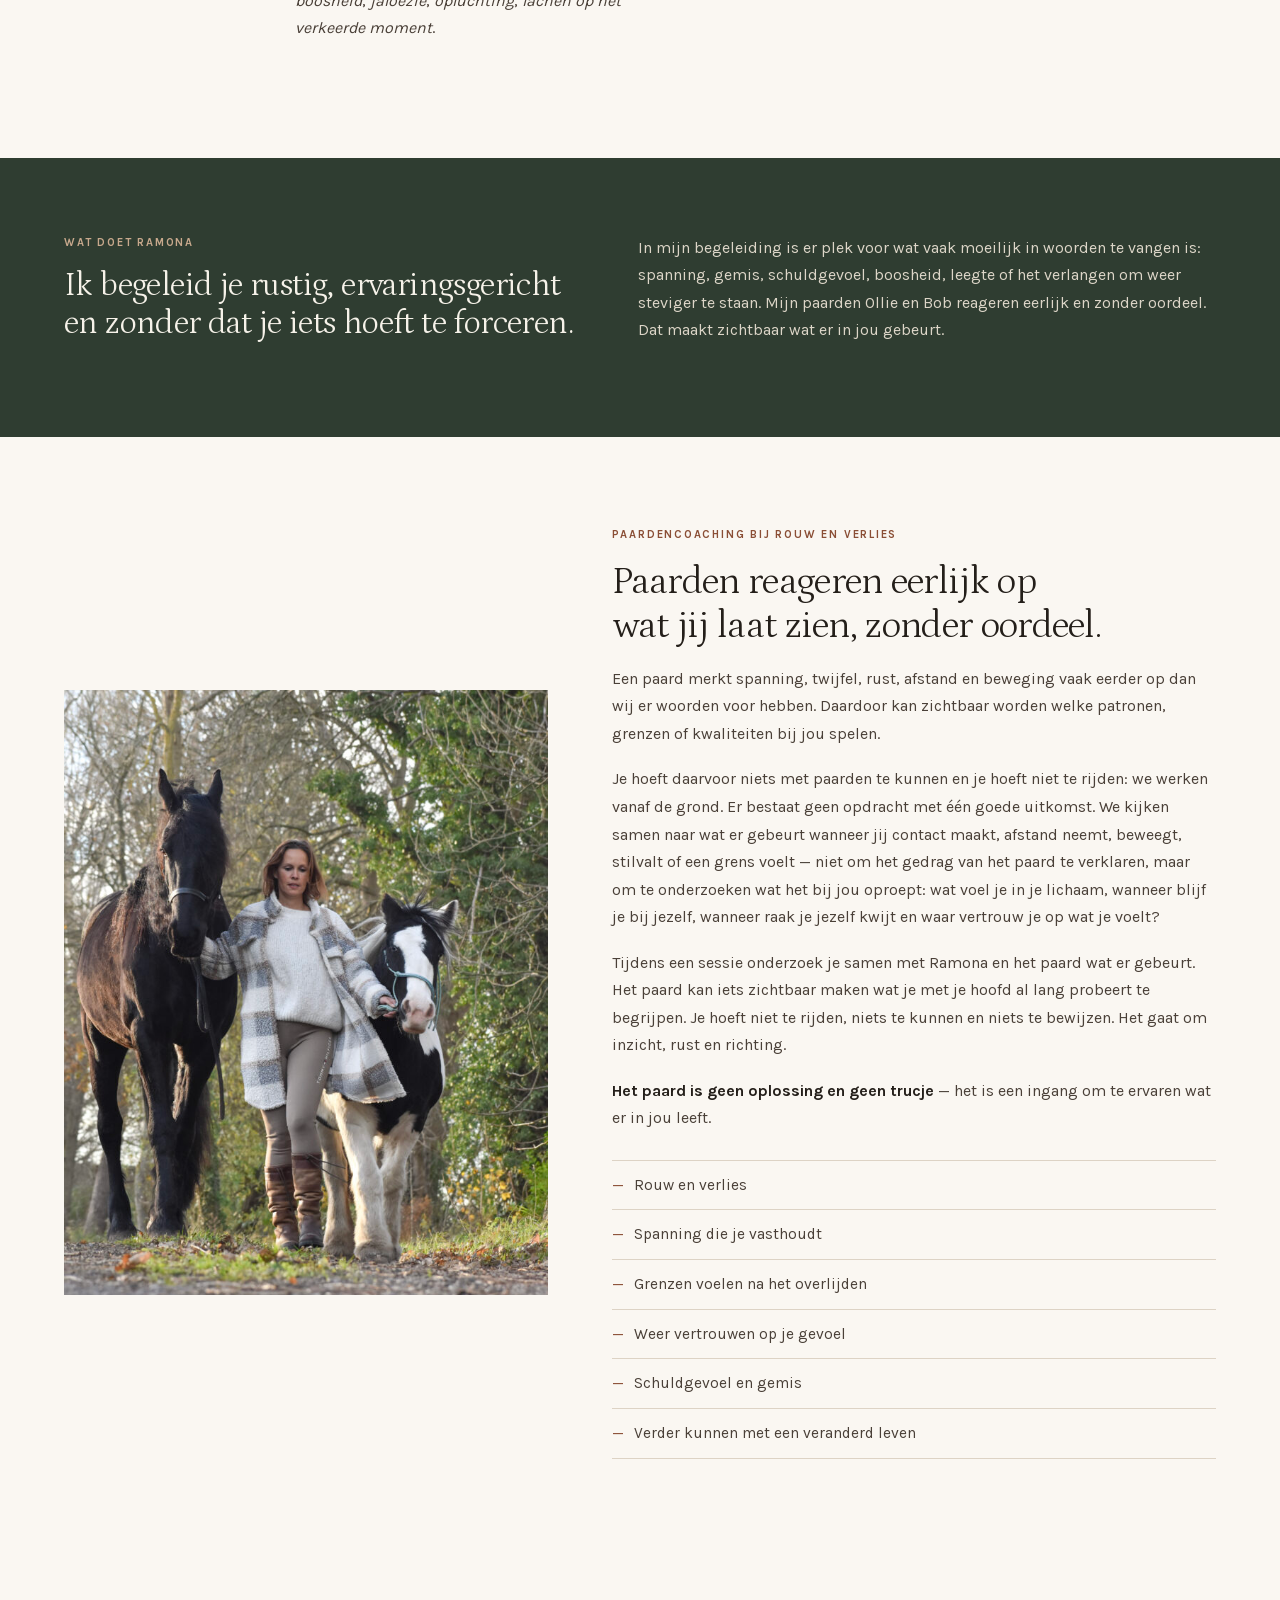
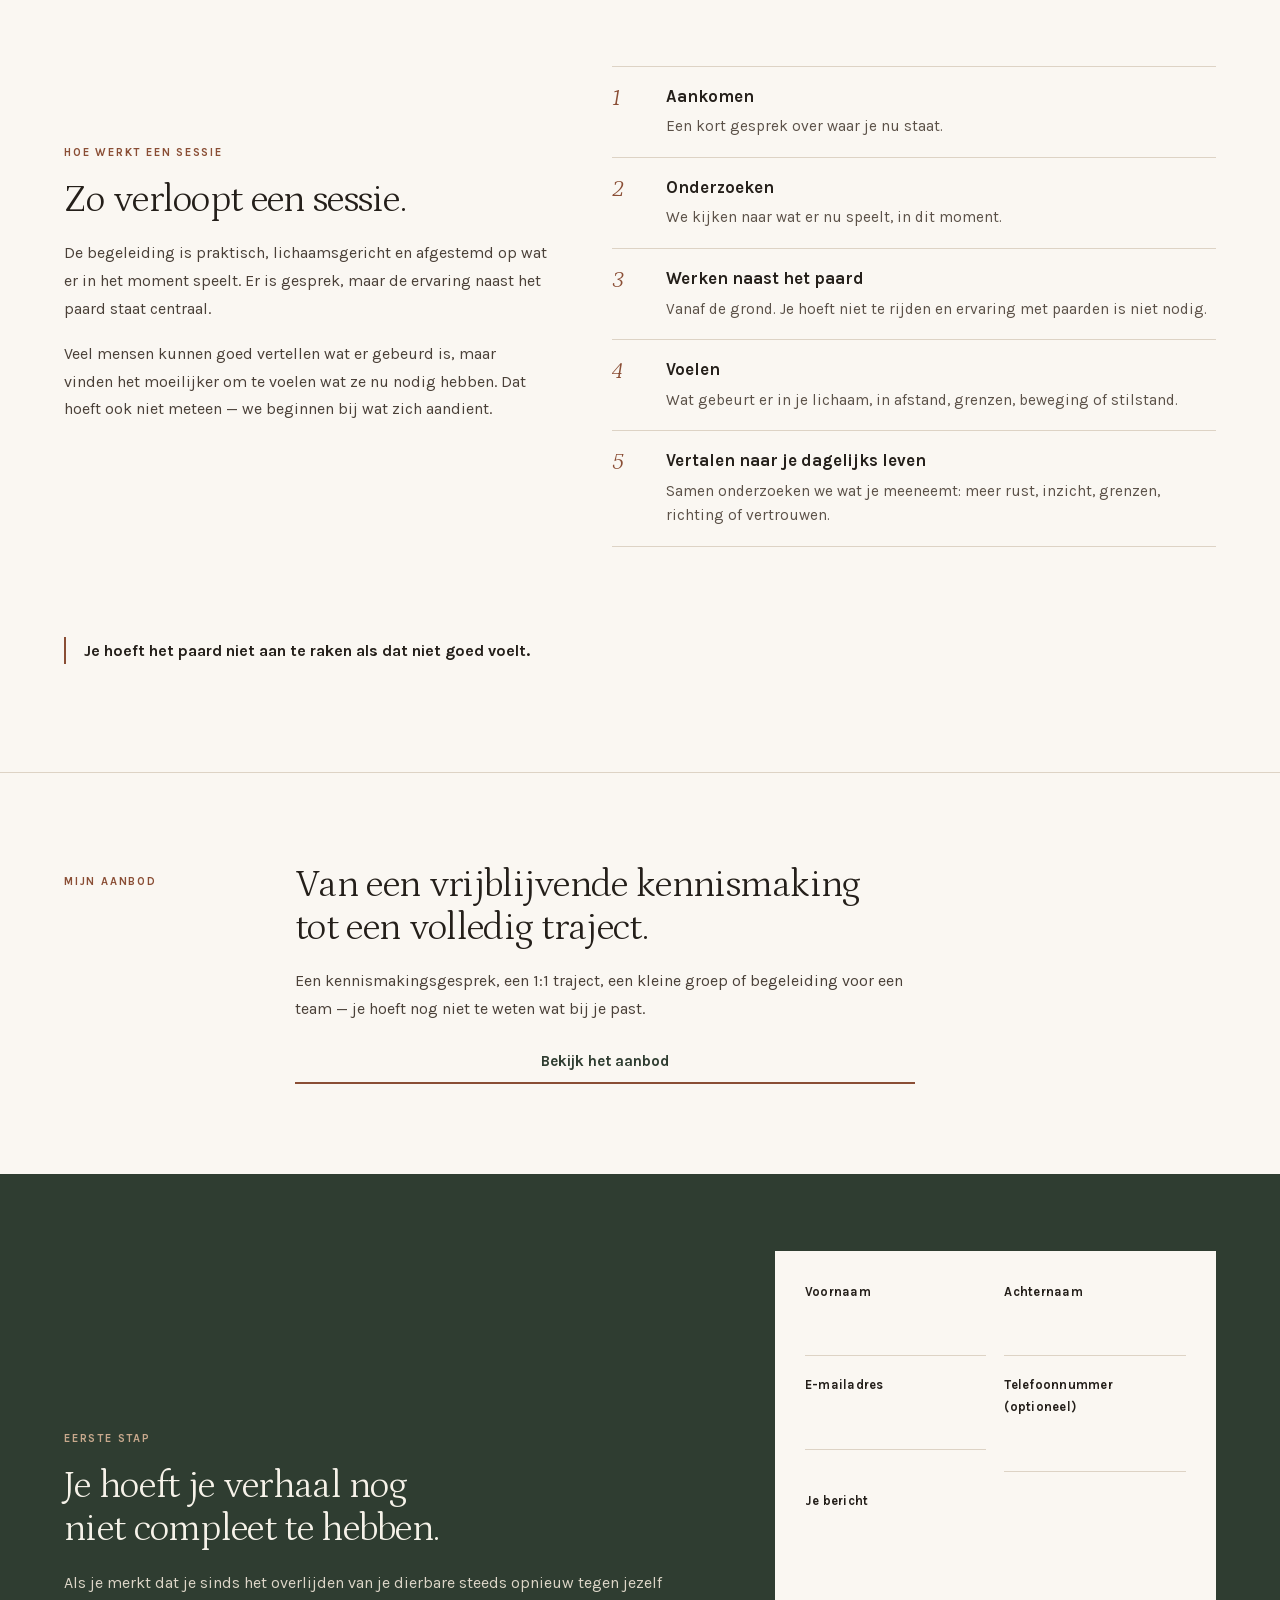
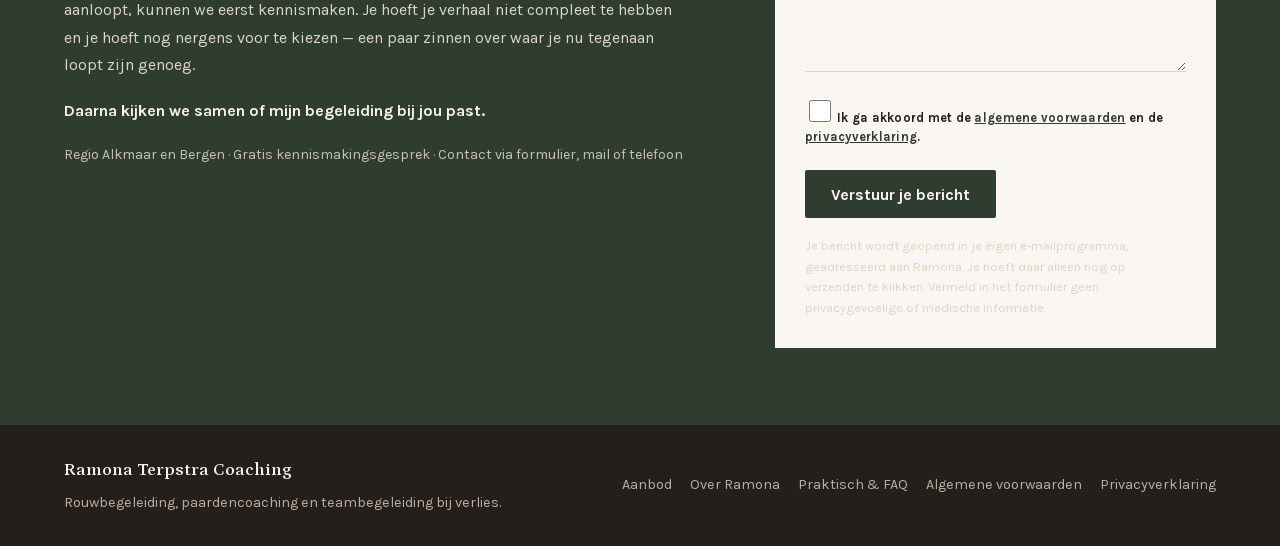
==== commit aba680de: "Ontwerprichting A: redactionele vormgeving over de hele site Petrona (kop) en Karla (tekst) vervange" ====
--- a/index.html
+++ b/index.html
@@ -22,6 +22,8 @@
     <meta name="twitter:image" content="https://ramona-terpstra-coaching.vercel.app/images/hero.jpeg" />
     <link rel="icon" type="image/png" sizes="32x32" href="images/favicon-32.png" />
     <link rel="apple-touch-icon" href="images/apple-touch-icon.png" />
+    <link rel="preload" href="fonts/petrona-latin.woff2" as="font" type="font/woff2" crossorigin />
+    <link rel="preload" href="fonts/karla-latin.woff2" as="font" type="font/woff2" crossorigin />
     <link rel="stylesheet" href="styles.css" />
   </head>
   <body>
@@ -53,7 +55,7 @@
       <section class="hero" id="top">
         <div class="hero-copy">
           <p class="eyebrow">Rouwbegeleiding en paardencoaching in Alkmaar en Bergen</p>
-          <h1>Je herkent jezelf niet meer sinds het overlijden.</h1>
+          <h1>Je herkent jezelf niet meer <em>sinds het overlijden.</em></h1>
           <p class="lead">
             Je gaat door met je leven, maar merkt dat jij niet meer dezelfde
             bent. <span class="sm-hide">Wat je altijd hielp, werkt niet meer
@@ -79,6 +81,7 @@
         </div>
         <div class="hero-image">
           <img src="images/hero.jpeg" alt="Ramona Terpstra met een paard in een rustige buitenomgeving" width="909" height="753" fetchpriority="high" />
+          <span class="hero-caption">Ramona &amp; Ollie</span>
         </div>
       </section>
 
@@ -189,23 +192,23 @@
         </div>
         <div class="step-list">
           <article>
-            <h3>1. Aankomen</h3>
+            <span class="step-n" aria-hidden="true">1</span><h3>Aankomen</h3>
             <p>Een kort gesprek over waar je nu staat.</p>
           </article>
           <article>
-            <h3>2. Onderzoeken</h3>
+            <span class="step-n" aria-hidden="true">2</span><h3>Onderzoeken</h3>
             <p>We kijken naar wat er nu speelt, in dit moment.</p>
           </article>
           <article>
-            <h3>3. Werken naast het paard</h3>
+            <span class="step-n" aria-hidden="true">3</span><h3>Werken naast het paard</h3>
             <p>Vanaf de grond. Je hoeft niet te rijden en ervaring met paarden is niet nodig.</p>
           </article>
           <article>
-            <h3>4. Voelen</h3>
+            <span class="step-n" aria-hidden="true">4</span><h3>Voelen</h3>
             <p>Wat gebeurt er in je lichaam, in afstand, grenzen, beweging of stilstand.</p>
           </article>
           <article>
-            <h3>5. Vertalen naar je dagelijks leven</h3>
+            <span class="step-n" aria-hidden="true">5</span><h3>Vertalen naar je dagelijks leven</h3>
             <p>Samen onderzoeken we wat je meeneemt: meer rust, inzicht, grenzen, richting of vertrouwen.</p>
           </article>
         </div>
--- a/styles.css
+++ b/styles.css
@@ -1,15 +1,70 @@
+/* ==========================================================================
+   Ramona Terpstra Coaching — ontwerprichting A (redactioneel)
+   Letters worden zelf gehost: geen verbinding met Google, CSP blijft 'self'.
+   ========================================================================== */
+
+@font-face {
+  font-family: "Petrona";
+  font-style: normal;
+  font-weight: 300 600;
+  font-display: swap;
+  src: url("fonts/petrona-latin.woff2") format("woff2");
+  unicode-range: U+0000-00FF, U+0131, U+0152-0153, U+02BB-02BC, U+02C6, U+02DA,
+    U+02DC, U+0304, U+0308, U+0329, U+2000-206F, U+20AC, U+2122, U+2191, U+2193,
+    U+2212, U+2215, U+FEFF, U+FFFD;
+}
+
+@font-face {
+  font-family: "Petrona";
+  font-style: italic;
+  font-weight: 300 600;
+  font-display: swap;
+  src: url("fonts/petrona-italic-latin.woff2") format("woff2");
+  unicode-range: U+0000-00FF, U+0131, U+0152-0153, U+02BB-02BC, U+02C6, U+02DA,
+    U+02DC, U+0304, U+0308, U+0329, U+2000-206F, U+20AC, U+2122, U+2191, U+2193,
+    U+2212, U+2215, U+FEFF, U+FFFD;
+}
+
+@font-face {
+  font-family: "Karla";
+  font-style: normal;
+  font-weight: 400 700;
+  font-display: swap;
+  src: url("fonts/karla-latin.woff2") format("woff2");
+  unicode-range: U+0000-00FF, U+0131, U+0152-0153, U+02BB-02BC, U+02C6, U+02DA,
+    U+02DC, U+0304, U+0308, U+0329, U+2000-206F, U+20AC, U+2122, U+2191, U+2193,
+    U+2212, U+2215, U+FEFF, U+FFFD;
+}
+
+/* --------------------------------------------------------------------------
+   Kleuren — alle combinaties nagerekend op WCAG AA (>= 4.5)
+   -------------------------------------------------------------------------- */
+
 :root {
-  --background: #f7f4ee;
-  --foreground: #25231f;
-  --muted: #746b5f;
-  --paper: #fffdfa;
-  --line: #ded5c7;
-  --sage: #687965;
-  --sage-dark: #334533;
-  --clay: #8a4e35;
-  --gold: #c1a46c;
-  --moss: #d8dfd0;
-}
+  --paper: #faf7f2;        /* ondergrond                                      */
+  --paper-2: #f2ede4;      /* rustig tweede vlak                              */
+  --ink: #241f1a;          /* koppen                       15.28 op paper     */
+  --body: #4a4038;         /* lopende tekst                 9.44 op paper     */
+  --soft: #5b5148;         /* bijschrift, secundaire tekst  7.24 op paper     */
+  --muted: #6b6055;        /* kleine tekst                  5.73 op paper     */
+  --rule: #ddd3c5;         /* lijnen                                          */
+  --accent: #8a4e35;       /* labels, accenten              6.10 op paper     */
+  --green: #2f3d31;        /* donkere vlakken en knoppen                      */
+  --green-head: #f6f2e9;   /* kop op groen                 10.26              */
+  --green-body: #ddd6c8;   /* tekst op groen                7.93              */
+  --green-label: #c8a98d;  /* label op groen                5.19              */
+  --night: #241f1a;        /* voet                                            */
+  --night-body: #b8b0a3;   /* tekst in de voet              7.60 op night     */
+
+  --serif: "Petrona", Georgia, "Times New Roman", serif;
+  --sans: "Karla", "Helvetica Neue", Arial, sans-serif;
+
+  --gutter: clamp(20px, 5vw, 76px);
+}
+
+/* --------------------------------------------------------------------------
+   Basis
+   -------------------------------------------------------------------------- */
 
 * {
   box-sizing: border-box;
@@ -20,12 +75,13 @@
 }
 
 body {
+  background: var(--paper);
+  color: var(--body);
+  font-family: var(--sans);
+  font-size: 1rem;
+  line-height: 1.72;
   margin: 0;
-  background:
-    linear-gradient(180deg, rgba(255, 253, 250, 0.94), rgba(247, 244, 238, 0.98)),
-    var(--background);
-  color: var(--foreground);
-  font-family: Arial, Helvetica, sans-serif;
+  -webkit-font-smoothing: antialiased;
 }
 
 a {
@@ -37,74 +93,142 @@
   object-fit: cover;
 }
 
+h1,
+h2,
+h3,
+p {
+  margin-top: 0;
+}
+
+h1,
+h2 {
+  color: var(--ink);
+  font-family: var(--serif);
+  font-weight: 300;
+  letter-spacing: -0.018em;
+  text-wrap: balance;
+}
+
+h1 {
+  font-size: clamp(2.5rem, 5.6vw, 5.2rem);
+  line-height: 0.99;
+  margin-bottom: 24px;
+}
+
+h1 em {
+  color: var(--accent);
+  font-style: italic;
+}
+
+h2 {
+  font-size: clamp(1.75rem, 3vw, 2.9rem);
+  line-height: 1.13;
+  margin-bottom: 18px;
+}
+
+h3 {
+  color: var(--ink);
+  font-family: var(--sans);
+  font-size: 1.05rem;
+  font-weight: 700;
+  line-height: 1.4;
+  margin-bottom: 6px;
+}
+
+p {
+  margin-bottom: 18px;
+}
+
+strong {
+  color: var(--ink);
+  font-weight: 700;
+}
+
+.lead {
+  color: var(--body);
+  font-family: var(--serif);
+  font-size: clamp(1.15rem, 1.6vw, 1.45rem);
+  font-weight: 300;
+  line-height: 1.5;
+}
+
+/* Het label dat op ruime schermen in de kantlijn hangt */
+.eyebrow {
+  color: var(--accent);
+  font-size: 0.7rem;
+  font-weight: 700;
+  letter-spacing: 0.16em;
+  line-height: 1.6;
+  margin: 0 0 16px;
+  text-transform: uppercase;
+}
+
+/* --------------------------------------------------------------------------
+   Kop van de pagina
+   -------------------------------------------------------------------------- */
+
 .site-header {
   align-items: center;
-  backdrop-filter: blur(14px);
-  background: rgba(255, 253, 250, 0.78);
-  border-bottom: 1px solid rgba(222, 213, 199, 0.52);
-  box-shadow: 0 10px 30px rgba(72, 63, 50, 0.05);
+  background: var(--paper);
+  border-bottom: 1px solid var(--rule);
   display: flex;
   gap: 18px;
   justify-content: space-between;
-  left: 0;
-  padding: 10px clamp(18px, 4vw, 56px);
+  padding: 12px var(--gutter);
   position: sticky;
-  right: 0;
   top: 0;
   z-index: 20;
 }
 
 .brand {
   align-items: center;
+  color: var(--ink);
   display: flex;
+  font-family: var(--serif);
+  font-size: 1.12rem;
+  font-weight: 600;
   gap: 10px;
-  font-weight: 700;
+  letter-spacing: -0.01em;
   min-height: 44px;
-  min-width: 220px;
 }
 
 .brand img {
   height: auto;
   object-fit: contain;
-  opacity: 0.78;
-  width: 36px;
+  opacity: 0.85;
+  width: 34px;
 }
 
 nav {
   align-items: center;
   display: flex;
   flex-wrap: wrap;
-  gap: 16px;
+  gap: 24px;
   justify-content: flex-end;
 }
 
 nav a {
-  color: #686155;
-  font-size: 0.9rem;
-  font-weight: 650;
+  color: var(--muted);
+  font-size: 0.78rem;
+  font-weight: 700;
+  letter-spacing: 0.06em;
+  text-transform: uppercase;
 }
 
 nav a:hover {
-  color: var(--sage-dark);
+  color: var(--ink);
 }
 
 nav a.nav-cta {
-  background: var(--sage-dark);
-  border-radius: 999px;
-  color: #fffdfa;
-  padding: 8px 16px;
-}
-
-nav a.nav-cta:hover {
-  color: #fffdfa;
-  opacity: 0.9;
+  border-bottom: 2px solid var(--accent);
+  color: var(--green);
+  padding-bottom: 3px;
 }
 
 .nav-toggle {
-  align-items: center;
-  background: var(--paper);
-  border: 1px solid var(--line);
-  border-radius: 8px;
+  align-items: flex-end;
+  background: none;
+  border: 0;
   cursor: pointer;
   display: none;
   flex-direction: column;
@@ -116,16 +240,19 @@
 }
 
 .nav-toggle span {
-  background: var(--sage-dark);
-  border-radius: 2px;
+  background: var(--ink);
   display: block;
-  height: 2px;
-  transition: transform 0.2s ease, opacity 0.2s ease;
-  width: 18px;
+  height: 1px;
+  transition: transform 0.2s ease, opacity 0.2s ease, width 0.2s ease;
+  width: 22px;
+}
+
+.nav-toggle span:nth-child(3) {
+  width: 13px;
 }
 
 .nav-toggle[aria-expanded="true"] span:nth-child(1) {
-  transform: translateY(7px) rotate(45deg);
+  transform: translateY(6px) rotate(45deg);
 }
 
 .nav-toggle[aria-expanded="true"] span:nth-child(2) {
@@ -133,232 +260,77 @@
 }
 
 .nav-toggle[aria-expanded="true"] span:nth-child(3) {
-  transform: translateY(-7px) rotate(-45deg);
-}
-
-.hero {
-  align-items: center;
-  display: grid;
-  gap: clamp(36px, 6vw, 92px);
-  grid-template-columns: minmax(0, 0.96fr) minmax(360px, 0.88fr);
-  min-height: min(820px, calc(100vh - 77px));
-  padding: clamp(42px, 6vw, 84px) clamp(18px, 5vw, 72px) clamp(42px, 6vw, 76px);
-}
-
-.hero-copy {
-  align-self: center;
-  max-width: 780px;
-  min-width: 0;
-}
-
-.eyebrow {
-  color: var(--clay);
-  font-size: 0.88rem;
-  font-weight: 800;
-  letter-spacing: 0.07em;
-  margin: 0 0 14px;
-  text-transform: uppercase;
-}
-
-h1,
-h2,
-h3,
-p {
-  margin-top: 0;
-}
-
-h1 {
-  font-family: Georgia, "Times New Roman", serif;
-  font-size: clamp(3.15rem, 4.85vw, 5.15rem);
-  font-weight: 500;
-  line-height: 1.01;
-  margin-bottom: 28px;
-  max-width: 780px;
-  overflow-wrap: normal;
-  text-wrap: balance;
-}
-
-h2 {
-  font-family: Georgia, "Times New Roman", serif;
-  font-size: clamp(2.1rem, 4vw, 4.1rem);
-  font-weight: 500;
-  line-height: 1.05;
-  margin-bottom: 22px;
-}
-
-h3 {
-  font-family: Georgia, "Times New Roman", serif;
-  font-size: 1.55rem;
-  font-weight: 500;
-  line-height: 1.15;
-  margin-bottom: 14px;
-}
-
-p {
-  color: var(--muted);
-  font-size: 1.05rem;
-  line-height: 1.75;
-}
-
-.lead {
-  color: #4d463d;
-  font-size: clamp(1.15rem, 1.5vw, 1.36rem);
-  max-width: 650px;
-}
-
-.trust-list {
-  display: grid;
-  gap: 10px;
-  grid-template-columns: repeat(2, minmax(0, 1fr));
-  list-style: none;
-  margin: 34px 0 0;
-  max-width: 700px;
-  padding: 0;
-}
-
-.trust-list li {
-  align-items: center;
-  color: #514b43;
-  display: flex;
-  font-size: 0.95rem;
-  font-weight: 700;
-  gap: 10px;
-  line-height: 1.35;
-}
-
-.trust-list li::before {
-  background: var(--gold);
-  border-radius: 50%;
-  content: "";
-  flex: 0 0 8px;
-  height: 8px;
-  width: 8px;
-}
-
-.hero-actions {
-  display: flex;
-  flex-wrap: wrap;
-  gap: 12px;
-  margin-top: 34px;
-}
-
-.button {
-  align-items: center;
-  border-radius: 999px;
-  display: inline-flex;
-  font-weight: 800;
-  justify-content: center;
-  min-height: 48px;
-  padding: 0 22px;
-  text-align: center;
-  transition: transform 0.18s ease, box-shadow 0.18s ease, filter 0.18s ease, border-color 0.18s ease;
-}
-
-.button:focus-visible {
-  outline: 2px solid var(--clay);
-  outline-offset: 2px;
-}
-
-.primary {
-  background: var(--sage-dark);
-  color: #fffdfa;
-}
-
-.primary:hover {
-  box-shadow: 0 8px 20px rgba(51, 69, 51, 0.28);
-  filter: brightness(1.08);
-  transform: translateY(-2px);
-}
-
-.secondary {
-  border: 1px solid var(--line);
-  color: var(--sage-dark);
-}
-
-.secondary:hover {
-  border-color: var(--sage-dark);
-  box-shadow: 0 6px 16px rgba(72, 63, 50, 0.14);
-  transform: translateY(-2px);
-}
-
-
-.mobile-cta {
-  display: none;
-}
-
+  transform: translateY(-6px) rotate(-45deg);
+  width: 22px;
+}
+
+/* Oriëntatiestrip op de subpagina's */
 .page-orient {
   align-items: baseline;
-  background: var(--paper);
-  border-bottom: 1px solid var(--line);
+  background: var(--paper-2);
+  border-bottom: 1px solid var(--rule);
   display: flex;
   flex-wrap: wrap;
   gap: 10px;
-  padding: 14px clamp(18px, 5vw, 72px);
+  padding: 12px var(--gutter);
 }
 
 .page-orient-label {
-  color: var(--clay);
-  font-size: 0.74rem;
-  font-weight: 800;
-  letter-spacing: 0.06em;
+  color: var(--accent);
+  font-size: 0.68rem;
+  font-weight: 700;
+  letter-spacing: 0.14em;
   text-transform: uppercase;
   white-space: nowrap;
 }
 
 .page-orient-line {
   color: var(--muted);
-  font-size: 0.88rem;
-}
-
-.hero-image,
-.portrait-frame {
-  border: 1px solid rgba(222, 213, 199, 0.9);
-  min-height: 430px;
-  overflow: hidden;
-  position: relative;
-}
-
-.hero-image img,
-.portrait-frame img {
-  display: block;
-  height: 100%;
-  inset: 0;
-  object-fit: cover;
-  position: absolute;
-  width: 100%;
-}
-
-.hero-image {
-  border-radius: 8px;
-  box-shadow: 0 28px 70px rgba(72, 63, 50, 0.16);
-  min-height: clamp(430px, 58vh, 620px);
-}
-
-.intro-card {
-  align-items: start;
-  background: #334533;
-  color: #fffdfa;
-  display: grid;
-  gap: clamp(24px, 5vw, 72px);
-  grid-template-columns: minmax(0, 0.95fr) minmax(280px, 1.05fr);
-  padding: clamp(44px, 7vw, 78px) clamp(18px, 5vw, 72px);
-}
-
-.intro-card h2 {
-  color: #fffdfa;
-  font-size: clamp(2rem, 3.5vw, 3.45rem);
-}
-
-.intro-card .eyebrow,
-.intro-card p {
-  color: #e9e2d4;
-}
-
-.intro-card p:last-child {
-  font-size: clamp(1.08rem, 1.4vw, 1.26rem);
-  line-height: 1.7;
-  margin-bottom: 0;
-}
+  font-size: 0.86rem;
+}
+
+/* --------------------------------------------------------------------------
+   Knoppen — één echte knop, de tweede als tekstlink
+   -------------------------------------------------------------------------- */
+
+.button {
+  align-items: center;
+  border-radius: 2px;
+  display: inline-flex;
+  font-family: var(--sans);
+  font-size: 0.95rem;
+  font-weight: 700;
+  justify-content: center;
+  min-height: 48px;
+  padding: 0 26px;
+  text-align: center;
+  transition: filter 0.18s ease, background-color 0.18s ease;
+}
+
+.primary {
+  background: var(--green);
+  color: var(--paper);
+}
+
+.primary:hover {
+  filter: brightness(1.16);
+}
+
+.secondary {
+  border-bottom: 2px solid var(--accent);
+  border-radius: 0;
+  color: var(--green);
+  min-height: 44px;
+  padding: 0;
+}
+
+.secondary:hover {
+  color: var(--accent);
+}
+
+/* --------------------------------------------------------------------------
+   Ritme van de secties
+   -------------------------------------------------------------------------- */
 
 .section-band,
 .offers,
@@ -366,297 +338,468 @@
 .faq,
 .contact,
 footer {
-  padding-left: clamp(18px, 5vw, 72px);
-  padding-right: clamp(18px, 5vw, 72px);
+  padding-left: var(--gutter);
+  padding-right: var(--gutter);
 }
 
 .section-band {
+  border-top: 1px solid var(--rule);
+  padding-bottom: clamp(46px, 7vw, 96px);
+  padding-top: clamp(46px, 7vw, 96px);
+}
+
+.section-intro {
+  max-width: 68ch;
+}
+
+.section-intro p,
+.split-copy p,
+.contact div p,
+details p,
+.form-note {
+  max-width: 62ch;
+}
+
+/* --------------------------------------------------------------------------
+   Hero
+   -------------------------------------------------------------------------- */
+
+.hero {
+  align-items: end;
+  display: grid;
+  gap: clamp(28px, 5vw, 64px);
+  grid-template-columns: minmax(0, 1.12fr) minmax(300px, 0.88fr);
+  padding: clamp(40px, 6vw, 76px) var(--gutter) clamp(40px, 6vw, 72px);
+}
+
+.hero-copy {
+  max-width: 760px;
+  min-width: 0;
+}
+
+.hero-actions {
+  align-items: center;
+  display: flex;
+  flex-wrap: wrap;
+  gap: 22px;
+  margin-top: 30px;
+}
+
+.hero-image {
+  position: relative;
+}
+
+.hero-image img {
+  aspect-ratio: 3 / 4;
+  display: block;
+  height: 100%;
+  object-position: 68% 38%;
+  width: 100%;
+}
+
+.hero-caption {
   background: var(--paper);
-  border-top: 1px solid var(--line);
-  padding-bottom: clamp(54px, 8vw, 104px);
-  padding-top: clamp(54px, 8vw, 104px);
-}
-
-.section-intro {
-  max-width: 830px;
-}
+  bottom: 22px;
+  color: var(--accent);
+  font-size: 0.68rem;
+  font-weight: 700;
+  left: -18px;
+  letter-spacing: 0.12em;
+  padding: 9px 15px;
+  position: absolute;
+  text-transform: uppercase;
+}
+
+/* De kernpunten als één regel in plaats van vier */
+.trust-list {
+  color: var(--muted);
+  font-size: 0.84rem;
+  line-height: 1.9;
+  list-style: none;
+  margin: 26px 0 0;
+  padding: 0;
+}
+
+.trust-list li {
+  display: inline;
+}
+
+.trust-list li:not(:last-child)::after {
+  color: var(--accent);
+  content: " · ";
+}
+
+/* --------------------------------------------------------------------------
+   Herkenning: dunne regels in plaats van kaartjes
+   -------------------------------------------------------------------------- */
 
 .recognition {
   display: grid;
-  gap: 40px;
-  grid-template-columns: minmax(0, 1.05fr) minmax(280px, 0.95fr);
+  gap: clamp(28px, 4vw, 56px);
+  grid-template-columns: minmax(0, 1.08fr) minmax(260px, 0.92fr);
 }
 
 .signal-grid {
   align-content: center;
-  display: grid;
-  gap: 12px;
+  border-top: 1px solid var(--rule);
+  display: grid;
+  list-style: none;
+  margin: 0;
+  padding: 0;
 }
 
 .signal {
-  background: #f3efe5;
-  border: 1px solid var(--line);
-  border-radius: 8px;
-  color: #403c35;
-  font-weight: 700;
-  padding: 18px 20px;
-}
+  border-bottom: 1px solid var(--rule);
+  color: var(--body);
+  font-size: 0.99rem;
+  line-height: 1.5;
+  padding: 15px 0;
+}
+
+/* Schaamtewoorden: cursief in de leesregel, geen pillen */
+.shame-list {
+  color: var(--body);
+  font-style: italic;
+  list-style: none;
+  margin: 8px 0 26px;
+  padding: 0;
+  text-transform: lowercase;
+}
+
+.shame-list li {
+  display: inline;
+}
+
+.shame-list li:not(:last-child)::after {
+  content: ", ";
+  font-style: normal;
+}
+
+.shame-list li:last-child::after {
+  content: ".";
+  font-style: normal;
+}
+
+/* --------------------------------------------------------------------------
+   Donkere vlakken: ze markeren begin en eind van de pagina
+   -------------------------------------------------------------------------- */
+
+.intro-card {
+  align-items: start;
+  background: var(--green);
+  color: var(--green-body);
+  display: grid;
+  gap: clamp(22px, 4vw, 64px);
+  grid-template-columns: minmax(0, 0.95fr) minmax(280px, 1.05fr);
+  padding: clamp(40px, 6vw, 76px) var(--gutter);
+}
+
+.intro-card h2 {
+  color: var(--green-head);
+  font-size: clamp(1.6rem, 2.6vw, 2.5rem);
+}
+
+.intro-card .eyebrow {
+  color: var(--green-label);
+}
+
+.intro-card p {
+  color: var(--green-body);
+}
+
+.intro-card p:last-child {
+  margin-bottom: 0;
+}
+
+/* --------------------------------------------------------------------------
+   Beeld naast tekst
+   -------------------------------------------------------------------------- */
 
 .split-section {
   align-items: center;
   display: grid;
-  gap: clamp(30px, 6vw, 82px);
-  grid-template-columns: minmax(280px, 0.85fr) minmax(0, 1fr);
-  padding-bottom: clamp(58px, 8vw, 108px);
-  padding-top: clamp(58px, 8vw, 108px);
+  gap: clamp(28px, 5vw, 72px);
+  grid-template-columns: minmax(260px, 0.8fr) minmax(0, 1fr);
+  padding-bottom: clamp(48px, 7vw, 100px);
+  padding-top: clamp(48px, 7vw, 100px);
 }
 
 .split-copy {
   max-width: 760px;
+  min-width: 0;
 }
 
 .portrait-frame {
+  position: relative;
+}
+
+.portrait-frame img {
   aspect-ratio: 4 / 5;
-  border-radius: 8px;
-}
-
+  display: block;
+  height: 100%;
+  width: 100%;
+}
+
+/* Thema's als regels met een streepje */
 .method-strip {
+  border-top: 1px solid var(--rule);
+  display: grid;
+  list-style: none;
+  margin: 28px 0 0;
+  padding: 0;
+}
+
+.method-strip li {
+  border-bottom: 1px solid var(--rule);
+  color: var(--body);
+  font-size: 0.97rem;
+  padding: 11px 0 11px 22px;
+  position: relative;
+}
+
+.method-strip li::before {
+  color: var(--accent);
+  content: "—";
+  left: 0;
+  position: absolute;
+}
+
+/* --------------------------------------------------------------------------
+   De vijf stappen — hier zegt een cijfer wel iets, want dit is een volgorde
+   -------------------------------------------------------------------------- */
+
+.step-list {
+  border-top: 1px solid var(--rule);
+  display: grid;
+  margin-top: 28px;
+}
+
+.step-list article {
+  border-bottom: 1px solid var(--rule);
+  display: grid;
+  gap: 0 16px;
+  grid-template-columns: 38px minmax(0, 1fr);
+  padding: 18px 0;
+}
+
+.step-list h3 {
+  grid-column: 2;
+}
+
+.step-list p {
+  color: var(--soft);
+  font-size: 0.96rem;
+  grid-column: 2;
+  line-height: 1.6;
+  margin-bottom: 0;
+}
+
+.step-n {
+  color: var(--accent);
+  font-family: var(--serif);
+  font-size: 1.5rem;
+  font-style: italic;
+  font-weight: 300;
+  grid-column: 1;
+  grid-row: 1 / span 2;
+  line-height: 1.1;
+}
+
+.step-note {
+  border-left: 2px solid var(--accent);
+  color: var(--ink);
+  font-size: 1rem;
+  grid-column: 1 / -1;
+  margin-top: 26px;
+  padding-left: 18px;
+}
+
+/* --------------------------------------------------------------------------
+   Aanbod — de enige plek waar een omkadering iets betekent: je kiest er één
+   -------------------------------------------------------------------------- */
+
+.offers {
+  padding-bottom: clamp(52px, 8vw, 104px);
+  padding-top: clamp(52px, 8vw, 104px);
+}
+
+.offer-grid {
+  display: grid;
+  gap: clamp(20px, 3vw, 38px);
+  grid-template-columns: repeat(4, minmax(0, 1fr));
+  margin-top: 40px;
+}
+
+.offer {
+  border-top: 2px solid var(--ink);
   display: flex;
-  flex-wrap: wrap;
-  gap: 10px;
-  margin-top: 28px;
-}
-
-.method-strip li {
-  background: var(--moss);
-  border-radius: 999px;
-  color: var(--sage-dark);
-  font-size: 0.9rem;
-  font-weight: 800;
-  padding: 10px 14px;
-}
-
-.outcomes {
-  background: #fbfaf6;
+  flex-direction: column;
+  padding-top: 20px;
+}
+
+.offer h3 {
+  font-family: var(--serif);
+  font-size: 1.4rem;
+  font-weight: 400;
+  letter-spacing: -0.01em;
+  margin-bottom: 10px;
+}
+
+.offer p {
+  color: var(--soft);
+  font-size: 0.96rem;
+  line-height: 1.6;
+}
+
+.offer-intro {
+  color: var(--body);
+  line-height: 1.6;
+}
+
+dl {
+  border-top: 1px solid var(--rule);
+  margin: 16px 0 20px;
+  padding-top: 16px;
+}
+
+dt {
+  color: var(--accent);
+  font-size: 0.68rem;
+  font-weight: 700;
+  letter-spacing: 0.14em;
+  margin-bottom: 4px;
+  text-transform: uppercase;
+}
+
+dd {
+  color: var(--soft);
+  font-size: 0.95rem;
+  line-height: 1.55;
+  margin: 0 0 14px;
+}
+
+.offer a {
+  align-self: flex-start;
+  border-bottom: 2px solid var(--accent);
+  color: var(--green);
+  font-size: 0.92rem;
+  font-weight: 700;
+  margin-top: auto;
+  padding-bottom: 3px;
+}
+
+/* --------------------------------------------------------------------------
+   Wat het je oplevert / praktisch — regels, geen doosjes
+   -------------------------------------------------------------------------- */
+
+.outcomes,
+.affiliations {
+  background: var(--paper);
 }
 
 .outcome-grid,
 .practical-grid {
   display: grid;
-  gap: 14px;
+  gap: clamp(16px, 2.4vw, 32px);
   grid-template-columns: repeat(3, minmax(0, 1fr));
   margin-top: 34px;
 }
 
 .outcome {
-  background: #f0eadf;
-  border: 1px solid var(--line);
-  border-radius: 8px;
-  color: #403c35;
-  font-weight: 800;
+  border-top: 1px solid var(--rule);
+  color: var(--body);
+  line-height: 1.55;
+  padding-top: 16px;
+}
+
+.practical-grid article {
+  border-top: 1px solid var(--rule);
+  padding-top: 18px;
+}
+
+.practical-grid p {
+  color: var(--soft);
+  font-size: 0.96rem;
+  margin-bottom: 0;
+}
+
+/* --------------------------------------------------------------------------
+   Ervaringen
+   -------------------------------------------------------------------------- */
+
+.experiences {
+  background: var(--paper-2);
+}
+
+.quote-grid {
+  display: grid;
+  gap: clamp(22px, 3vw, 40px);
+  grid-template-columns: repeat(3, minmax(0, 1fr));
+  margin-top: 36px;
+}
+
+figure {
+  border-left: 2px solid var(--rule);
+  margin: 0;
+  padding: 2px 0 2px 22px;
+}
+
+blockquote {
+  color: var(--ink);
+  font-family: var(--serif);
+  font-size: 1.24rem;
+  font-style: italic;
+  font-weight: 300;
   line-height: 1.4;
-  min-height: 86px;
-  padding: 22px;
-}
-
-.step-list {
-  display: grid;
-  gap: 14px;
-}
-
-.step-list article,
-.practical-grid article {
-  background: var(--paper);
-  border: 1px solid var(--line);
-  border-radius: 8px;
-  padding: 24px;
-}
-
-.step-list h3,
-.practical-grid h3 {
-  font-size: 1.35rem;
-  margin-bottom: 10px;
-}
-
-.step-list p,
-.practical-grid p {
-  font-size: 0.98rem;
-  margin-bottom: 0;
-}
-
-.experiences {
-  background: #eef1e9;
-}
-
-.quote-grid {
-  display: grid;
-  gap: 18px;
-  grid-template-columns: repeat(3, minmax(0, 1fr));
-  margin-top: 34px;
-}
-
-figure {
-  background: rgba(255, 253, 250, 0.74);
-  border: 1px solid rgba(222, 213, 199, 0.9);
-  border-radius: 8px;
-  margin: 0;
-  padding: 26px;
-}
-
-blockquote {
-  color: #332f29;
-  font-family: Georgia, "Times New Roman", serif;
-  font-size: 1.28rem;
-  line-height: 1.45;
-  margin: 0 0 18px;
+  margin: 0 0 14px;
 }
 
 figcaption {
   color: var(--muted);
-  font-size: 0.9rem;
+  font-size: 0.84rem;
   font-weight: 700;
 }
 
 .case-block {
-  background: var(--moss);
-  border-radius: 8px;
-  margin-top: 24px;
-  padding: clamp(22px, 4vw, 36px);
-}
-
-.case-block .eyebrow {
-  margin-bottom: 16px;
+  background: var(--paper-2);
+  margin-top: 28px;
+  padding: clamp(22px, 4vw, 38px);
 }
 
 .case-block figure {
+  border-left-color: var(--accent);
+  max-width: 70ch;
+}
+
+/* --------------------------------------------------------------------------
+   Over Ramona
+   -------------------------------------------------------------------------- */
+
+.over {
   background: var(--paper);
-}
-
-.shame-list {
-  display: flex;
-  flex-wrap: wrap;
-  gap: 8px;
-  margin: 16px 0;
-}
-
-.shame-list li {
-  background: var(--moss);
-  border-radius: 999px;
-  color: #23302b;
-  font-size: 0.86rem;
-  font-weight: 700;
-  padding: 7px 14px;
-}
-
-.step-note {
-  align-self: start;
-  color: var(--foreground);
-  font-size: 1.02rem;
-  font-weight: 700;
-  grid-column: 1 / -1;
-  margin-top: 4px;
-}
-
-.offers {
-  padding-bottom: clamp(58px, 8vw, 112px);
-  padding-top: clamp(58px, 8vw, 112px);
-}
-
-.offer-grid {
-  display: grid;
-  gap: 18px;
-  grid-template-columns: repeat(4, minmax(0, 1fr));
-  margin-top: 36px;
-}
-
-.offer {
-  background: var(--paper);
-  border: 1px solid var(--line);
-  border-radius: 8px;
-  display: flex;
-  flex-direction: column;
-  min-height: 100%;
-  padding: 26px;
-  transition: transform 0.18s ease, box-shadow 0.18s ease, border-color 0.18s ease;
-}
-
-.offer:hover {
-  border-color: var(--sage-dark);
-  box-shadow: 0 14px 30px rgba(72, 63, 50, 0.16);
-  transform: translateY(-3px);
-}
-
-
-.offer p {
-  font-size: 0.98rem;
-}
-
-.offer-intro {
-  color: #4b453d;
-  font-weight: 800;
-  line-height: 1.5;
-}
-
-dl {
-  border-top: 1px solid var(--line);
-  margin: 18px 0 22px;
-  padding-top: 18px;
-}
-
-dt {
-  color: var(--clay);
-  font-size: 0.76rem;
-  font-weight: 800;
-  letter-spacing: 0.08em;
-  margin-bottom: 4px;
-  text-transform: uppercase;
-}
-
-dd {
-  color: var(--muted);
-  font-size: 0.96rem;
-  line-height: 1.55;
-  margin: 0 0 14px;
-}
-
-.offer a {
-  color: var(--sage-dark);
-  font-weight: 800;
-  margin-top: auto;
-}
-
-.over {
-  background: #fbfaf6;
-  border-top: 1px solid var(--line);
+  border-top: 1px solid var(--rule);
 }
 
 .professional-list {
-  background: #f0eadf;
-  border: 1px solid var(--line);
-  border-radius: 8px;
+  border-left: 2px solid var(--accent);
   margin-top: 28px;
-  padding: 22px;
+  padding: 2px 0 2px 20px;
 }
 
 .professional-list strong {
-  color: #38342e;
   display: block;
-  margin-bottom: 12px;
+  margin-bottom: 10px;
 }
 
 .professional-list ul {
-  color: var(--muted);
-  display: grid;
-  gap: 8px;
+  color: var(--soft);
+  display: grid;
+  gap: 7px;
   line-height: 1.55;
   margin: 0;
   padding-left: 18px;
 }
 
-.affiliations {
-  background: var(--paper);
-}
-
 .affiliation-grid {
   align-items: stretch;
   display: grid;
@@ -667,59 +810,60 @@
 
 .affiliation-logo {
   align-items: center;
-  background: #fbfaf6;
-  border: 1px solid var(--line);
-  border-radius: 8px;
+  background: var(--paper-2);
   display: flex;
   justify-content: center;
-  min-height: 190px;
+  min-height: 180px;
   padding: 24px;
 }
 
 .affiliation-logo img {
   display: block;
   height: auto;
-  max-height: 138px;
+  max-height: 132px;
   max-width: 100%;
   object-fit: contain;
   width: auto;
 }
 
 .affiliation-logo:first-child img {
-  max-height: 170px;
-}
+  max-height: 164px;
+}
+
+/* --------------------------------------------------------------------------
+   Praktisch en veelgestelde vragen
+   -------------------------------------------------------------------------- */
 
 .practical {
-  background: #eef1e9;
+  background: var(--paper-2);
 }
 
 .faq {
   background: var(--paper);
-  border-top: 1px solid var(--line);
-  padding-bottom: clamp(58px, 8vw, 112px);
-  padding-top: clamp(58px, 8vw, 112px);
+  border-top: 1px solid var(--rule);
+  padding-bottom: clamp(52px, 8vw, 104px);
+  padding-top: clamp(52px, 8vw, 104px);
 }
 
 .faq-list {
-  display: grid;
-  gap: 12px;
+  border-top: 1px solid var(--rule);
+  display: grid;
   margin-top: 34px;
   max-width: 980px;
 }
 
 details {
-  background: #f7f4ee;
-  border: 1px solid var(--line);
-  border-radius: 8px;
-  padding: 0;
+  border-bottom: 1px solid var(--rule);
 }
 
 summary {
-  color: #353029;
+  color: var(--ink);
   cursor: pointer;
-  font-weight: 800;
+  font-size: 1.02rem;
+  font-weight: 700;
   list-style: none;
-  padding: 20px 22px;
+  padding: 18px 30px 18px 0;
+  position: relative;
 }
 
 summary::-webkit-details-marker {
@@ -727,76 +871,89 @@
 }
 
 summary::after {
-  color: var(--clay);
+  color: var(--accent);
   content: "+";
-  float: right;
-  font-size: 1.2rem;
+  font-size: 1.3rem;
+  font-weight: 400;
   line-height: 1;
+  position: absolute;
+  right: 4px;
+  top: 20px;
 }
 
 details[open] summary::after {
-  content: "-";
+  content: "–";
 }
 
 details p {
-  border-top: 1px solid var(--line);
-  font-size: 0.98rem;
+  color: var(--soft);
+  font-size: 0.97rem;
   margin: 0;
-  padding: 18px 22px 22px;
-}
+  padding: 0 0 20px;
+}
+
+/* --------------------------------------------------------------------------
+   Contact
+   -------------------------------------------------------------------------- */
 
 .contact {
   align-items: center;
-  background: var(--sage-dark);
-  color: #fffdfa;
+  background: var(--green);
+  color: var(--green-body);
   display: flex;
-  gap: 28px;
+  gap: clamp(28px, 4vw, 56px);
   justify-content: space-between;
-  padding-bottom: clamp(42px, 6vw, 76px);
-  padding-top: clamp(42px, 6vw, 76px);
+  padding-bottom: clamp(42px, 6vw, 80px);
+  padding-top: clamp(42px, 6vw, 80px);
 }
 
 .contact div {
   max-width: 780px;
 }
 
-.contact .eyebrow,
+.contact h2 {
+  color: var(--green-head);
+}
+
 .contact p {
-  color: #e4ddce;
-}
-
-.contact h2 {
-  color: #fffdfa;
+  color: var(--green-body);
+}
+
+.contact .eyebrow {
+  color: var(--green-label);
+}
+
+.contact strong {
+  color: var(--green-head);
 }
 
 .contact .primary {
-  background: #fffdfa;
-  color: var(--sage-dark);
+  background: var(--paper);
+  color: var(--green);
   flex: 0 0 auto;
 }
 
 .contact-details {
-  display: flex;
-  flex-wrap: wrap;
-  gap: 10px;
-  margin-top: 24px;
+  color: #c9c1b1;
+  font-size: 0.88rem;
+  line-height: 1.9;
+  list-style: none;
+  margin: 18px 0 0;
+  padding: 0;
 }
 
 .contact-details li {
-  background: rgba(255, 253, 250, 0.12);
-  border: 1px solid rgba(255, 253, 250, 0.22);
-  border-radius: 999px;
-  color: #fffdfa;
-  font-size: 0.9rem;
-  font-weight: 800;
-  padding: 9px 13px;
+  display: inline;
+}
+
+.contact-details li:not(:last-child)::after {
+  color: var(--green-label);
+  content: " · ";
 }
 
 .contact-form {
   background: var(--paper);
-  border-radius: 12px;
-  box-shadow: 0 28px 70px rgba(20, 24, 18, 0.22);
-  color: var(--foreground);
+  color: var(--body);
   display: grid;
   flex: 0 1 480px;
   gap: 18px;
@@ -811,28 +968,37 @@
 }
 
 .contact-form label {
+  color: var(--ink);
   display: block;
-  font-size: 0.86rem;
+  font-size: 0.8rem;
   font-weight: 700;
+  letter-spacing: 0.02em;
   margin-bottom: 6px;
 }
 
 .contact-form input,
 .contact-form textarea {
-  background: var(--background);
-  border: 1px solid var(--line);
-  border-radius: 8px;
-  color: var(--foreground);
+  background: transparent;
+  border: 0;
+  border-bottom: 1px solid var(--rule);
+  border-radius: 0;
+  color: var(--ink);
   font: inherit;
-  padding: 12px 14px;
+  font-size: 0.97rem;
+  padding: 10px 0;
   width: 100%;
+}
+
+.contact-form input:hover,
+.contact-form textarea:hover {
+  border-bottom-color: var(--soft);
 }
 
 .contact-form input:focus,
 .contact-form textarea:focus {
-  border-color: var(--sage-dark);
-  outline: 2px solid var(--moss);
-  outline-offset: 1px;
+  border-bottom-color: var(--accent);
+  outline: 2px solid var(--accent);
+  outline-offset: 3px;
 }
 
 .contact-form textarea {
@@ -841,13 +1007,16 @@
 
 .form-checkbox {
   align-items: flex-start;
+  color: var(--body);
   display: flex;
-  font-size: 0.86rem;
+  font-size: 0.85rem;
   gap: 10px;
   line-height: 1.5;
 }
 
 .form-checkbox input {
+  accent-color: var(--green);
+  border-bottom: 0;
   flex: none;
   height: 22px;
   margin-top: 1px;
@@ -855,6 +1024,8 @@
 }
 
 .form-checkbox a {
+  color: var(--green);
+  font-weight: 700;
   text-decoration: underline;
 }
 
@@ -866,21 +1037,23 @@
   border: none;
   cursor: pointer;
   font: inherit;
+  font-weight: 700;
 }
 
 .contact-form .button.primary {
-  background: var(--sage-dark);
-  color: #fffdfa;
+  background: var(--green);
+  color: var(--paper);
+  padding: 0 26px;
 }
 
 .form-note {
   color: var(--muted);
-  font-size: 0.82rem;
+  font-size: 0.8rem;
+  line-height: 1.6;
   margin: 0;
 }
 
 .form-status {
-  border-radius: 8px;
   font-size: 0.9rem;
   font-weight: 700;
   padding: 12px 14px;
@@ -892,40 +1065,153 @@
 }
 
 .form-status[data-state="info"] {
-  background: var(--moss);
-  color: var(--sage-dark);
-}
+  background: var(--paper-2);
+  color: var(--green);
+}
+
+/* --------------------------------------------------------------------------
+   Voet
+   -------------------------------------------------------------------------- */
 
 footer {
   align-items: center;
-  background: #25231f;
-  color: #fffdfa;
+  background: var(--night);
+  color: var(--night-body);
   display: flex;
   gap: 24px;
   justify-content: space-between;
-  padding-bottom: 28px;
-  padding-top: 28px;
-}
-
-footer p,
+  padding-bottom: 30px;
+  padding-top: 30px;
+}
+
+footer strong {
+  color: var(--green-head);
+  font-family: var(--serif);
+  font-size: 1.1rem;
+  font-weight: 600;
+}
+
+footer p {
+  color: var(--night-body);
+  font-size: 0.9rem;
+  margin: 6px 0 0;
+}
+
 footer a {
-  color: #d6cfc2;
+  color: var(--night-body);
+  font-size: 0.9rem;
+}
+
+footer a:hover {
+  color: var(--green-head);
 }
 
 .footer-links {
   display: flex;
   flex-wrap: wrap;
-  gap: 16px;
-}
+  gap: 18px;
+}
+
+/* --------------------------------------------------------------------------
+   Vaste balk op de telefoon
+   -------------------------------------------------------------------------- */
+
+.mobile-cta {
+  display: none;
+}
+
+/* --------------------------------------------------------------------------
+   Subpagina's en juridische tekst
+   -------------------------------------------------------------------------- */
+
+.page-title {
+  font-size: clamp(1.9rem, 3.4vw, 3.3rem);
+  line-height: 1.1;
+  margin-bottom: 20px;
+  max-width: none;
+}
+
+.legal .section-intro {
+  max-width: 68ch;
+}
+
+.legal h2 {
+  font-size: clamp(1.25rem, 1.9vw, 1.6rem);
+  margin-bottom: 10px;
+  margin-top: 38px;
+}
+
+.legal ul {
+  color: var(--soft);
+  display: grid;
+  gap: 7px;
+  line-height: 1.7;
+  margin: 0 0 16px;
+  padding-left: 20px;
+}
+
+.legal a {
+  color: var(--green);
+  font-weight: 700;
+  text-decoration: underline;
+}
+
+/* --------------------------------------------------------------------------
+   Zichtbaar worden bij scrollen
+   -------------------------------------------------------------------------- */
+
+.reveal {
+  opacity: 0;
+  transform: translateY(16px);
+  transition: opacity 0.6s ease, transform 0.6s ease;
+}
+
+.reveal.is-visible {
+  opacity: 1;
+  transform: none;
+}
+
+/* --------------------------------------------------------------------------
+   Toetsenbordbediening
+   -------------------------------------------------------------------------- */
+
+a:focus-visible,
+button:focus-visible,
+summary:focus-visible {
+  outline: 2px solid var(--accent);
+  outline-offset: 3px;
+}
+
+/* --------------------------------------------------------------------------
+   Kantlijnlabels: alleen waar er marge voor is
+   -------------------------------------------------------------------------- */
+
+@media (min-width: 1080px) {
+  .section-intro {
+    column-gap: clamp(32px, 4vw, 64px);
+    display: grid;
+    grid-template-columns: 180px minmax(0, 62ch);
+    max-width: none;
+  }
+
+  .section-intro > * {
+    grid-column: 2;
+  }
+
+  .section-intro > .eyebrow {
+    grid-column: 1;
+    grid-row: 1;
+    margin-bottom: 0;
+    padding-top: 10px;
+  }
+}
+
+/* --------------------------------------------------------------------------
+   Smallere schermen
+   -------------------------------------------------------------------------- */
 
 @media (max-width: 1100px) {
-  .offer-grid {
-    grid-template-columns: repeat(2, minmax(0, 1fr));
-  }
-
-  .quote-grid,
-  .outcome-grid,
-  .practical-grid,
+  .offer-grid,
   .affiliation-grid {
     grid-template-columns: repeat(2, minmax(0, 1fr));
   }
@@ -942,12 +1228,107 @@
     padding-bottom: 78px;
   }
 
+  .site-header {
+    gap: 8px;
+    padding: 10px 20px;
+  }
+
+  .brand {
+    font-size: 1rem;
+  }
+
+  .nav-toggle {
+    display: flex;
+    flex-shrink: 0;
+  }
+
+  nav {
+    align-items: stretch;
+    background: var(--paper);
+    border: 1px solid var(--rule);
+    box-shadow: 0 18px 40px rgba(36, 31, 26, 0.14);
+    display: none;
+    flex-direction: column;
+    gap: 0;
+    left: 16px;
+    padding: 8px;
+    position: absolute;
+    right: 16px;
+    top: calc(100% + 8px);
+    width: auto;
+  }
+
+  nav.is-open {
+    display: flex;
+  }
+
+  nav a {
+    align-items: center;
+    display: flex;
+    font-size: 0.82rem;
+    min-height: 48px;
+    padding: 0 14px;
+  }
+
+  nav a:hover {
+    background: var(--paper-2);
+  }
+
+  nav a.nav-cta {
+    background: var(--green);
+    border-bottom: 0;
+    color: var(--paper);
+    justify-content: center;
+    margin-top: 6px;
+  }
+
+  .hero,
+  .intro-card,
+  .recognition,
+  .split-section,
+  .over {
+    grid-template-columns: 1fr;
+  }
+
+  .hero {
+    padding-top: 26px;
+  }
+
+  .hero-image img,
+  .portrait-frame img {
+    aspect-ratio: 16 / 10;
+    object-position: 60% 40%;
+  }
+
+  .over .portrait-frame {
+    order: -1;
+  }
+
+  .contact,
+  footer {
+    align-items: flex-start;
+    flex-direction: column;
+  }
+
+  .contact .button {
+    width: 100%;
+  }
+
+  .contact-form {
+    max-width: none;
+    width: 100%;
+  }
+
+  .contact-form .form-row {
+    grid-template-columns: 1fr;
+  }
+
+  /* De vaste balk onderin */
   .mobile-cta {
-    background: rgba(255, 253, 250, 0.96);
-    backdrop-filter: blur(10px);
-    border-top: 1px solid var(--line);
+    background: var(--paper);
+    border-top: 1px solid var(--rule);
     bottom: 0;
-    box-shadow: 0 -12px 30px rgba(72, 63, 50, 0.14);
+    box-shadow: 0 -12px 30px rgba(36, 31, 26, 0.12);
     display: block;
     left: 0;
     padding: 10px 16px calc(10px + env(safe-area-inset-bottom, 0px));
@@ -967,243 +1348,116 @@
     display: flex;
     width: 100%;
   }
-
-  .site-header {
-    align-items: center;
-    background: rgba(255, 253, 250, 0.84);
-    flex-direction: row;
-    gap: 8px;
-    justify-content: space-between;
-    padding: 10px 16px;
-  }
-
-  .nav-toggle {
-    display: flex;
-    flex-shrink: 0;
-  }
-
-  nav {
-    background: var(--paper);
-    border: 1px solid var(--line);
-    border-radius: 12px;
-    box-shadow: 0 18px 40px rgba(72, 63, 50, 0.16);
-    display: none;
-    flex-direction: column;
-    align-items: stretch;
-    gap: 2px;
-    left: 16px;
-    padding: 10px;
-    position: absolute;
-    right: 16px;
-    top: calc(100% + 8px);
-    width: auto;
-  }
-
-  nav.is-open {
-    display: flex;
-  }
-
-  nav a {
-    border-radius: 8px;
-    font-size: 0.95rem;
-    padding: 12px 14px;
-  }
-
-  nav a:hover {
-    background: var(--moss);
-  }
-
-  .hero,
-  .intro-card,
-  .recognition,
-  .split-section,
-  .over {
-    grid-template-columns: 1fr;
+}
+
+@media (max-width: 620px) {
+  :root {
+    --gutter: 20px;
+  }
+
+  h1 {
+    font-size: 2.5rem;
+    line-height: 1.04;
+    margin-bottom: 20px;
+  }
+
+  h2 {
+    font-size: 1.75rem;
+    line-height: 1.18;
+    margin-bottom: 16px;
+  }
+
+  h3 {
+    font-size: 1rem;
+  }
+
+  p {
+    font-size: 1rem;
+    line-height: 1.7;
+  }
+
+  .lead {
+    font-size: 1.18rem;
+    line-height: 1.5;
+  }
+
+  .eyebrow {
+    font-size: 0.68rem;
+  }
+
+  .page-title {
+    font-size: 1.9rem;
+    line-height: 1.14;
   }
 
   .hero {
-    min-height: auto;
-    padding-top: 26px;
-  }
-
-  .hero-image {
-    min-height: 340px;
-  }
-
-  .trust-list {
-    grid-template-columns: 1fr;
-  }
-
-  .over .portrait-frame {
-    order: -1;
-  }
-
-  .contact,
-  footer {
-    align-items: flex-start;
-    flex-direction: column;
-  }
-
-  .contact .button {
-    width: 100%;
-  }
-
-  .contact-form {
-    max-width: none;
-    width: 100%;
-  }
-
-  .contact-form .form-row {
-    grid-template-columns: 1fr;
-  }
-}
-
-@media (max-width: 620px) {
-  body {
-    background: var(--background);
-  }
-
-  .brand {
-    min-width: 0;
-  }
-
-  .brand img {
-    width: 30px;
-  }
-
-  .brand span {
-    font-size: 0.92rem;
-  }
-
-  h1 {
-    font-size: 2.28rem;
-    line-height: 1.08;
-    margin-bottom: 18px;
-  }
-
-  h2 {
-    font-size: 1.92rem;
-    line-height: 1.12;
-    margin-bottom: 16px;
-  }
-
-  h3 {
-    font-size: 1.24rem;
-  }
-
-  p {
-    font-size: 0.99rem;
-    line-height: 1.62;
-  }
-
-  .eyebrow {
-    font-size: 0.8rem;
-    line-height: 1.35;
-  }
-
-  .lead {
-    font-size: 1.06rem;
-    line-height: 1.58;
-  }
-
-  .hero {
-    gap: 24px;
-    padding: 24px 16px 42px;
-  }
-
+    gap: 0;
+    padding: 26px 0 40px;
+  }
+
+  .hero-copy {
+    padding: 0 var(--gutter);
+  }
+
+  /* Op een telefoon één knop over de volle breedte, de tweede eronder als link */
   .hero-actions {
     display: grid;
-    gap: 10px;
-    margin-top: 24px;
-  }
-
-  .button {
-    min-height: 46px;
-    padding: 0 16px;
+    gap: 16px;
+    justify-items: start;
+    margin-top: 26px;
+  }
+
+  .hero-actions .primary {
     width: 100%;
   }
 
-  .trust-list {
-    gap: 8px;
-    margin-top: 24px;
-  }
-
-  .trust-list li {
-    font-size: 0.9rem;
+  /* Het beeld loopt van rand tot rand: dat is het moment op een telefoon */
+  .hero-image {
+    margin-top: 32px;
+  }
+
+  .hero-caption {
+    bottom: 0;
+    left: 0;
+  }
+
+  .split-section {
+    gap: 26px;
+    padding-bottom: 44px;
+    padding-top: 44px;
   }
 
   .section-band,
   .offers,
-  .split-section,
-  .faq,
-  .contact,
-  .page-orient,
-  footer {
-    padding-left: 16px;
-    padding-right: 16px;
-  }
-
-  .section-band,
-  .offers,
-  .split-section,
   .faq {
-    padding-bottom: 48px;
-    padding-top: 48px;
+    padding-bottom: 44px;
+    padding-top: 44px;
   }
 
   .intro-card {
-    padding: 42px 16px;
+    padding: 40px var(--gutter);
   }
 
   .intro-card h2 {
-    font-size: 1.9rem;
-  }
-
-  .signal,
-  .outcome,
-  .step-list article,
-  .offer,
-  figure,
-  .professional-list,
-  .practical-grid article,
-  details {
-    border-radius: 8px;
-  }
-
-  .signal,
-  .outcome,
-  .step-list article,
-  .offer,
-  figure,
-  .professional-list,
-  .practical-grid article {
-    padding: 18px;
+    font-size: 1.6rem;
+  }
+
+  .step-list article {
+    grid-template-columns: 32px minmax(0, 1fr);
+  }
+
+  .step-n {
+    font-size: 1.35rem;
   }
 
   .offer-grid,
-  .outcome-grid,
-  .practical-grid,
-  .quote-grid,
-  .step-list,
-  .signal-grid,
-  .faq-list {
-    gap: 10px;
-    margin-top: 24px;
-  }
-
-  .offer-grid {
+  .affiliation-grid {
     grid-template-columns: 1fr;
   }
 
-  .affiliation-grid {
-    gap: 10px;
-    grid-template-columns: 1fr;
-    margin-top: 24px;
-  }
-
   .affiliation-logo {
-    min-height: 128px;
-    padding: 18px;
+    min-height: 130px;
+    padding: 20px;
   }
 
   .affiliation-logo img {
@@ -1214,44 +1468,12 @@
     max-height: 108px;
   }
 
-  .hero-image,
-  .portrait-frame {
-    min-height: 260px;
-  }
-
-  .hero-image {
-    min-height: 280px;
-  }
-
   blockquote {
-    font-size: 1.12rem;
-  }
-
-  summary {
-    padding: 16px 18px;
-  }
-
-  details p {
-    padding: 15px 18px 18px;
-  }
-
-  .contact {
-    padding-bottom: 42px;
-    padding-top: 42px;
+    font-size: 1.14rem;
   }
 
   .contact-form {
     padding: 22px;
-  }
-
-  .contact-details {
-    display: grid;
-    gap: 8px;
-  }
-
-  .contact-details li {
-    border-radius: 8px;
-    line-height: 1.35;
   }
 
   .footer-links {
@@ -1264,135 +1486,39 @@
     display: flex;
     min-height: 44px;
   }
-}
-
-.reveal {
-  opacity: 0;
-  transform: translateY(16px);
-  transition: opacity 0.6s ease, transform 0.6s ease;
-}
-
-.reveal.is-visible {
-  opacity: 1;
-  transform: none;
-}
-
-/* Lijsten die visueel als pillen/kaarten worden getoond */
-.signal-grid,
-.shame-list,
-.method-strip,
-.contact-details {
-  list-style: none;
-  padding: 0;
-}
-
-/* Paginatitel op subpagina's: semantisch h1, visueel gelijk aan h2 */
-.page-title {
-  font-size: clamp(2.1rem, 4vw, 4.1rem);
-  line-height: 1.05;
-  margin-bottom: 22px;
-  max-width: none;
-  overflow-wrap: normal;
-}
-
-/* Leesbare regellengte voor lopende tekst */
-.section-intro p,
-.split-copy p,
-.contact div p,
-details p,
-.form-note {
-  max-width: 62ch;
-}
-
-.case-block figure {
-  max-width: 70ch;
-}
-
-/* Zichtbare focus bij toetsenbordgebruik */
-a:focus-visible,
-button:focus-visible,
-summary:focus-visible {
-  border-radius: 6px;
-  outline: 2px solid var(--clay);
-  outline-offset: 3px;
-}
-
-nav a.nav-cta:focus-visible,
-.button:focus-visible {
-  border-radius: 999px;
-}
-
-@media (max-width: 620px) {
-  .page-title {
-    font-size: 1.92rem;
-    line-height: 1.12;
-    margin-bottom: 16px;
-  }
-}
-
-@media (prefers-reduced-motion: reduce) {
-  .button {
-    transition: none;
-  }
-
-  .primary:hover,
-  .secondary:hover {
-    transform: none;
-  }
-  .offer {
-    transition: none;
-  }
-
-  .offer:hover {
-    transform: none;
-  }
-  .reveal {
-    opacity: 1;
-    transform: none;
-    transition: none;
-  }
-}
-
-/* Ruimere aanraakgebieden voor tekstlinks binnen lopende tekst (mobiel) */
-@media (max-width: 620px) {
+
+  /* Ruimere aanraakgebieden voor tekstlinks binnen lopende tekst */
   details p a,
   .practical-grid p a,
   .form-checkbox a {
     display: inline-block;
     padding: 6px 2px;
   }
-}
-
-/* Zinsdelen die op kleine schermen wegvallen om de pagina korter te houden.
-   Geen dubbele tekst in de HTML: dit zijn de enige plekken waar ze staan. */
-@media (max-width: 620px) {
+
+  /* Zinsdelen die op kleine schermen wegvallen om de pagina korter te houden */
   .sm-hide {
     display: none;
   }
 }
 
-/* Juridische pagina's: doorlopende tekst met duidelijke tussenkoppen */
-.legal .section-intro {
-  max-width: 68ch;
-}
-
-.legal h2 {
-  font-size: clamp(1.3rem, 2vw, 1.6rem);
-  margin-bottom: 12px;
-  margin-top: 40px;
-}
-
-.legal ul {
-  color: var(--muted);
-  display: grid;
-  gap: 8px;
-  line-height: 1.7;
-  margin: 0 0 16px;
-  padding-left: 20px;
-}
-
-.legal a {
-  color: var(--sage-dark);
-  font-weight: 700;
-  text-decoration: underline;
-}
+/* --------------------------------------------------------------------------
+   Minder beweging
+   -------------------------------------------------------------------------- */
+
+@media (prefers-reduced-motion: reduce) {
+  html {
+    scroll-behavior: auto;
+  }
+
+  .button,
+  .nav-toggle span,
+  .mobile-cta {
+    transition: none;
+  }
+
+  .reveal {
+    opacity: 1;
+    transform: none;
+    transition: none;
+  }
+}
